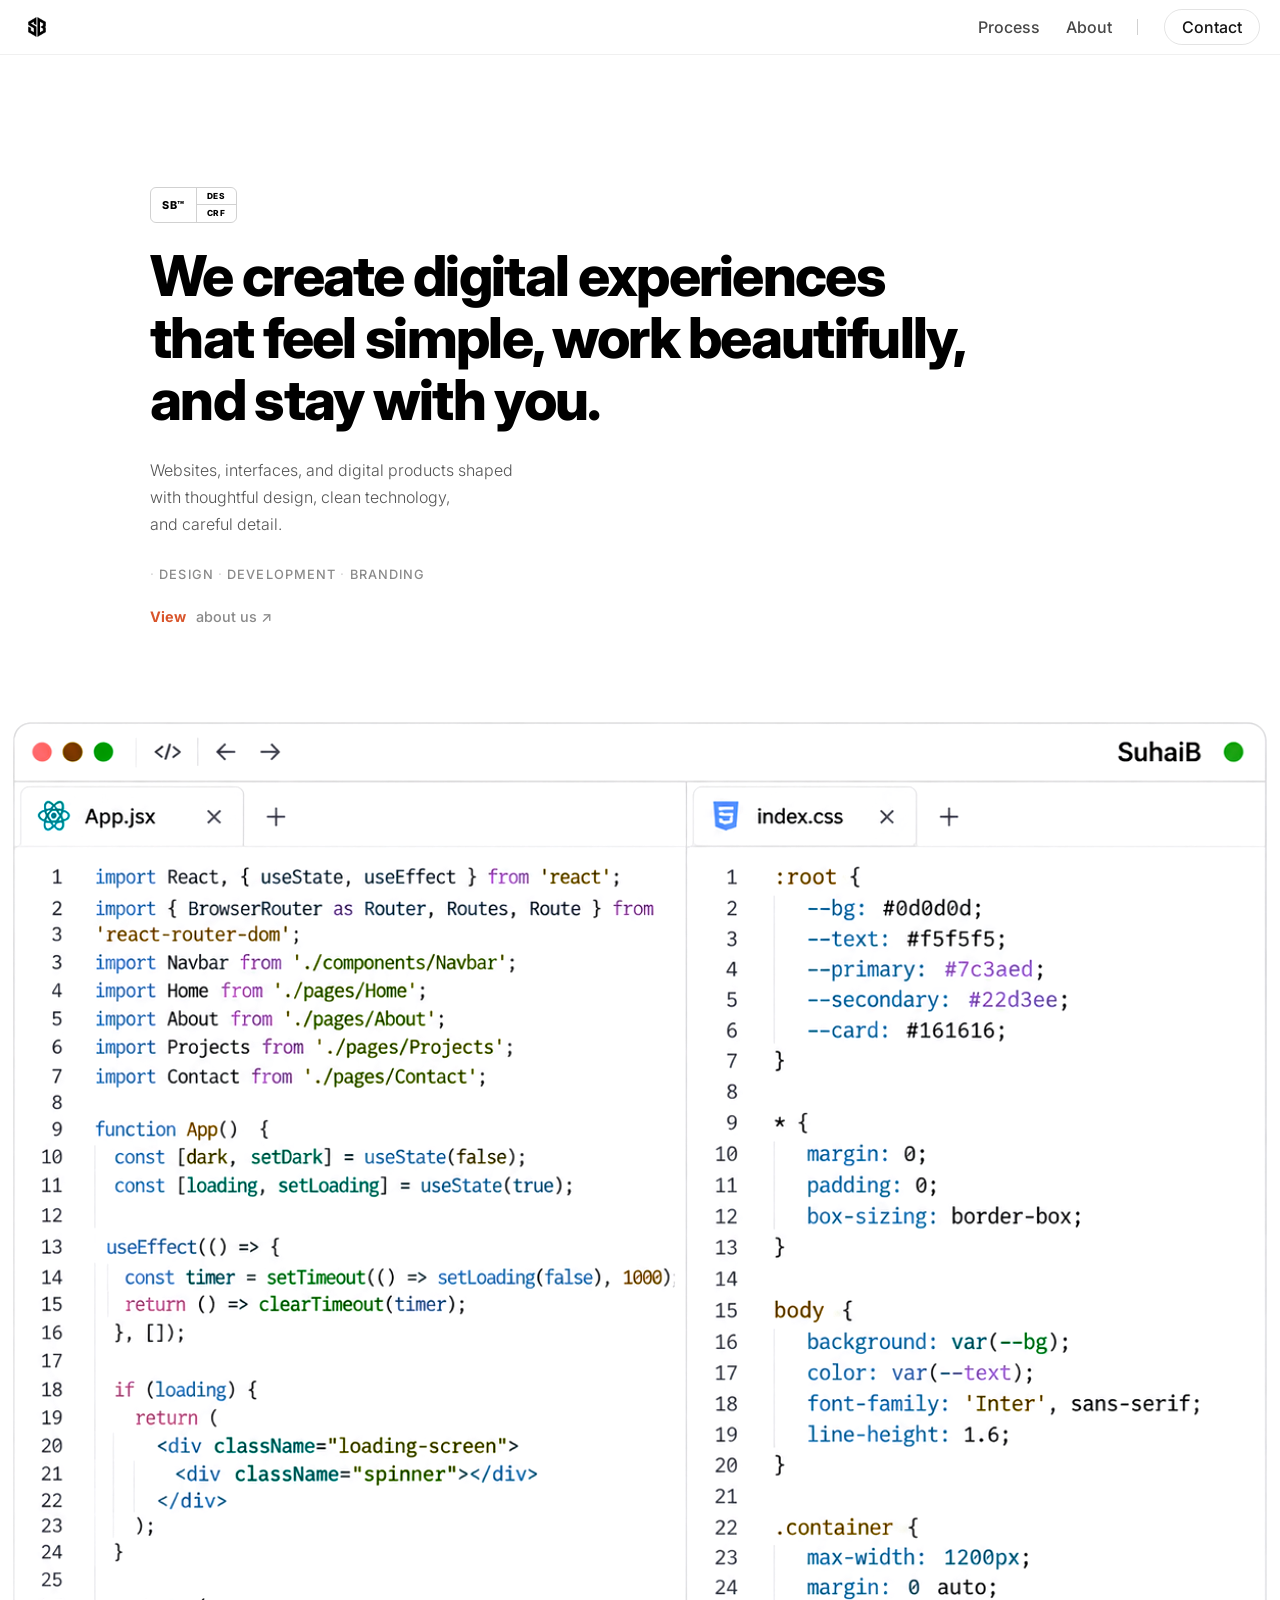
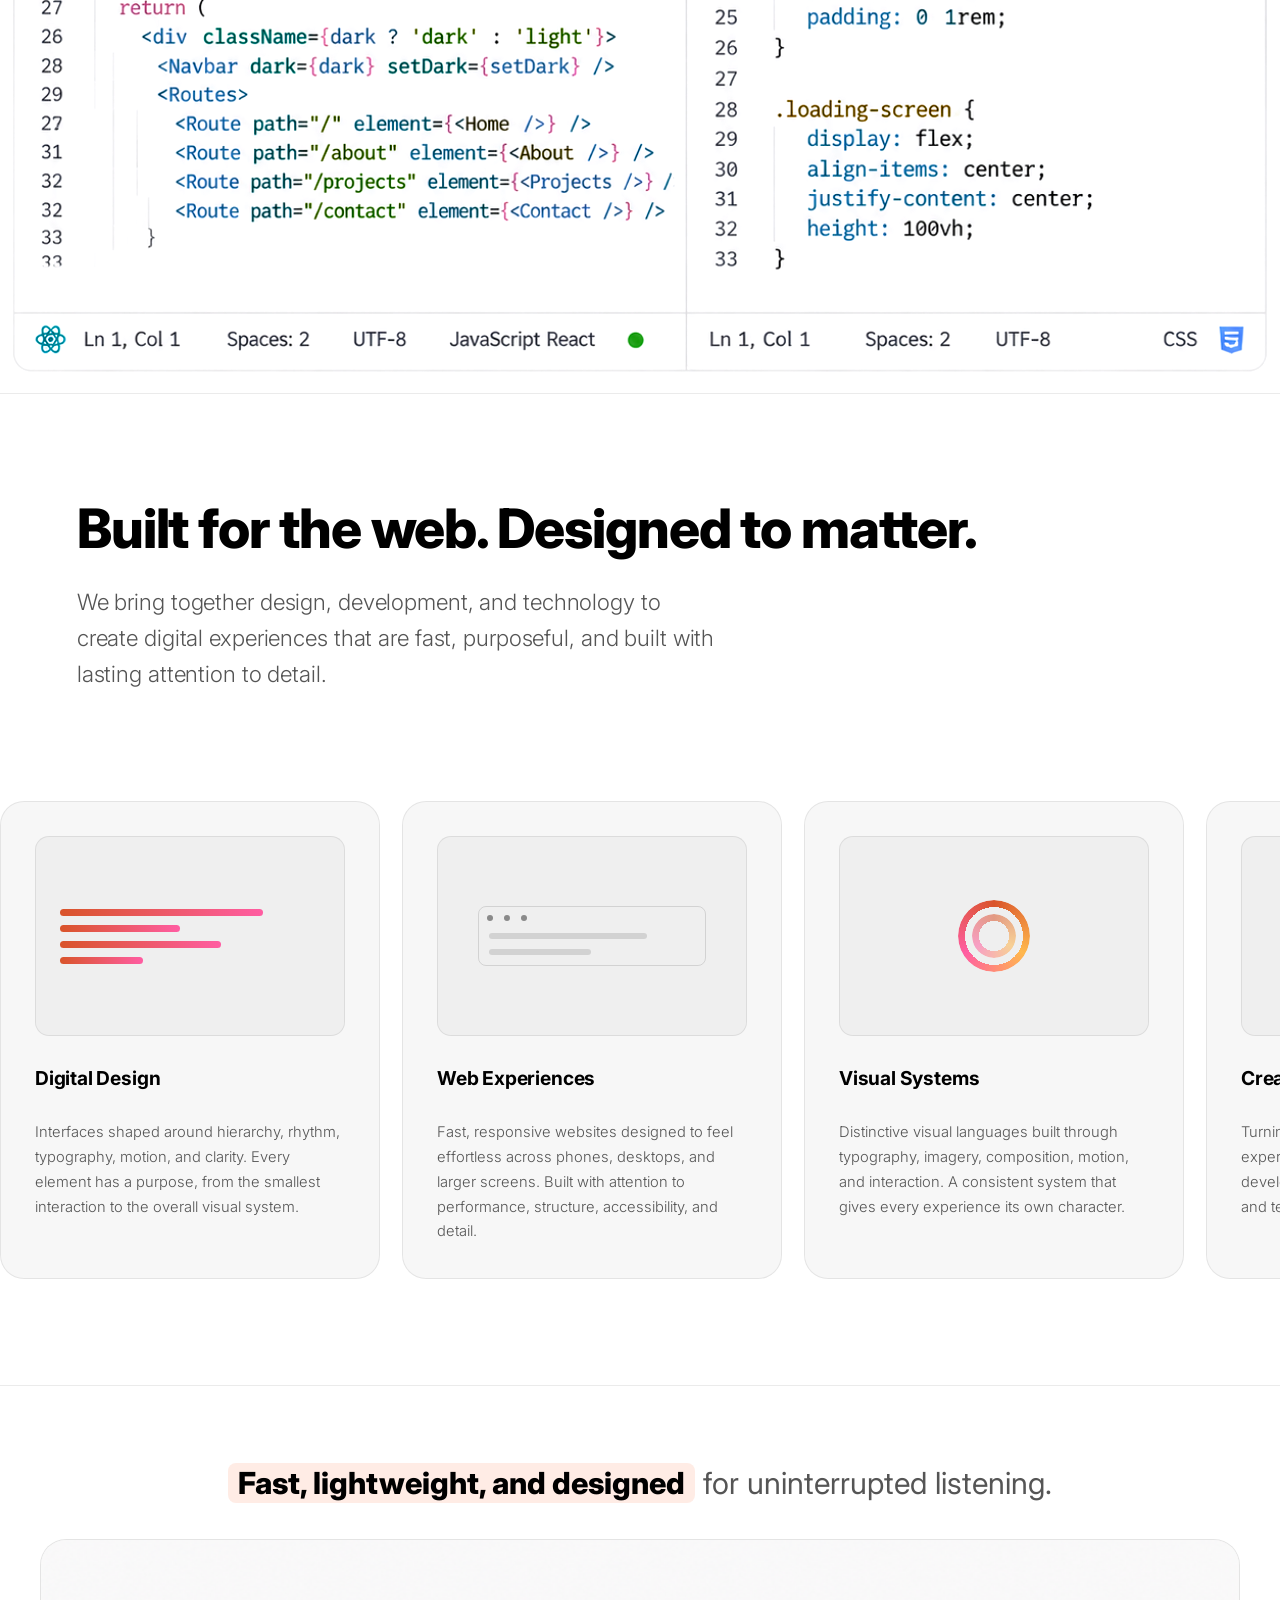
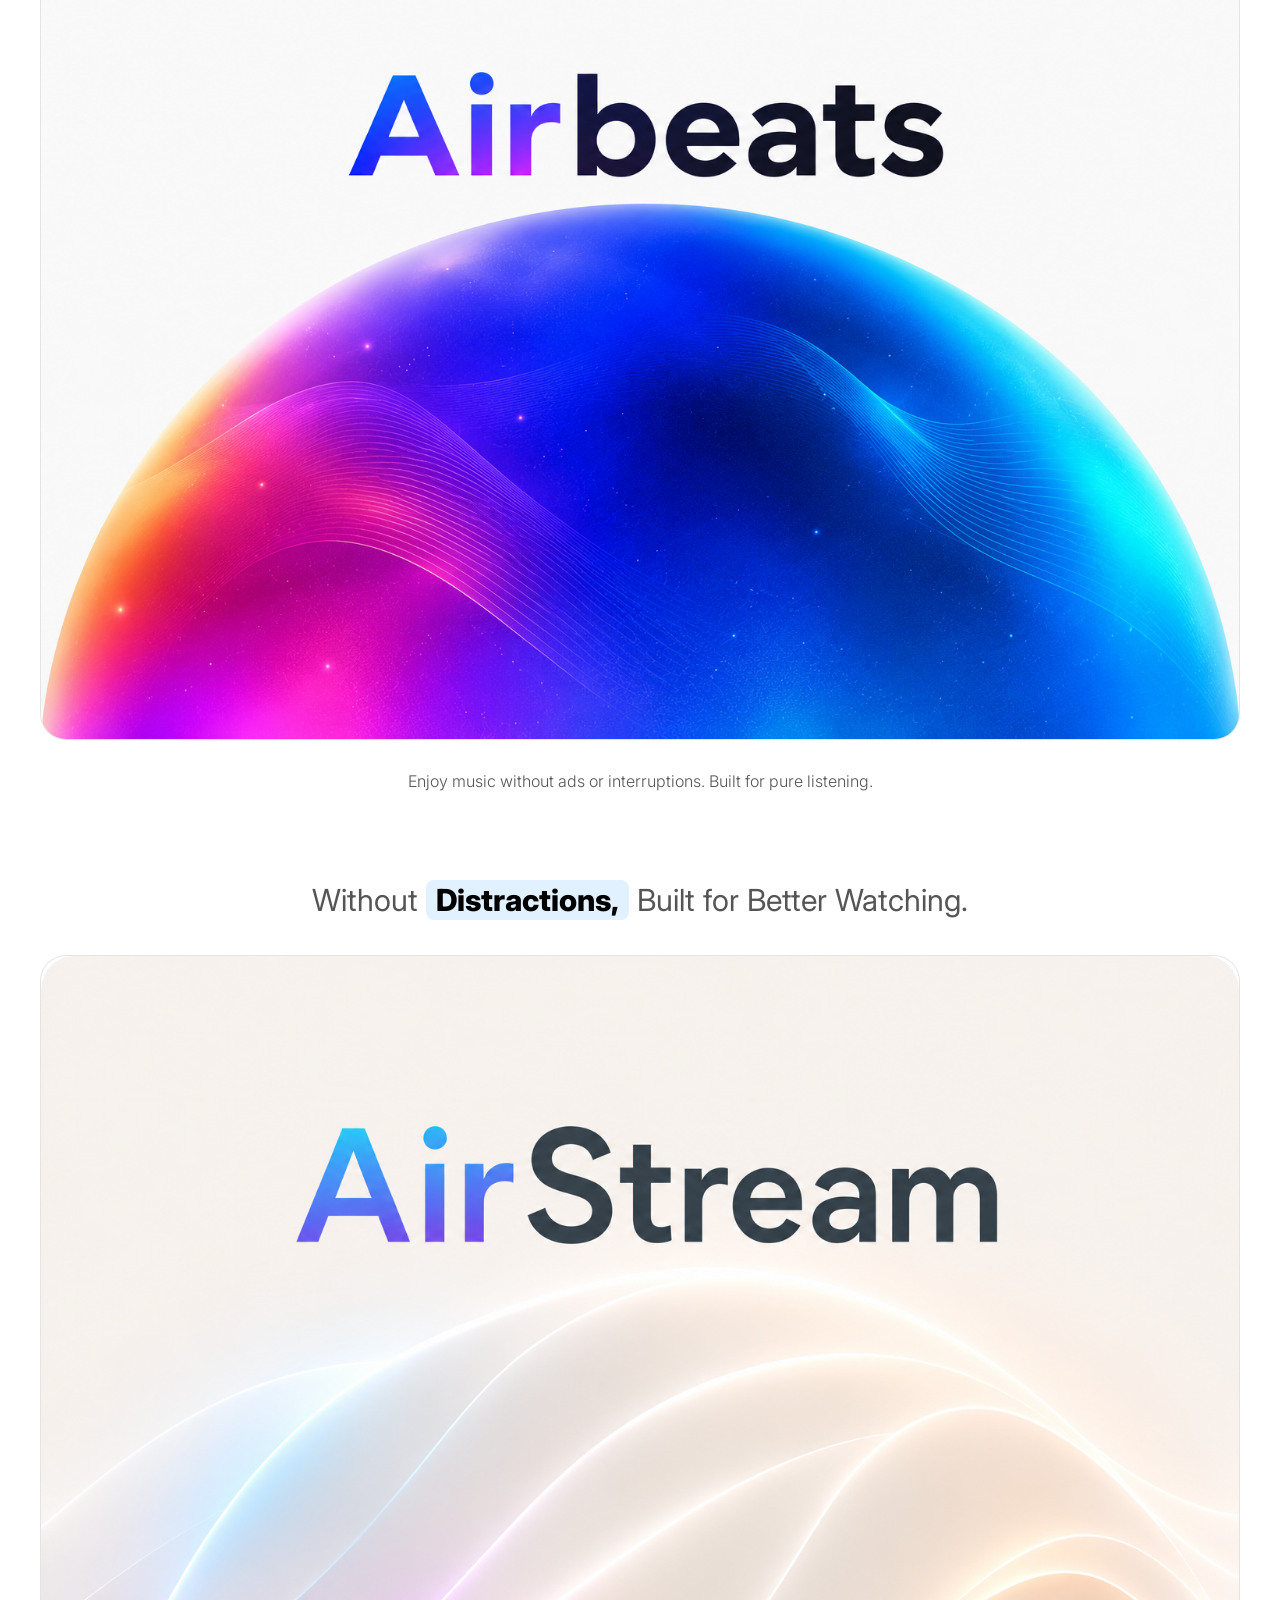
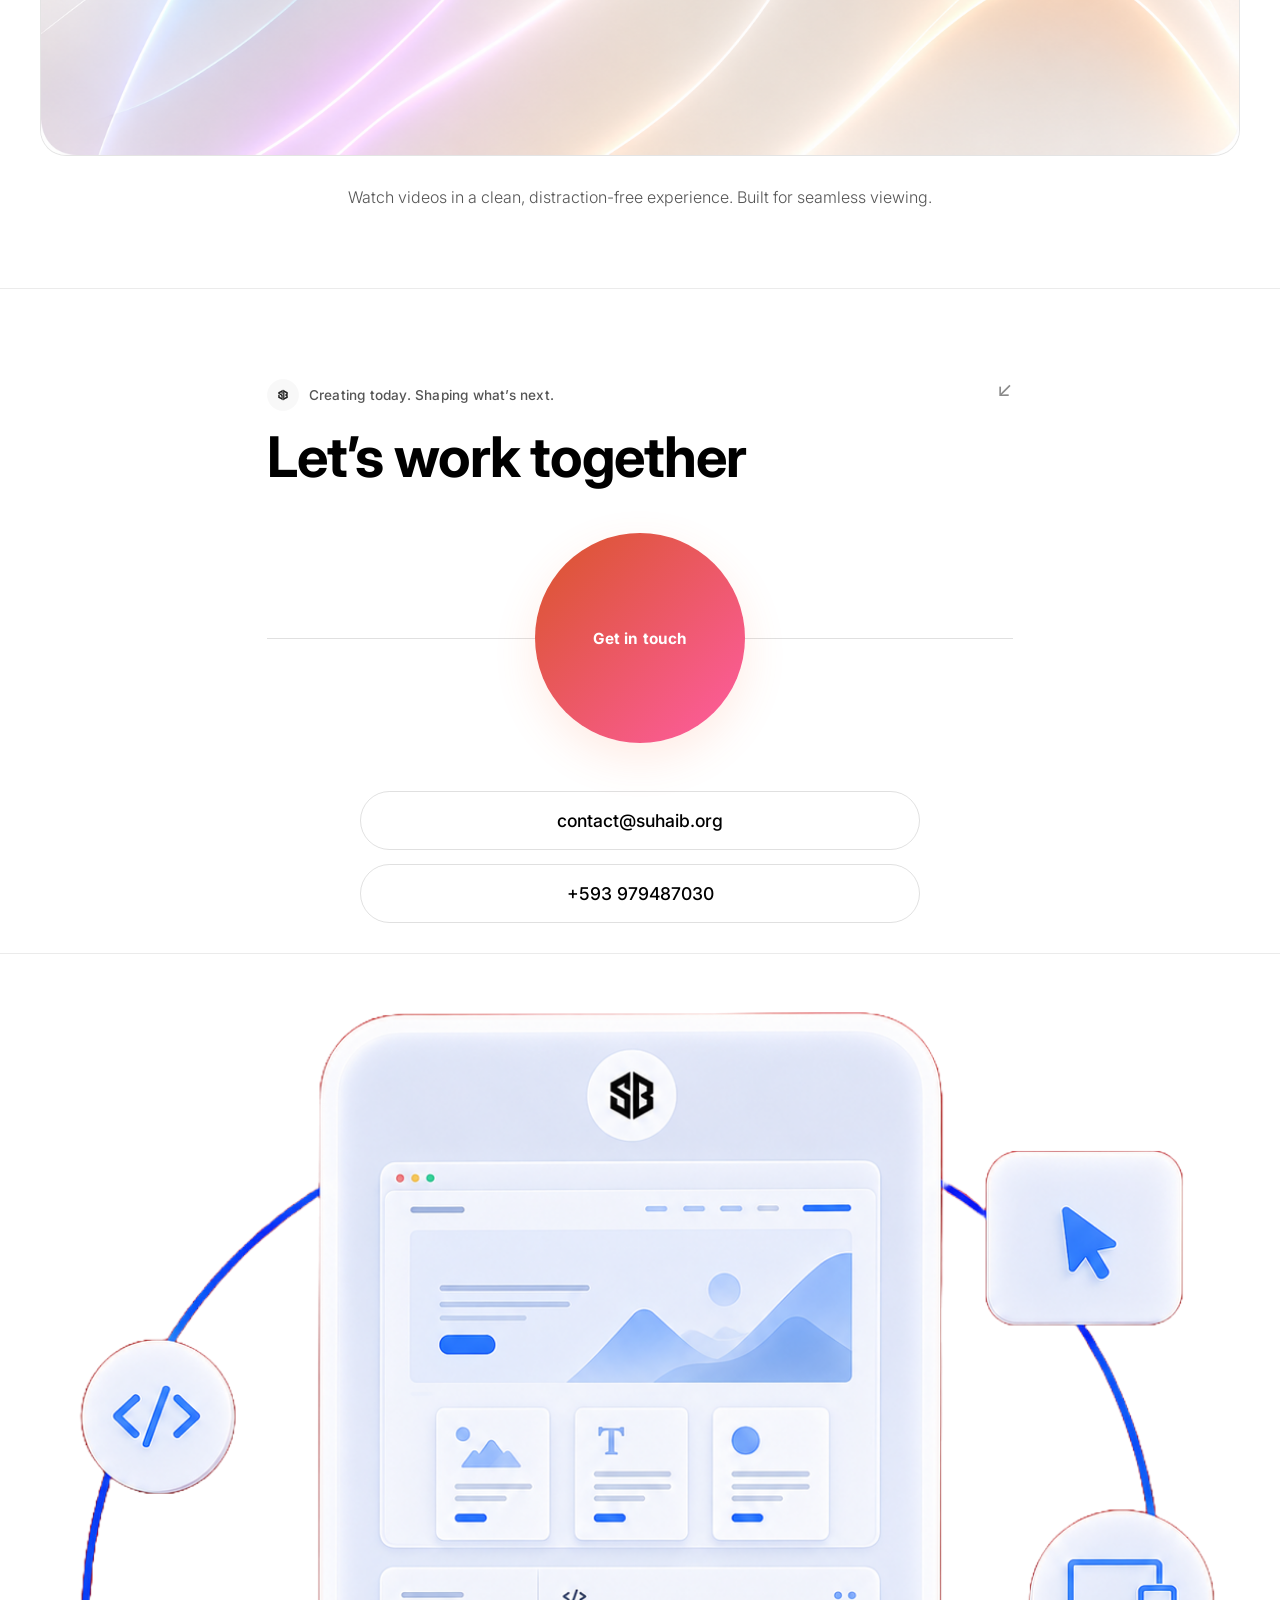
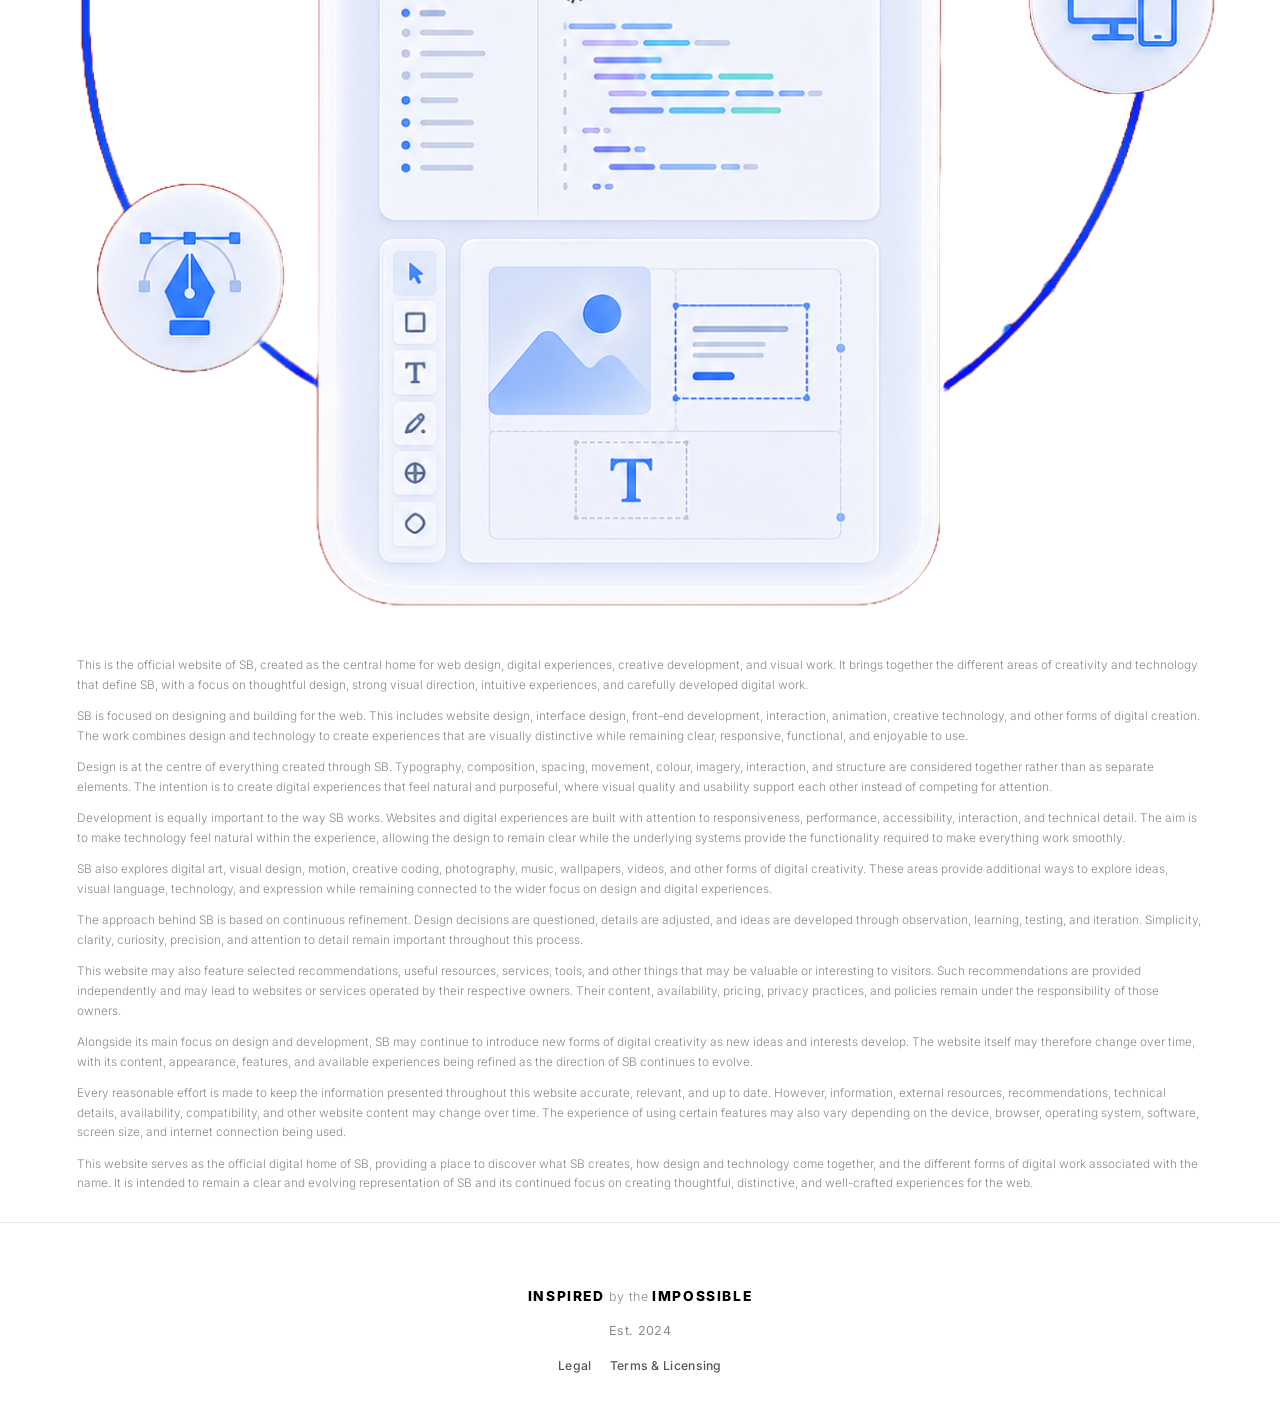
==== index.html @ d149f949 "Fix duplicate hero meta words in index.html Removed duplicate meta words in the hero section." ====
<!DOCTYPE html>
<html lang="en">
<head>
<meta charset="UTF-8">
<meta name="viewport" content="width=device-width, initial-scale=1, maximum-scale=1, user-scalable=no">
<title>SuhaiB</title>
<meta name="color-scheme" content="dark light">

<!-- SB preloads the hero image + name mark at highest priority so they paint instantly, no flash -->
<link rel="preload" as="image" href="assets/images/main.jpg" fetchpriority="high">
<link rel="preload" as="image" href="assets/images/name.png" fetchpriority="high">

<link rel="stylesheet" href="style.css">
<link rel="preconnect" href="https://fonts.googleapis.com">
<link rel="preconnect" href="https://fonts.gstatic.com" crossorigin>
<link href="https://fonts.googleapis.com/css2?family=Inter:opsz,wght@14..32,300..800&family=Oswald:wght@500;700&family=Playfair+Display:ital,wght@1,500;1,600&family=Cormorant+Garamond:ital,wght@0,500;0,600;1,500;1,700&display=swap" rel="stylesheet">
</head>
<body>

<nav id="navbar">
<div class="nav-left">
<img src="assets/images/logo.png" alt="SB" class="nav-logo protected-img" draggable="false">
<div class="protected-shield protected-shield-logo" aria-hidden="true"></div>
</div>

<!-- SB nav-right holds both the desktop link row (≥960px, opposite the logo) and the
     mobile hamburger (<960px) — only one of the two is ever visible at a given width. -->
<div class="nav-right">
<div class="nav-links-desktop" id="nav-links-desktop">
<a href="/" id="nav-home-link" class="nav-desktop-link">Home</a>
<a href="https://suhaib.org/process" class="nav-desktop-link">Process</a>
<a href="https://suhaibpro.com" class="nav-desktop-link">About</a>
<span class="nav-desktop-divider" aria-hidden="true"></span>
<a href="https://suhaib.org/contact" class="nav-desktop-link nav-desktop-link-contact">Contact</a>
</div>
<button id="menu-toggle" class="nav-icon" aria-label="Menu">
<span class="menu-icon-wrap">
<span class="menu-bar menu-bar-1"></span>
<span class="menu-bar menu-bar-2"></span>
</span>
</button>
</div>
</nav>

<!-- SuhaiB's mobile full slide-down menu panel (below 960px only) -->
<div id="menu-overlay">
<ul class="menu-links-full">
<li><a href="/" id="menu-home-link" class="menu-nav-link">Home</a></li>
<li><a href="https://suhaib.org/process" class="menu-nav-link">Process</a></li>
<li><a href="https://suhaibpro.com" class="menu-nav-link">About</a></li>
<li><a href="https://suhaib.org/contact" class="menu-nav-link">Contact</a></li>
</ul>
<div class="menu-legal-row">
<a href="https://suhaib.org/privacy">Privacy</a>
<span class="menu-legal-sep">&amp;</span>
<a href="https://suhaib.org/termsandlicensing">Terms &amp; Licensing</a>
</div>
</div>

<main>

<!-- SB HERO — badge, headline (4 lines mobile / ≤3 desktop), sub-head (3 lines),
     per-word meta line, then a plain "View about us" line. Fades in on load. -->
<section id="hero" class="hero-section">
<div class="hero-inner">

<span class="hero-badge-box reveal-load-item" aria-hidden="true">
<span class="hero-badge-left">SB&trade;</span>
<span class="hero-badge-right"><span class="hero-badge-cell">DES</span><span class="hero-badge-cell">CRF</span></span>
</span>

<h1 class="hero-heading reveal-load-item">
<span class="hero-heading-mobile">We create digital<br>experiences that feel simple,<br>work beautifully,<br>and stay with you.</span><span class="hero-heading-desktop">We create digital experiences<br>that feel simple, work beautifully,<br>and stay with you.</span>
</h1>

<p class="hero-heading-desc reveal-load-item">Websites, interfaces, and digital products shaped<br>with thoughtful design, clean technology,<br>and careful detail.</p>

<p class="hero-meta reveal-load-item">
<span class="hero-meta-sep">·</span> <span class="hero-meta-word">Design</span> <span class="hero-meta-sep">·</span> <span class="hero-meta-word">Development</span> <span class="hero-meta-sep">·</span> <span class="hero-meta-word">Branding</span>
</p>

<p class="hero-view-row reveal-load-item">
<span class="hero-view-label">View</span>
<a href="https://suhaibpro.com" class="hero-view-link" id="hero-about-link">about us <span class="hero-view-arrow">↗</span></a>
</p>

</div>
</section>

<!-- SB MAIN IMAGE — full-bleed, edge to edge, protected, fades in over ~1.8s, inverts for light theme -->
<section class="hero-image-section">
<img src="assets/images/main.jpg" alt="" class="hero-main-img protected-img" loading="eager" fetchpriority="high" decoding="async" draggable="false">
<div class="protected-shield" aria-hidden="true"></div>
</section>

<div class="page-body">

<div class="thin-divider"></div>

<!-- SB IMPACT STATEMENT — full width edge to edge, fewer lines on desktop, more on mobile -->
<section id="impact" class="impact-section reveal">
<h2 class="impact-heading reveal-item">Built for the web. Designed to matter.</h2>
<p class="impact-text reveal-item">We bring together design, development, and technology to create digital experiences that are fast, purposeful, and built with lasting attention to detail.</p>
</section>

<!-- SB CAPABILITIES — four tall cards, swipeable (~1.2 visible mobile, ~2.5–3 desktop) -->
<section id="capabilities" class="capabilities-section reveal">
<div class="capabilities-scroll reveal-item" id="capabilities-scroll">

<article class="capability-card">
<div class="capability-visual capability-visual-design" aria-hidden="true">
<span class="cv-bar cv-bar-1"></span>
<span class="cv-bar cv-bar-2"></span>
<span class="cv-bar cv-bar-3"></span>
<span class="cv-bar cv-bar-4"></span>
</div>
<h3 class="capability-title">Digital Design</h3>
<p class="capability-desc">Interfaces shaped around hierarchy, rhythm, typography, motion, and clarity. Every element has a purpose, from the smallest interaction to the overall visual system.</p>
</article>

<article class="capability-card">
<div class="capability-visual capability-visual-web" aria-hidden="true">
<div class="cv-browser">
<span class="cv-dot"></span><span class="cv-dot"></span><span class="cv-dot"></span>
<span class="cv-browser-line cv-line-1"></span>
<span class="cv-browser-line cv-line-2"></span>
</div>
</div>
<h3 class="capability-title">Web Experiences</h3>
<p class="capability-desc">Fast, responsive websites designed to feel effortless across phones, desktops, and larger screens. Built with attention to performance, structure, accessibility, and detail.</p>
</article>

<article class="capability-card">
<div class="capability-visual capability-visual-systems" aria-hidden="true">
<span class="cv-flow-ring"></span>
<span class="cv-flow-ring cv-flow-ring-2"></span>
</div>
<h3 class="capability-title">Visual Systems</h3>
<p class="capability-desc">Distinctive visual languages built through typography, imagery, composition, motion, and interaction. A consistent system that gives every experience its own character.</p>
</article>

<article class="capability-card">
<div class="capability-visual capability-visual-dev" aria-hidden="true">
<button class="cv-stack-bar" type="button" aria-label="Front-end development"></button>
<button class="cv-stack-bar" type="button" aria-label="Interaction design"></button>
<button class="cv-stack-bar" type="button" aria-label="Animation"></button>
<button class="cv-stack-bar cv-stack-active" type="button" aria-label="Technical experimentation"></button>
<button class="cv-stack-bar" type="button" aria-label="Development"></button>
</div>
<h3 class="capability-title">Creative Development</h3>
<p class="capability-desc">Turning ideas into functioning digital experiences through thoughtful front-end development, interaction design, animation, and technical experimentation.</p>
</article>

</div>
</section>

<div class="thin-divider"></div>

<!-- SB FEATURE PAIR — Airbeats / Airstream, each always big and full width -->
<section id="feature-pair" class="feature-pair-section reveal">

<div class="feature-pair-col reveal-item" id="feature-airbeats">
<h2 class="feature-heading"><span class="feature-highlight">Fast, lightweight, and designed</span> for uninterrupted listening.</h2>
<a href="https://airbeats.app/" target="_blank" rel="noopener" class="feature-banner">
<img src="assets/images/sb1.jpg" alt="" class="feature-banner-img" loading="lazy" decoding="async">
</a>
<p class="feature-description">Enjoy music without ads or interruptions. Built for pure listening.</p>
</div>

<div class="feature-pair-col reveal-item" id="feature-airstream">
<h2 class="feature-heading">Without <span class="feature-highlight">Distractions,</span> Built for Better Watching.</h2>
<a href="https://airstream.stormx.pw/" target="_blank" rel="noopener" class="feature-banner">
<img src="assets/images/sb2.jpg" alt="" class="feature-banner-img" loading="lazy" decoding="async">
</a>
<p class="feature-description">Watch videos in a clean, distraction-free experience. Built for seamless viewing.</p>
</div>

</section>

<div class="thin-divider"></div>

<!-- SB CONNECT — "Let's work together", Get in touch, email + telegram pills -->
<section id="connect" class="connect-section reveal">

<div class="connect-header reveal-item">
<div class="connect-brand-row">
<img src="assets/images/logo.png" alt="" class="connect-avatar protected-img" draggable="false">
<span class="connect-tagline">Creating today. Shaping what&rsquo;s next.</span>
</div>
<span class="connect-corner-arrow" aria-hidden="true">↙</span>
</div>

<h2 class="connect-heading reveal-item">Let&rsquo;s work together</h2>

<div class="connect-line-row reveal-item">
<span class="connect-line"></span>
<a href="https://suhaib.org/contact" class="round-btn round-btn-connect" id="connect-contact-btn"><span>Get in touch</span></a>
<span class="connect-line"></span>
</div>

<div class="connect-pills reveal-item">
<a href="mailto:contact@suhaib.org" class="connect-pill" id="connect-email-pill">contact@suhaib.org</a>
<a href="https://t.me/+593979487030" target="_blank" rel="noopener" class="connect-pill" id="connect-tel-pill">+593 979487030</a>
</div>

</section>

<div class="thin-divider"></div>

<!-- SB HERO 2 — full image, no cropping -->
<section id="hero2" class="hero2-section">
<img src="assets/images/hero2.png" alt="" class="hero2-img protected-img" loading="lazy" decoding="async" draggable="false">
<div class="protected-shield" aria-hidden="true"></div>
</section>

<!-- LEGAL TEXT — full width, sits just above the footer. Links removed, plain text only. -->
<div class="legal-block legal-block-tight">
  <p>This is the official website of SB, created as the central home for web design, digital experiences, creative development, and visual work. It brings together the different areas of creativity and technology that define SB, with a focus on thoughtful design, strong visual direction, intuitive experiences, and carefully developed digital work.</p>

<p>SB is focused on designing and building for the web. This includes website design, interface design, front-end development, interaction, animation, creative technology, and other forms of digital creation. The work combines design and technology to create experiences that are visually distinctive while remaining clear, responsive, functional, and enjoyable to use.</p>

<p>Design is at the centre of everything created through SB. Typography, composition, spacing, movement, colour, imagery, interaction, and structure are considered together rather than as separate elements. The intention is to create digital experiences that feel natural and purposeful, where visual quality and usability support each other instead of competing for attention.</p>

<p>Development is equally important to the way SB works. Websites and digital experiences are built with attention to responsiveness, performance, accessibility, interaction, and technical detail. The aim is to make technology feel natural within the experience, allowing the design to remain clear while the underlying systems provide the functionality required to make everything work smoothly.</p>

<p>SB also explores digital art, visual design, motion, creative coding, photography, music, wallpapers, videos, and other forms of digital creativity. These areas provide additional ways to explore ideas, visual language, technology, and expression while remaining connected to the wider focus on design and digital experiences.</p>

<p>The approach behind SB is based on continuous refinement. Design decisions are questioned, details are adjusted, and ideas are developed through observation, learning, testing, and iteration. Simplicity, clarity, curiosity, precision, and attention to detail remain important throughout this process.</p>

<p>This website may also feature selected recommendations, useful resources, services, tools, and other things that may be valuable or interesting to visitors. Such recommendations are provided independently and may lead to websites or services operated by their respective owners. Their content, availability, pricing, privacy practices, and policies remain under the responsibility of those owners.</p>

<p>Alongside its main focus on design and development, SB may continue to introduce new forms of digital creativity as new ideas and interests develop. The website itself may therefore change over time, with its content, appearance, features, and available experiences being refined as the direction of SB continues to evolve.</p>

<p>Every reasonable effort is made to keep the information presented throughout this website accurate, relevant, and up to date. However, information, external resources, recommendations, technical details, availability, compatibility, and other website content may change over time. The experience of using certain features may also vary depending on the device, browser, operating system, software, screen size, and internet connection being used.</p>

<p>This website serves as the official digital home of SB, providing a place to discover what SB creates, how design and technology come together, and the different forms of digital work associated with the name. It is intended to remain a clear and evolving representation of SB and its continued focus on creating thoughtful, distinctive, and well-crafted experiences for the web.</p>
</div>

<div class="footer-divider-full"></div>

<!-- kinG FOOTER -->
<footer class="site-footer">
<div class="footer-statement">
<p class="footer-tagline"><span class="footer-tagline-cap">INSPIRED</span> <span class="footer-tagline-thin">by the</span> <span class="footer-tagline-cap">IMPOSSIBLE</span></p>
<p class="footer-credit">Est. 2024</p>
<div class="footer-legal-row">
<a href="https://suhaib.org/licensing">Legal</a>
<a href="https://suhaib.org/termsandlicensing">Terms &amp; Licensing</a>
</div>
</div>
</footer>

</div>
</main>

<script src="script.js"></script>

</body>
</html>
---- style.css ----
/* ============================================
SB THEME TOKENS
============================================ */
:root {
--bg: #000000;
--bg-elevated: rgba(255, 255, 255, 0.05);
--bg-subtle: rgba(255, 255, 255, 0.04);
--bg-subtle-hover: rgba(255, 255, 255, 0.1);
--border-subtle: rgba(255, 255, 255, 0.08);
--border-medium: rgba(255, 255, 255, 0.14);
--border-strong: rgba(255, 255, 255, 0.22);
--text-primary: #ffffff;
--text-secondary: #b3b3b3;
--text-tertiary: #888888;
--text-dim: #4b4b4b;
--scroll-track: #000;
--scroll-thumb: #333;
--shadow-color: rgba(0, 0, 0, 0.55);
--icon-filter: invert(1);
--logo-filter: brightness(0) invert(1);
--accent-glow: rgba(255, 100, 50, 0.2);
--accent: #ff6b3d;
--accent-b: #ff5da2;
--accent-c: #ffb84d;
--tap-highlight: rgba(70, 150, 255, 0.16);
--nav-bg: rgba(0, 0, 0, 0.46);
--nav-bg-scrolled: rgba(0, 0, 0, 0.72);
--nav-border: rgba(255, 255, 255, 0.08);
--overlay-bg: rgba(0, 0, 0, 0.6);
--scrim-opacity: 0.22;
--spring: cubic-bezier(0.34, 1.56, 0.64, 1);
--ease: cubic-bezier(0.16, 1, 0.3, 1);
--ease-soft: cubic-bezier(0.22, 1, 0.36, 1);
}

@media (prefers-color-scheme: light) {
:root {
--bg: #ffffff;
--bg-elevated: rgba(0, 0, 0, 0.03);
--bg-subtle: rgba(0, 0, 0, 0.03);
--bg-subtle-hover: rgba(0, 0, 0, 0.06);
--border-subtle: rgba(0, 0, 0, 0.08);
--border-medium: rgba(0, 0, 0, 0.12);
--border-strong: rgba(0, 0, 0, 0.18);
--text-primary: #000000;
--text-secondary: #555555;
--text-tertiary: #8a8a8a;
--text-dim: #d6d6d6;
--scroll-track: #eee;
--scroll-thumb: #ccc;
--shadow-color: rgba(0, 0, 0, 0.1);
--icon-filter: invert(0);
--logo-filter: brightness(0);
--accent-glow: rgba(255, 120, 70, 0.14);
--accent: #d9542a;
--tap-highlight: rgba(70, 150, 255, 0.14);
--nav-bg: rgba(255, 255, 255, 0.5);
--nav-bg-scrolled: rgba(255, 255, 255, 0.78);
--nav-border: rgba(0, 0, 0, 0.06);
--overlay-bg: rgba(255, 255, 255, 0.7);
--scrim-opacity: 0.05;
}
}

* { margin: 0; padding: 0; box-sizing: border-box; -webkit-tap-highlight-color: transparent; }
html { scroll-behavior: smooth; }
body {
font-family: 'Inter', -apple-system, BlinkMacSystemFont, sans-serif;
background-color: var(--bg);
color: var(--text-primary);
padding-top: 55px;
-webkit-font-smoothing: antialiased;
-moz-osx-font-smoothing: grayscale;
text-rendering: optimizeLegibility;
overflow-x: hidden;
min-height: 100vh;
display: flex;
flex-direction: column;
}
main { flex: 1 0 auto; display: block; }
a { text-decoration: none; color: inherit; -webkit-tap-highlight-color: transparent; }
button, a { -webkit-tap-highlight-color: transparent; outline: none; -webkit-user-select: none; user-select: none; }
button { border: none; background: none; cursor: pointer; font-family: inherit; }
:focus { outline: none; }
:focus-visible { outline: 2px solid var(--text-primary); outline-offset: 3px; }
img, video { display: block; max-width: 100%; }

@media (prefers-reduced-motion: reduce) {
*, *::before, *::after {
animation-duration: 0.01ms !important;
animation-iteration-count: 1 !important;
transition-duration: 0.01ms !important;
scroll-behavior: auto !important;
}
}

::-webkit-scrollbar { width: 6px; }
::-webkit-scrollbar-track { background: var(--scroll-track); }
::-webkit-scrollbar-thumb { background: var(--scroll-thumb); border-radius: 10px; }

/* --- SB image protection (logo, main image, hero2) ---
   Lightweight, client-side deterrents only — not foolproof, as none of these
   ever fully are, but enough to stop casual right-click-save / drag-out. */
.protected-img {
-webkit-user-select: none; -moz-user-select: none; -ms-user-select: none; user-select: none;
-webkit-user-drag: none; user-drag: none;
-webkit-touch-callout: none;
pointer-events: none;
}
.protected-shield {
position: absolute; inset: 0; z-index: 1;
background: transparent;
-webkit-user-select: none; -moz-user-select: none; user-select: none;
-webkit-touch-callout: none;
}

.glass {
background: var(--bg-elevated);
backdrop-filter: blur(20px) saturate(180%);
-webkit-backdrop-filter: blur(20px) saturate(180%);
border: 1px solid var(--border-subtle);
border-radius: 24px;
box-shadow: 0 8px 32px var(--shadow-color);
}

/* --- SB navbar: glassy from the very first frame, no scroll dependency --- */
#navbar {
position: fixed; top: 0; left: 0; width: 100%; height: 55px;
z-index: 2100;
display: flex; justify-content: space-between; align-items: center;
padding: 0 20px;
background: var(--nav-bg);
backdrop-filter: blur(30px) saturate(200%);
-webkit-backdrop-filter: blur(30px) saturate(200%);
border-bottom: 1px solid var(--nav-border);
transition: background 0.5s var(--ease), border-color 0.5s var(--ease);
transform: translateZ(0);
backface-visibility: hidden;
}
.nav-left { position: relative; display: flex; align-items: center; }
#navbar.scrolled { background: var(--nav-bg-scrolled); }
.nav-logo { height: 30px; width: auto; object-fit: contain; filter: var(--logo-filter); }
/* nav-right holds the desktop link row and the hamburger — only one shows at a time,
   and both live on the right, opposite the logo. */
.nav-right { display: flex; align-items: center; gap: 10px; }
@media (min-width: 960px) {
#menu-toggle { display: none; }
}
.nav-icon { position: relative; display: flex; align-items: center; justify-content: center; width: 38px; height: 38px; border-radius: 12px; }
.icon-img { width: 21px; height: 21px; opacity: 0.85; filter: var(--icon-filter); }
body.menu-open .nav-logo { opacity: 0; pointer-events: none; }
.nav-logo { transition: opacity 0.4s var(--ease); }
@media (min-width: 960px) {
.nav-logo { height: 34px; }
.nav-icon { width: 43px; height: 43px; }
.icon-img { width: 24px; height: 24px; }
}

/* --- SB's menu icon: minimal, compact two-bar mark (not a raster asset) that
   morphs directly into a small clean X — top bar drops+rotates, bottom bar
   lifts+rotates, meeting at centre. Reverses the same way on close. --- */
.menu-icon-wrap { position: relative; display: block; width: 19px; height: 13px; }
.menu-bar {
position: absolute; left: 0; width: 100%; height: 01.09px; border-radius: 2px;
background: var(--text-primary);
transition: top 0.4s var(--ease), transform 0.46s var(--spring);
}
.menu-bar-1 { top: 0; }
.menu-bar-2 { top: 11.4px; }
body.menu-open .menu-bar-1 { top: 5.7px; transform: rotate(45deg); }
body.menu-open .menu-bar-2 { top: 5.7px; transform: rotate(-45deg); }

/* --- SB's desktop inline nav: Home / Process / About | Contact — sits on the
   right, opposite the logo. Process / About / Contact are always visible;
   Home alone stays hidden until the main hero image has scrolled past
   (toggled via .nav-home-visible in JS). --- */
.nav-links-desktop { display: none; }
@media (min-width: 960px) {
.nav-links-desktop { display: flex; align-items: center; gap: clamp(20px, 2vw, 34px); }
.nav-desktop-link {
font-size: clamp(0.88rem, 0.4vw + 0.72rem, 1rem); font-weight: 500; color: var(--text-primary); opacity: 0.72;
transition: opacity 0.3s var(--ease), font-weight 0.15s var(--ease);
white-space: nowrap;
}
.nav-desktop-link:hover, .nav-desktop-link:active { opacity: 1; }
.nav-desktop-link.nav-link-active { opacity: 1; font-weight: 700; }
#nav-home-link { opacity: 0; pointer-events: none; transition: opacity 0.7s var(--ease-soft); }
#nav-home-link.nav-home-visible { opacity: 0.72; pointer-events: auto; }
#nav-home-link.nav-home-visible:hover, #nav-home-link.nav-home-visible:active { opacity: 1; }
.nav-desktop-divider { width: 1px; height: 16px; background: var(--border-strong); display: inline-block; }
.nav-desktop-link-contact {
padding: 7px 17px; border-radius: 20px; border: 1px solid var(--border-medium);
opacity: 0.92; transition: opacity 0.3s var(--ease), background 0.3s var(--ease);
}
.nav-desktop-link-contact:hover, .nav-desktop-link-contact:active { opacity: 1; background: var(--bg-subtle-hover); }
.nav-desktop-link-contact.nav-link-active { opacity: 1; background: var(--bg-subtle-hover); }
}

/* --- SB mobile full-page slide-down menu: premium scale + opacity + staggered items --- */
#menu-overlay {
position: fixed; top: 0; left: 0; width: 100%; height: 100%;
z-index: 1900;
background: var(--overlay-bg);
backdrop-filter: blur(40px) saturate(180%);
-webkit-backdrop-filter: blur(40px) saturate(180%);
transform: translateY(-6%) scale(0.97);
opacity: 0;
transition: transform 0.6s var(--ease-soft), opacity 0.45s var(--ease-soft), visibility 0.6s;
visibility: hidden;
display: flex; flex-direction: column;
padding-top: 100px;
overflow-y: auto;
will-change: transform, opacity;
}
#menu-overlay.active { transform: translateY(0) scale(1); opacity: 1; visibility: visible; }
.menu-links-full { list-style: none; display: flex; flex-direction: column; padding: 0 8vw 40px; flex: 1; max-width: 640px; margin: 0 auto; width: 100%; position: relative; z-index: 1; }
.menu-links-full > li { opacity: 0; transform: translateY(16px); transition: opacity 0.5s var(--ease), transform 0.5s var(--ease); }
#menu-overlay.active .menu-links-full > li { opacity: 1; transform: translateY(0); }
#menu-overlay.active .menu-links-full > li:nth-child(1) { transition-delay: 0.08s; }
#menu-overlay.active .menu-links-full > li:nth-child(2) { transition-delay: 0.14s; }
#menu-overlay.active .menu-links-full > li:nth-child(3) { transition-delay: 0.2s; }
#menu-overlay.active .menu-links-full > li:nth-child(4) { transition-delay: 0.26s; }
.menu-links-full > li > a {
display: block; padding: 20px 4px; font-size: clamp(1.55rem, 8vw, 2.4rem); font-weight: 800;
letter-spacing: -0.015em; color: var(--text-primary); opacity: 0.94;
transition: opacity 0.25s var(--ease), color 0.25s var(--ease);
}
.menu-links-full > li > a:active, .menu-links-full > li > a.nav-link-active { opacity: 1; color: var(--accent); }

@media (min-width: 640px) {
.menu-links-full {
max-width: none;
width: 100%;
margin: 0;
padding: 0 6vw 40px 6vw;
align-items: flex-start;
gap: 6px;
}
.menu-links-full > li { width: 100%; }
.menu-links-full > li > a { font-size: clamp(2.4rem, 6.5vw, 4rem); text-align: left; padding: 20px 4px; }
}

.menu-legal-row {
display: flex; align-items: center; justify-content: center; gap: 10px; flex-wrap: wrap;
padding: 18px 8vw 34px;
opacity: 0; transition: opacity 0.5s var(--ease) 0.4s;
}
#menu-overlay.active .menu-legal-row { opacity: 1; }
.menu-legal-row a { font-size: 0.78rem; font-weight: 500; color: var(--text-tertiary); letter-spacing: 0.3px; transition: color 0.25s var(--ease); }
.menu-legal-row a:hover, .menu-legal-row a:active { color: var(--text-primary); }
.menu-legal-sep { color: var(--text-dim); font-size: 0.78rem; }
@media (min-width: 640px) {
.menu-legal-row { justify-content: flex-start; padding: 18px 6vw 40px; }
}

/* ============================================
   SB HERO — badge, headline, sub-head, meta line, "view about us" line.
   Fades in smoothly on load over ~1.8s (see .hero-loaded in JS).
   ============================================ */
.hero-section {
position: relative; width: 100%;
padding: clamp(70px, 12vw, 132px) 6vw clamp(50px, 7vw, 88px);
display: flex; justify-content: center;
}
.hero-inner { width: 100%; max-width: 980px; display: flex; flex-direction: column; align-items: flex-start; }

.reveal-load-item { opacity: 0; transform: translateY(18px); transition: opacity 1.8s var(--ease-soft), transform 1.8s var(--ease-soft); will-change: opacity, transform; }
.hero-section.hero-loaded .reveal-load-item { opacity: 1; transform: translateY(0); }
.hero-inner .reveal-load-item:nth-child(1) { transition-delay: 0.02s; }
.hero-inner .reveal-load-item:nth-child(2) { transition-delay: 0.16s; }
.hero-inner .reveal-load-item:nth-child(3) { transition-delay: 0.34s; }
.hero-inner .reveal-load-item:nth-child(4) { transition-delay: 0.5s; }
.hero-inner .reveal-load-item:nth-child(5) { transition-delay: 0.64s; }

/* SB's SB™ | DES / CRF mark — a bordered box with a vertical divider after the
   left cell and a horizontal divider between DES and CRF, forming the same
   T-junction as the reference mark. Sized small, to sit with the headline. */
.hero-badge-box {
display: inline-flex; align-items: stretch;
border: 1.3px solid var(--border-strong); border-radius: 6px;
overflow: hidden;
font-family: 'Inter', sans-serif;
margin-bottom: clamp(14px, 2vw, 22px);
}
.hero-badge-left {
display: flex; align-items: center; justify-content: center;
padding: 5px 11px; font-size: 0.68rem; font-weight: 800; letter-spacing: 0.6px;
color: var(--text-primary); border-right: 1.3px solid var(--border-strong);
white-space: nowrap;
}
.hero-badge-right { display: flex; flex-direction: column; }
.hero-badge-cell {
padding: 2px 10px; font-size: 0.52rem; font-weight: 800; letter-spacing: 0.6px;
color: var(--text-primary); line-height: 1.5; white-space: nowrap;
}
.hero-badge-right .hero-badge-cell:first-child { border-bottom: 1.3px solid var(--border-strong); }

.hero-heading {
font-family: 'Inter', sans-serif; font-style: normal;
font-weight: 800; letter-spacing: -0.03em; line-height: 1.1;
font-size: clamp(1.85rem, 6.6vw, 4rem);
color: var(--text-primary);
}
/* Manual line breaks guarantee the requested line counts regardless of viewport:
   4 lines below 960px, 3 lines (or fewer) at 960px and up. */
.hero-heading-desktop { display: none; }
@media (min-width: 960px) {
.hero-heading-mobile { display: none; }
.hero-heading-desktop { display: inline; }
.hero-heading { font-size: clamp(2.6rem, 4.4vw, 4.3rem); }
}

.hero-heading-desc {
margin-top: clamp(16px, 2.4vw, 26px);
font-family: 'Inter', sans-serif; font-weight: 300;
font-size: clamp(0.86rem, 2vw, 1.1rem); line-height: 1.68;
color: var(--text-secondary);
}
@media (min-width: 960px) {
.hero-heading-desc { font-size: clamp(1rem, 1.15vw, 1.15rem); }
}

.hero-meta {
margin-top: clamp(20px, 3vw, 30px);
font-family: 'Inter', sans-serif; font-weight: 500; font-size: 0.8rem; letter-spacing: 1.1px;
text-transform: uppercase;
}
.hero-meta-sep { color: var(--text-dim); }
.hero-meta-word { color: var(--text-tertiary); cursor: default; transition: color 0.3s var(--ease); }
.hero-meta-word:active, .hero-meta-word.is-active { color: var(--text-primary); }

.hero-view-row { margin-top: clamp(18px, 2.6vw, 26px); font-family: 'Inter', sans-serif; font-size: 0.9rem; font-weight: 500; }
.hero-view-label { color: var(--accent); font-weight: 700; margin-right: 6px; }
.hero-view-link { color: var(--text-tertiary); transition: color 0.3s var(--ease); }
.hero-view-link:hover, .hero-view-link:active, .hero-view-link.is-active { color: var(--text-primary); }
.hero-view-arrow { display: inline-block; }

/* --- SB main image — full bleed, edge to edge on every screen size, protected.
   Fades in over ~1.8s once loaded. In light mode the black source flips to
   white (and its white text/marks flip to black) via invert + hue-rotate,
   which preserves the colourful accents' hue while swapping luminance. */
.hero-image-section { position: relative; width: 100%; margin: 0; padding: 0; line-height: 0; background: var(--bg); overflow: hidden; }
.hero-main-img {
width: 100%; height: auto; display: block;
opacity: 0; filter: none; will-change: opacity;
transition: opacity 1.8s var(--ease-soft), filter 0.5s var(--ease);
}
.hero-main-img.media-ready { opacity: 1; }
@media (prefers-color-scheme: light) {
.hero-main-img { filter: invert(1) hue-rotate(180deg) contrast(1.08); }
}

.page-body { position: relative; z-index: 2; background: var(--bg); }

.thin-divider { width: 100%; height: 1px; background: var(--border-subtle); }

/* --- SB round CTA button ("Get in touch") — perfect circle, colourful,
   shifts to a second gradient on click or hold. --- */
.round-btn {
display: inline-flex; align-items: center; justify-content: center;
border-radius: 50%; flex-shrink: 0;
background: linear-gradient(135deg, var(--accent), var(--accent-b));
color: #ffffff; font-family: 'Inter', sans-serif; font-weight: 700;
text-align: center; letter-spacing: 0.1px;
box-shadow: 0 12px 34px var(--accent-glow);
transition: background 0.4s var(--ease), transform 0.35s var(--spring), box-shadow 0.35s var(--ease);
}
.round-btn:hover { transform: scale(1.05); }
.round-btn:active, .round-btn.is-pressed {
background: linear-gradient(135deg, var(--accent-c), var(--accent-b));
transform: scale(0.97);
}

/* ============================================
   SB IMPACT STATEMENT — full width, edge to edge
   ============================================ */
.impact-section { padding: clamp(60px, 8vw, 116px) 6vw clamp(24px, 4vw, 44px); width: 100%; }
.impact-heading {
font-family: 'Inter', sans-serif; font-weight: 800; color: var(--text-primary);
font-size: clamp(1.7rem, 6vw, 3.4rem); line-height: 1.16; letter-spacing: -0.02em;
max-width: 20ch; margin-bottom: clamp(16px, 2.2vw, 24px);
}
.impact-text {
font-family: 'Inter', sans-serif; font-weight: 300; color: var(--text-secondary);
font-size: clamp(1rem, 2.6vw, 1.4rem); line-height: 1.6; letter-spacing: -0.005em;
max-width: 62ch;
}
@media (min-width: 960px) {
.impact-heading, .impact-text { max-width: 46ch; }
}

/* ============================================
   SB CAPABILITIES — four swipeable cards
   ============================================ */
.capabilities-section { padding: clamp(36px, 5vw, 60px) 0 clamp(50px, 7vw, 100px); }
.capabilities-scroll {
display: flex; gap: clamp(14px, 2vw, 22px);
overflow-x: auto; scroll-snap-type: x mandatory; scroll-behavior: smooth;
padding: 6px 6vw 14px 6vw;
scrollbar-width: none; -ms-overflow-style: none;
}
.capabilities-scroll::-webkit-scrollbar { display: none; }

.capability-card {
scroll-snap-align: start; flex: 0 0 auto;
width: 80vw; min-height: clamp(400px, 108vw, 480px);
background: var(--bg-subtle);
border: 1px solid var(--border-subtle);
border-radius: 24px;
padding: clamp(24px, 3.4vw, 34px);
display: flex; flex-direction: column; gap: clamp(20px, 3vw, 30px);
}
@media (min-width: 640px) {
.capability-card { width: 52vw; min-height: 420px; }
}
@media (min-width: 960px) {
.capabilities-scroll { padding: 6px 5vw 16px 5vw; }
.capability-card { width: clamp(280px, 33vw, 380px); min-height: clamp(420px, 34vw, 500px); }
}

.capability-visual {
position: relative; width: 100%; height: clamp(140px, 22vw, 200px);
border-radius: 14px;
background: var(--bg-elevated);
border: 1px solid var(--border-subtle);
overflow: hidden;
display: flex; align-items: center; justify-content: center;
}

.capability-title { font-size: clamp(1.05rem, 1.6vw, 1.2rem); font-weight: 700; letter-spacing: -0.01em; color: var(--text-primary); }
.capability-desc { font-size: 0.92rem; font-weight: 300; line-height: 1.68; color: var(--text-secondary); }

/* 01 — Digital Design: a small rhythm of bars pulsing width, standing in for
   hierarchy and typographic rhythm — boosts briefly on tap. */
.capability-visual-design { flex-direction: column; gap: 9px; padding: 0 24px; align-items: flex-start; }
.cv-bar { height: 7px; border-radius: 4px; background: linear-gradient(90deg, var(--accent), var(--accent-b)); }
.cv-bar-1 { width: 78%; animation: cvBarPulse 4.2s var(--ease) infinite; }
.cv-bar-2 { width: 46%; animation: cvBarPulse 4.2s var(--ease) infinite 0.3s; }
.cv-bar-3 { width: 62%; animation: cvBarPulse 4.2s var(--ease) infinite 0.6s; }
.cv-bar-4 { width: 32%; animation: cvBarPulse 4.2s var(--ease) infinite 0.9s; }
@keyframes cvBarPulse { 0%, 100% { opacity: 0.55; transform: scaleX(0.94); } 50% { opacity: 1; transform: scaleX(1); } }
.capability-visual-design.cv-boost .cv-bar { animation-duration: 1.1s; }

/* 02 — Web Experiences: a simple static browser mock, no motion at all. */
.cv-browser { width: 74%; border-radius: 8px; border: 1px solid var(--border-medium); overflow: hidden; }
.cv-dot { display: inline-block; width: 6px; height: 6px; border-radius: 50%; background: var(--text-tertiary); margin: 8px 3px 8px 8px; }
.cv-browser-line { display: block; height: 6px; margin: 0 10px 10px; border-radius: 3px; background: var(--border-medium); }
.cv-line-1 { width: 70%; }
.cv-line-2 { width: 45%; }

/* 03 — Visual Systems: a slow, continuous conic sweep — boosts briefly on tap. */
.cv-flow-ring {
position: absolute; width: 72px; height: 72px; border-radius: 50%;
background: conic-gradient(from 0deg, var(--accent), var(--accent-c), var(--accent-b), var(--accent));
-webkit-mask: radial-gradient(farthest-side, transparent calc(100% - 7px), #000 calc(100% - 7px));
mask: radial-gradient(farthest-side, transparent calc(100% - 7px), #000 calc(100% - 7px));
animation: cvRingSpin 5s linear infinite;
}
.cv-flow-ring-2 { width: 44px; height: 44px; opacity: 0.55; animation-duration: 3.4s; animation-direction: reverse; }
@keyframes cvRingSpin { to { transform: rotate(360deg); } }
.capability-visual-systems.cv-boost .cv-flow-ring { animation-duration: 1.6s; }
.capability-visual-systems.cv-boost .cv-flow-ring-2 { animation-duration: 1s; }

/* 04 — Creative Development: a fanned stack of bars, echoing a stack of build
   layers. Click one and it rises above the rest; idles with a gentle
   ambient breathe when untouched. */
.capability-visual-dev { position: relative; }
.cv-stack-bar {
position: absolute; bottom: 20%; left: 22%;
width: 34px; height: 6px; border-radius: 3px;
background: linear-gradient(90deg, var(--accent-b), var(--accent));
transform-origin: left center;
cursor: pointer;
transition: transform 0.5s var(--spring), opacity 0.4s var(--ease);
animation: cvStackBreathe 3.6s var(--ease) infinite;
}
.cv-stack-bar:nth-child(1) { transform: rotate(-36deg) translateX(0) scale(0.68); opacity: 0.5; animation-delay: 0s; }
.cv-stack-bar:nth-child(2) { transform: rotate(-36deg) translateX(16px) scale(0.8); opacity: 0.62; animation-delay: 0.2s; }
.cv-stack-bar:nth-child(3) { transform: rotate(-36deg) translateX(32px) scale(0.92); opacity: 0.76; animation-delay: 0.4s; }
.cv-stack-bar:nth-child(4) { transform: rotate(-36deg) translateX(48px) scale(1.04); opacity: 0.9; animation-delay: 0.6s; }
.cv-stack-bar:nth-child(5) { transform: rotate(-36deg) translateX(64px) scale(1.16); opacity: 1; animation-delay: 0.8s; }
.cv-stack-bar.cv-stack-active { opacity: 1 !important; animation: none; }
.cv-stack-bar:nth-child(1).cv-stack-active { transform: rotate(-36deg) translateX(0) scale(0.68) translateY(-16px); }
.cv-stack-bar:nth-child(2).cv-stack-active { transform: rotate(-36deg) translateX(16px) scale(0.8) translateY(-16px); }
.cv-stack-bar:nth-child(3).cv-stack-active { transform: rotate(-36deg) translateX(32px) scale(0.92) translateY(-16px); }
.cv-stack-bar:nth-child(4).cv-stack-active { transform: rotate(-36deg) translateX(48px) scale(1.04) translateY(-16px); }
.cv-stack-bar:nth-child(5).cv-stack-active { transform: rotate(-36deg) translateX(64px) scale(1.16) translateY(-16px); }
@keyframes cvStackBreathe { 0%, 100% { filter: brightness(1); } 50% { filter: brightness(1.25); } }

/* ============================================
   SB FEATURE PAIR — Airbeats / Airstream, always big and full width
   ============================================ */
.feature-pair-section { display: flex; flex-direction: column; gap: clamp(50px, 7vw, 84px); padding: clamp(46px, 6vw, 84px) clamp(16px, 4vw, 40px); max-width: 1800px; margin: 0 auto; }
.feature-pair-col { display: flex; flex-direction: column; }

.feature-heading {
text-align: center; font-size: clamp(1.3rem, 2.6vw, 1.9rem); font-weight: 400; color: var(--text-secondary);
line-height: 1.4; max-width: 900px; margin: 0 auto clamp(22px, 3vw, 34px);
}
.feature-highlight {
font-weight: 800; color: var(--text-primary);
background: var(--accent-glow);
padding: 2px 10px; border-radius: 8px;
box-decoration-break: clone; -webkit-box-decoration-break: clone;
}
#feature-airstream .feature-highlight { background: rgba(120, 190, 255, 0.22); }
.feature-banner {
display: block; position: relative; width: 100%;
border-radius: 26px; overflow: hidden;
border: 1px solid var(--border-subtle);
background: var(--bg-subtle);
transition: transform 0.4s var(--ease), border-color 0.3s var(--ease);
}
.feature-banner:hover { transform: scale(1.005); border-color: var(--border-medium); }
.feature-banner:active { transform: scale(0.99); transition: transform 0.15s var(--ease); }
.feature-banner-img {
width: 100%; height: auto; display: block;
opacity: 0; transition: opacity 0.5s var(--ease);
pointer-events: none; -webkit-user-drag: none;
}
.feature-banner-img.media-ready { opacity: 1; }
.feature-description {
text-align: center; max-width: 640px; margin: clamp(18px, 2.6vw, 28px) auto 0;
color: var(--text-secondary); font-weight: 300; line-height: 1.7; font-size: 1rem;
}

/* ============================================
   SB CONNECT — "Let's work together", Get in touch, email & kinG's telegram
   ============================================ */
.connect-section { padding: clamp(50px, 7vw, 90px) 6vw clamp(20px, 3vw, 30px); max-width: 900px; margin: 0 auto; }
.connect-header { display: flex; align-items: flex-start; justify-content: space-between; gap: 16px; margin-bottom: clamp(10px, 1.4vw, 16px); }
.connect-brand-row { display: flex; align-items: center; gap: 10px; }
.connect-avatar { width: 32px; height: 32px; border-radius: 50%; object-fit: contain; filter: var(--logo-filter); opacity: 0.9; background: var(--bg-subtle); padding: 7px; }
.connect-tagline { font-size: 0.85rem; font-weight: 500; color: var(--text-secondary); letter-spacing: 0.2px; }
.connect-corner-arrow { font-size: 1.3rem; color: var(--text-tertiary); line-height: 1; }
.connect-heading { font-size: clamp(2.1rem, 6.4vw, 3.5rem); font-weight: 700; letter-spacing: -0.02em; line-height: 1.08; margin-bottom: clamp(30px, 4.4vw, 46px); }
.connect-line-row { display: flex; align-items: center; margin-bottom: clamp(30px, 4.4vw, 48px); }
.connect-line { flex: 1; height: 1px; background: var(--border-medium); }
.round-btn-connect { width: clamp(150px, 17vw, 210px); height: clamp(150px, 17vw, 210px); font-size: clamp(0.92rem, 1.2vw, 1.05rem); margin: 0 -18px; z-index: 1; box-shadow: 0 16px 44px var(--accent-glow); }
.connect-pills { display: flex; flex-direction: column; gap: 14px; max-width: 560px; margin: 0 auto; }
.connect-pill {
display: block; width: 100%; padding: 18px 26px; border-radius: 999px;
border: 1px solid var(--border-medium); background: transparent;
text-align: center; font-size: clamp(0.92rem, 1.7vw, 1.1rem); font-weight: 500; color: var(--text-primary);
transition: background 0.45s var(--ease), border-color 0.45s var(--ease), color 0.3s var(--ease), transform 0.3s var(--spring);
}
.connect-pill:active, .connect-pill.is-pressed {
background: linear-gradient(135deg, var(--accent), var(--accent-b));
border-color: transparent; color: #fff; transform: scale(0.985);
}

/* ============================================
   SB legacy sections kept as-is
   ============================================ */
.reveal-item { opacity: 0; transform: translateY(24px); transition: opacity 0.8s var(--ease), transform 0.8s var(--ease); }
.reveal.in-view .reveal-item { opacity: 1; transform: translateY(0); }

/* --- Hero 2 --- */
.hero2-section { position: relative; width: 100%; min-height: 200px; margin: 0; padding: 0; line-height: 0; background: var(--bg); overflow: hidden; }
.hero2-img { width: 100%; height: auto; display: block; }

/* --- SuhaiB's legal text + footer --- */
.legal-block { width: 100%; padding: 40px 6vw 0; display: flex; flex-direction: column; gap: 12px; }
.legal-block-tight { padding-top: 22px; }
.legal-block p { font-size: 0.74rem; line-height: 1.65; color: var(--text-tertiary); font-weight: 300; }
.footer-divider-full { width: 100%; height: 1px; background: var(--border-subtle); margin: 28px 0; }

.site-footer { padding: 0 6vw; }
.footer-statement { text-align: center; padding: 34px 0 44px; }
.footer-tagline { font-family: 'Inter', sans-serif; }
.footer-tagline-cap { font-size: 0.86rem; font-weight: 800; letter-spacing: 1.6px; color: var(--text-primary); }
.footer-tagline-thin { font-size: 0.78rem; font-weight: 300; letter-spacing: 0.4px; color: var(--text-tertiary); text-transform: lowercase; }
.footer-credit { margin-top: 18px; font-size: 0.78rem; font-weight: 400; color: var(--text-tertiary); letter-spacing: 0.3px; }
.footer-legal-row { margin-top: 20px; display: flex; align-items: center; justify-content: center; gap: 18px; flex-wrap: wrap; }
.footer-legal-row a { font-size: 0.76rem; font-weight: 500; color: var(--text-secondary); letter-spacing: 0.3px; transition: color 0.25s var(--ease); }
.footer-legal-row a:hover { color: var(--text-primary); }

/* --- kinG's shared page bits (About / Contact / Track pages) --- */
.page-hero { padding: 88px 20px 24px; max-width: 760px; margin: 0 auto; text-align: center; }
.page-hero h1 { font-size: clamp(2rem, 6vw, 3rem); font-weight: 700; letter-spacing: -0.02em; margin-bottom: 14px; }
.page-hero p { color: var(--text-secondary); font-weight: 300; line-height: 1.7; font-size: 1.05rem; max-width: 560px; margin: 0 auto; }
.page-content { max-width: 700px; margin: 0 auto; padding: 0 20px 60px; width: 100%; }
.page-content p { color: var(--text-secondary); font-weight: 300; line-height: 1.8; margin-bottom: 18px; font-size: 1rem; }
.back-link { display: inline-block; margin: 20px 20px 0; color: var(--text-tertiary); font-size: 0.9rem; letter-spacing: 0.5px; }
.back-link:hover { color: var(--text-primary); }
.contact-grid { display: flex; flex-direction: column; gap: 15px; max-width: 500px; margin: 0 auto; }
.contact-btn { display: flex; align-items: center; justify-content: center; gap: 15px; padding: 20px; font-size: 1.1rem; color: var(--text-primary); transition: transform 0.35s var(--ease), background 0.35s var(--ease); border: 1px solid var(--border-subtle); }
.contact-btn:hover { background: var(--bg-subtle-hover); transform: translateY(-3px); }
.platform-links { display: flex; justify-content: center; gap: 15px; flex-wrap: wrap; }
.platform-btn { border-radius: 30px; padding: 10px 20px; width: auto; font-size: 0.9rem; color: var(--text-primary); background: var(--bg-subtle); border: 1px solid var(--border-medium); transition: all 0.35s var(--ease); }
.platform-btn:hover { background: var(--bg-subtle-hover); transform: translateY(-3px); }
.glass-btn { color: var(--text-primary); }
.section-eyebrow { font-size: 0.72rem; letter-spacing: 3px; text-transform: uppercase; color: var(--text-tertiary); font-weight: 500; margin-bottom: 6px; }
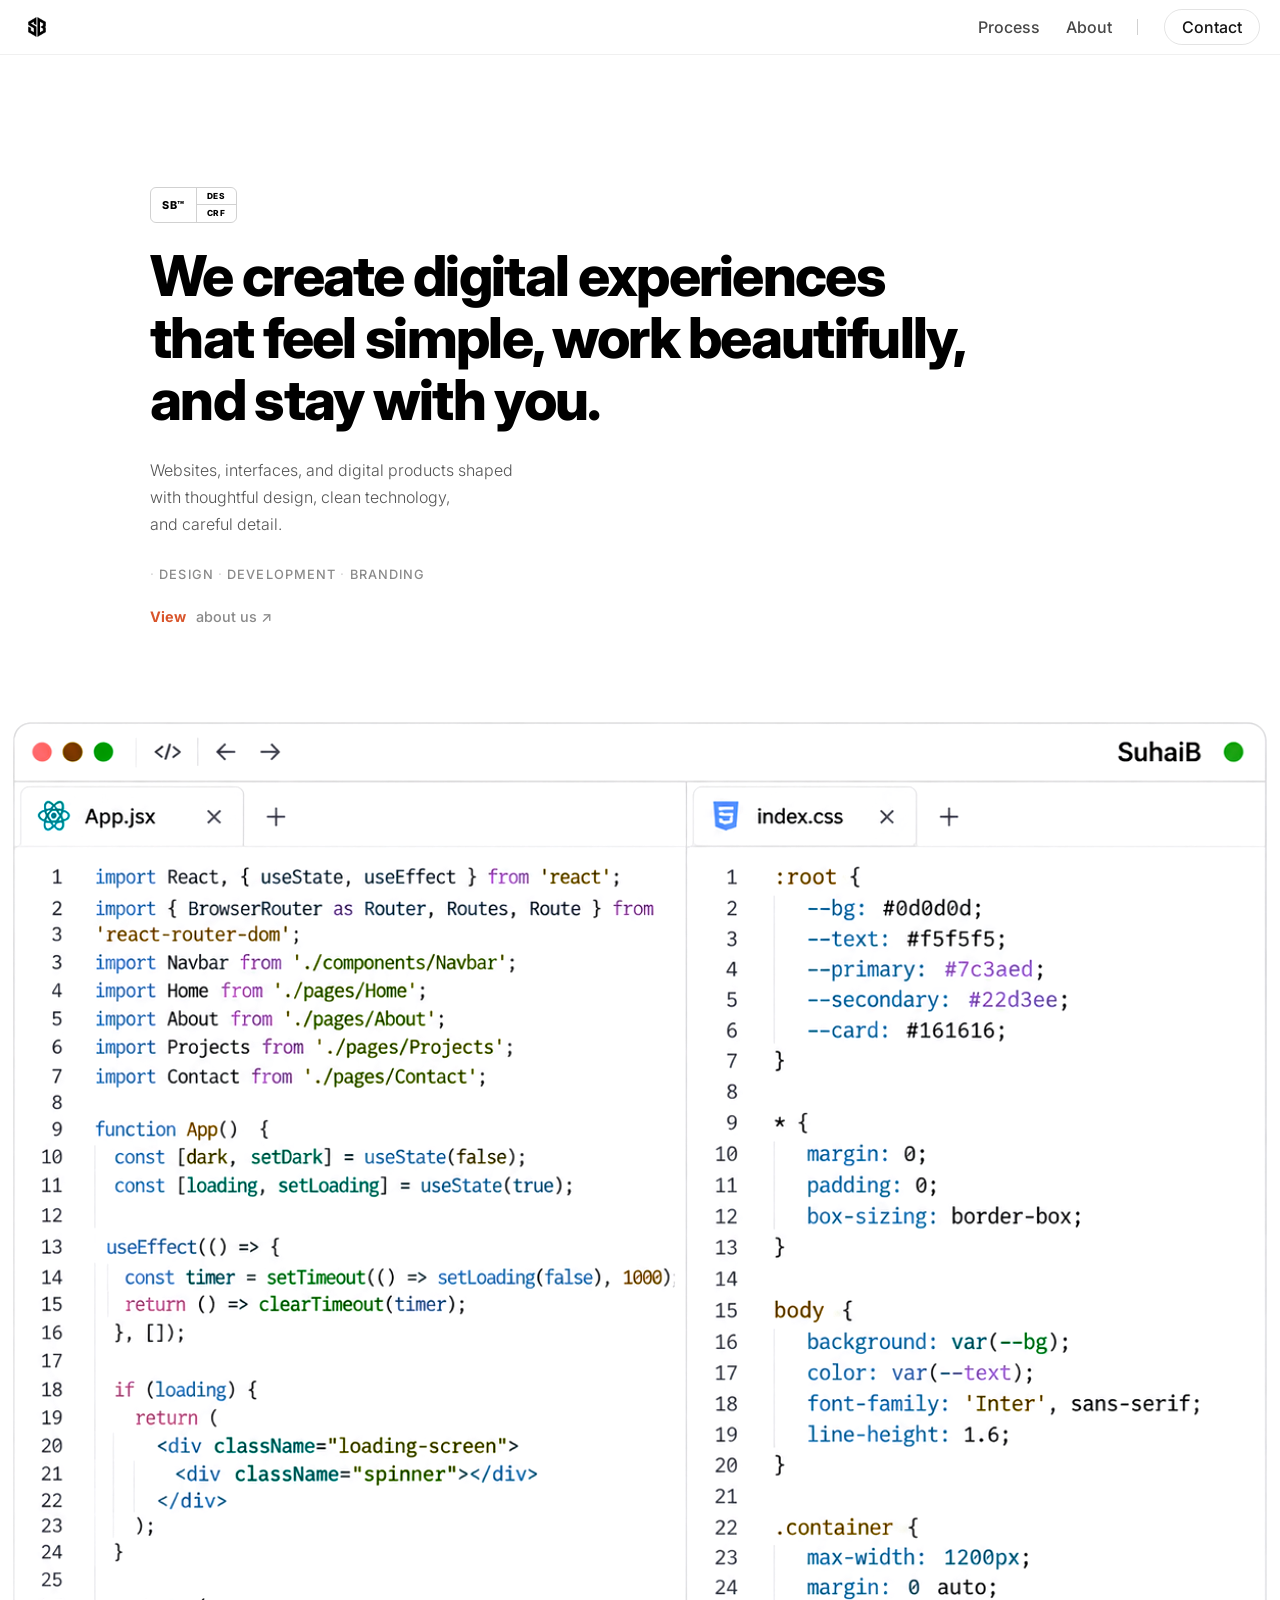
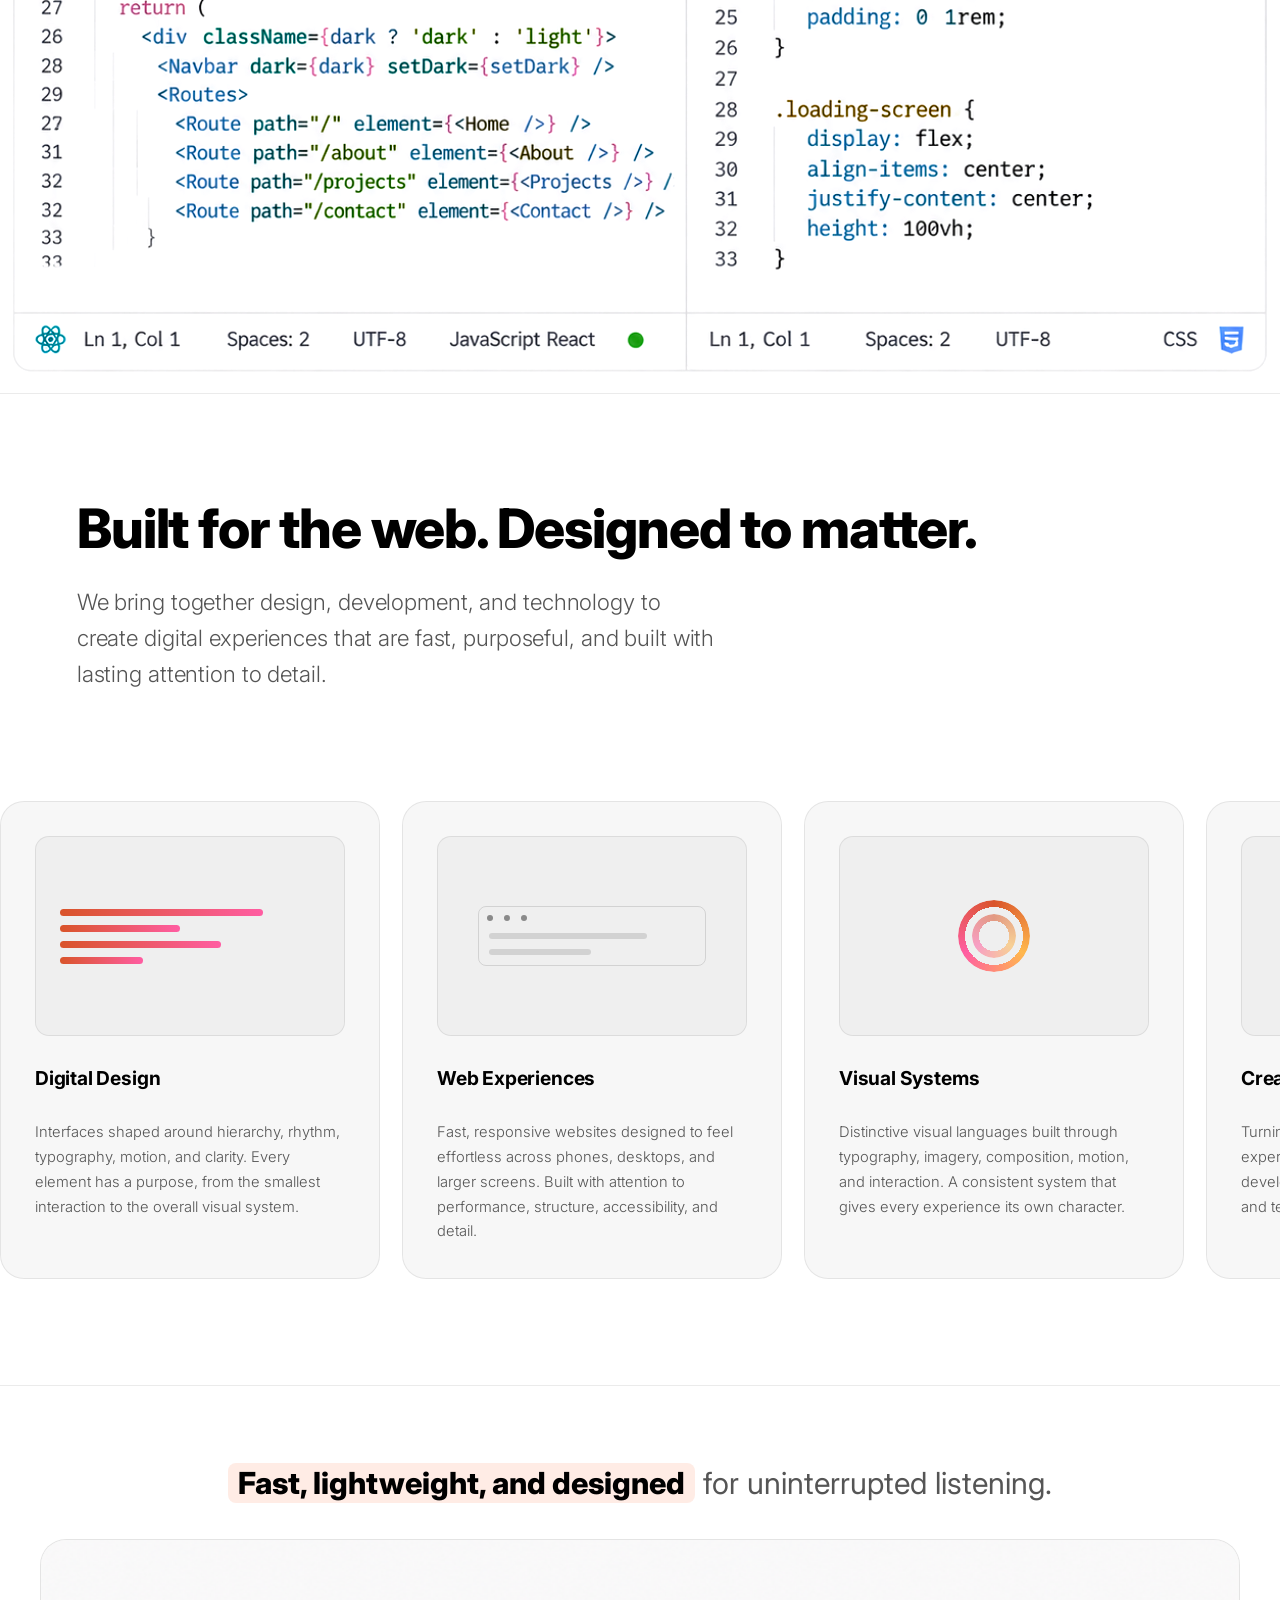
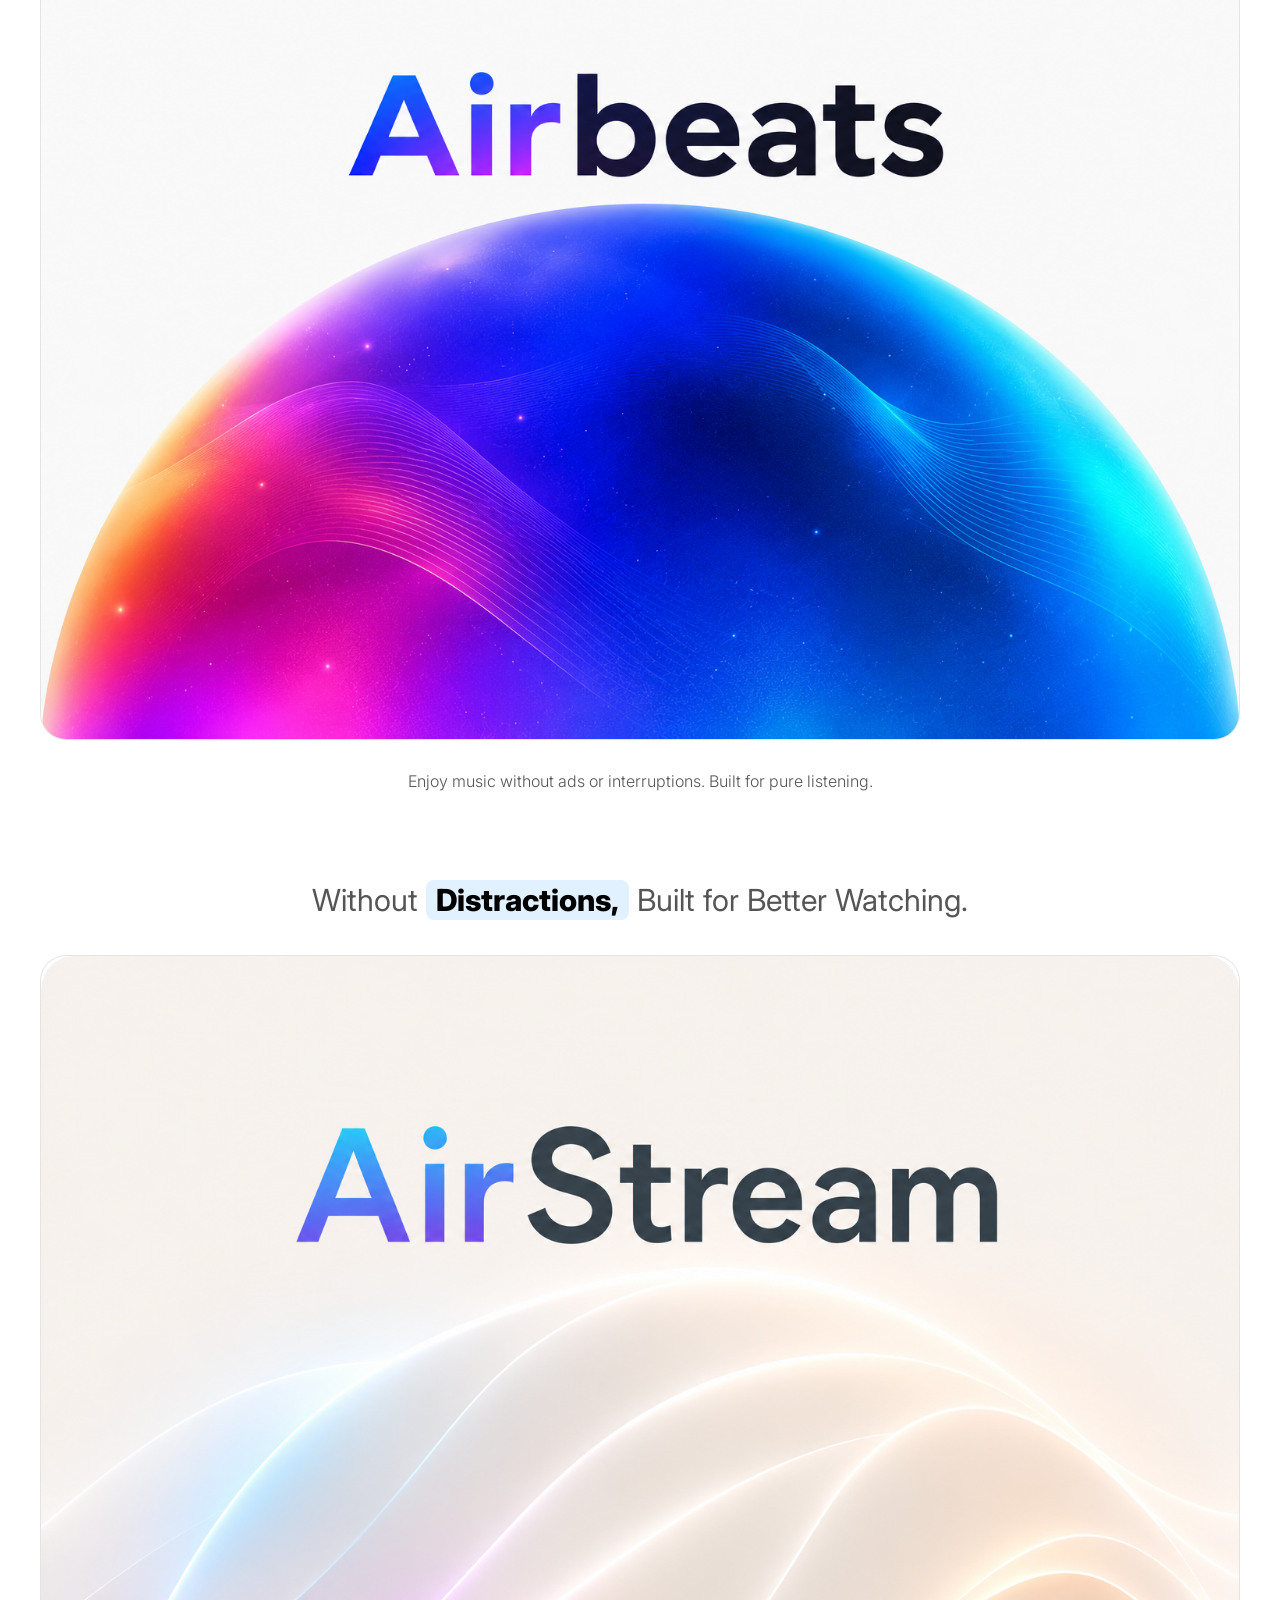
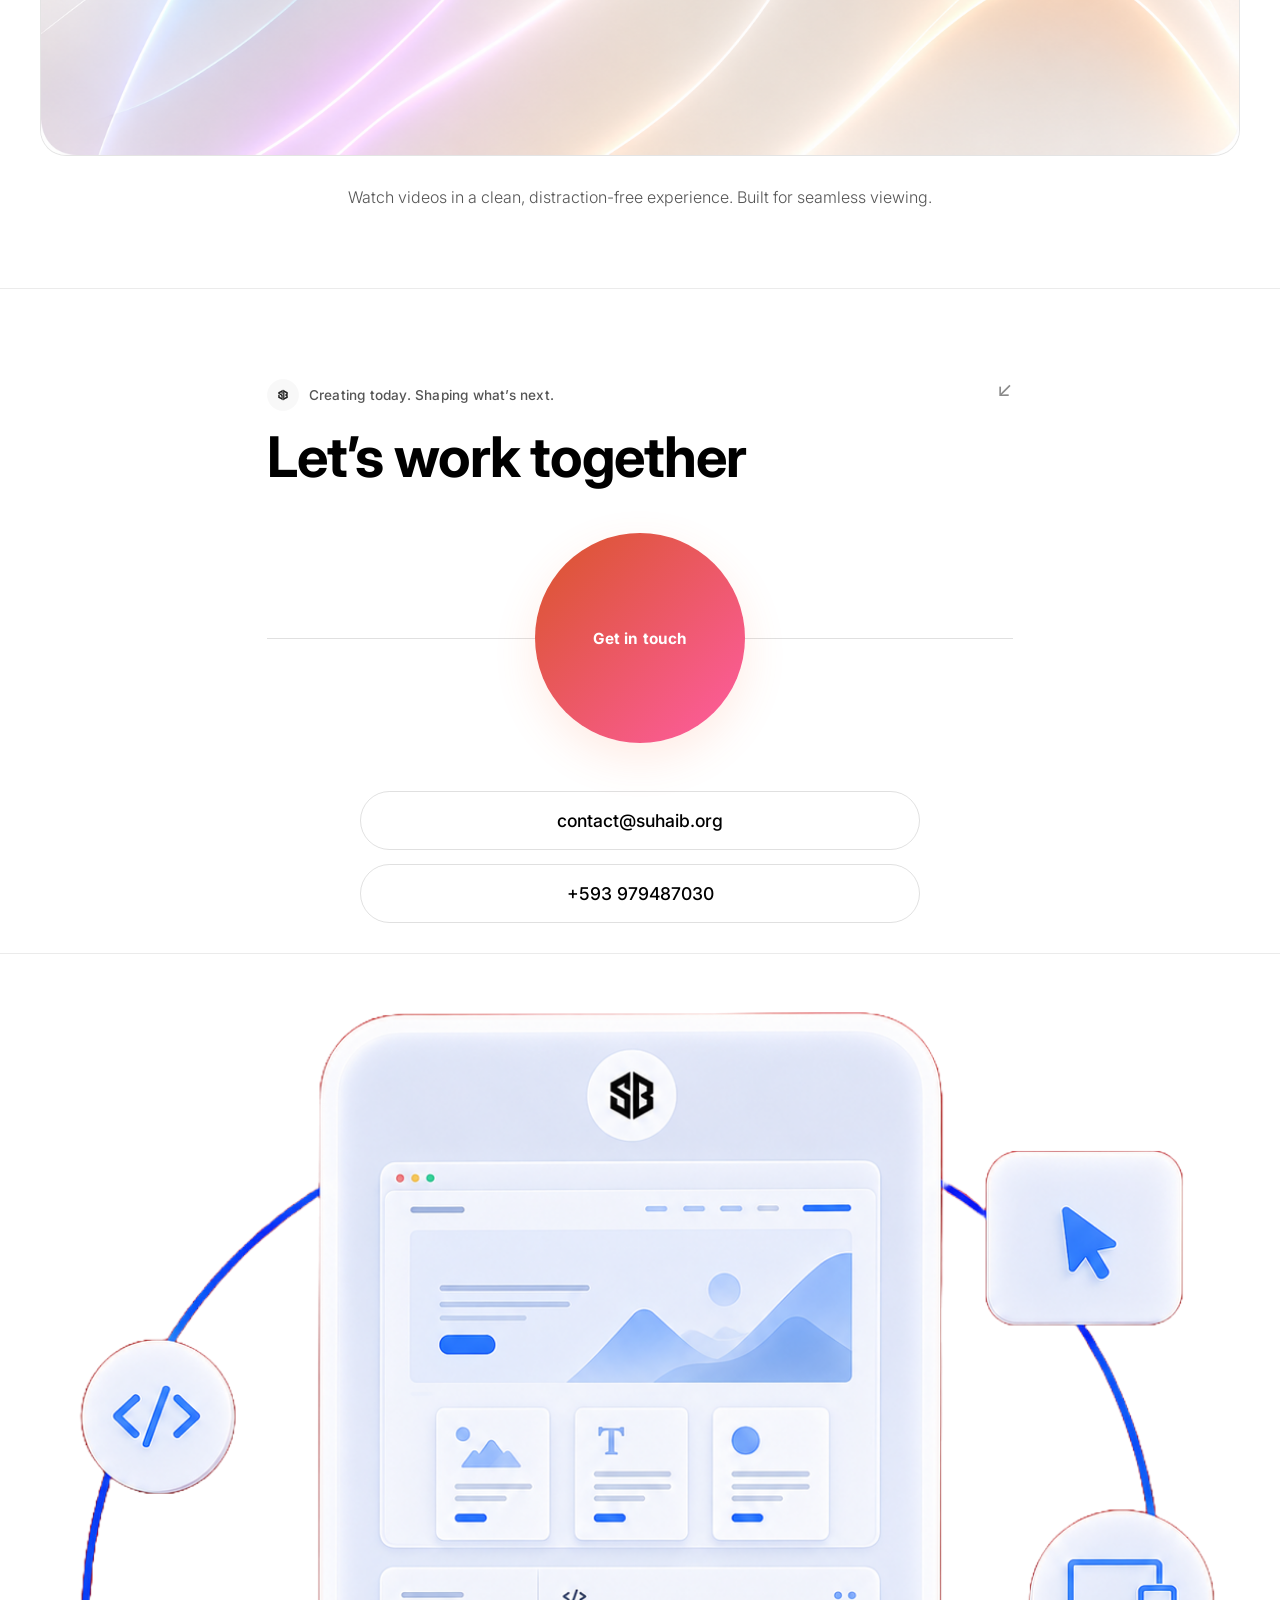
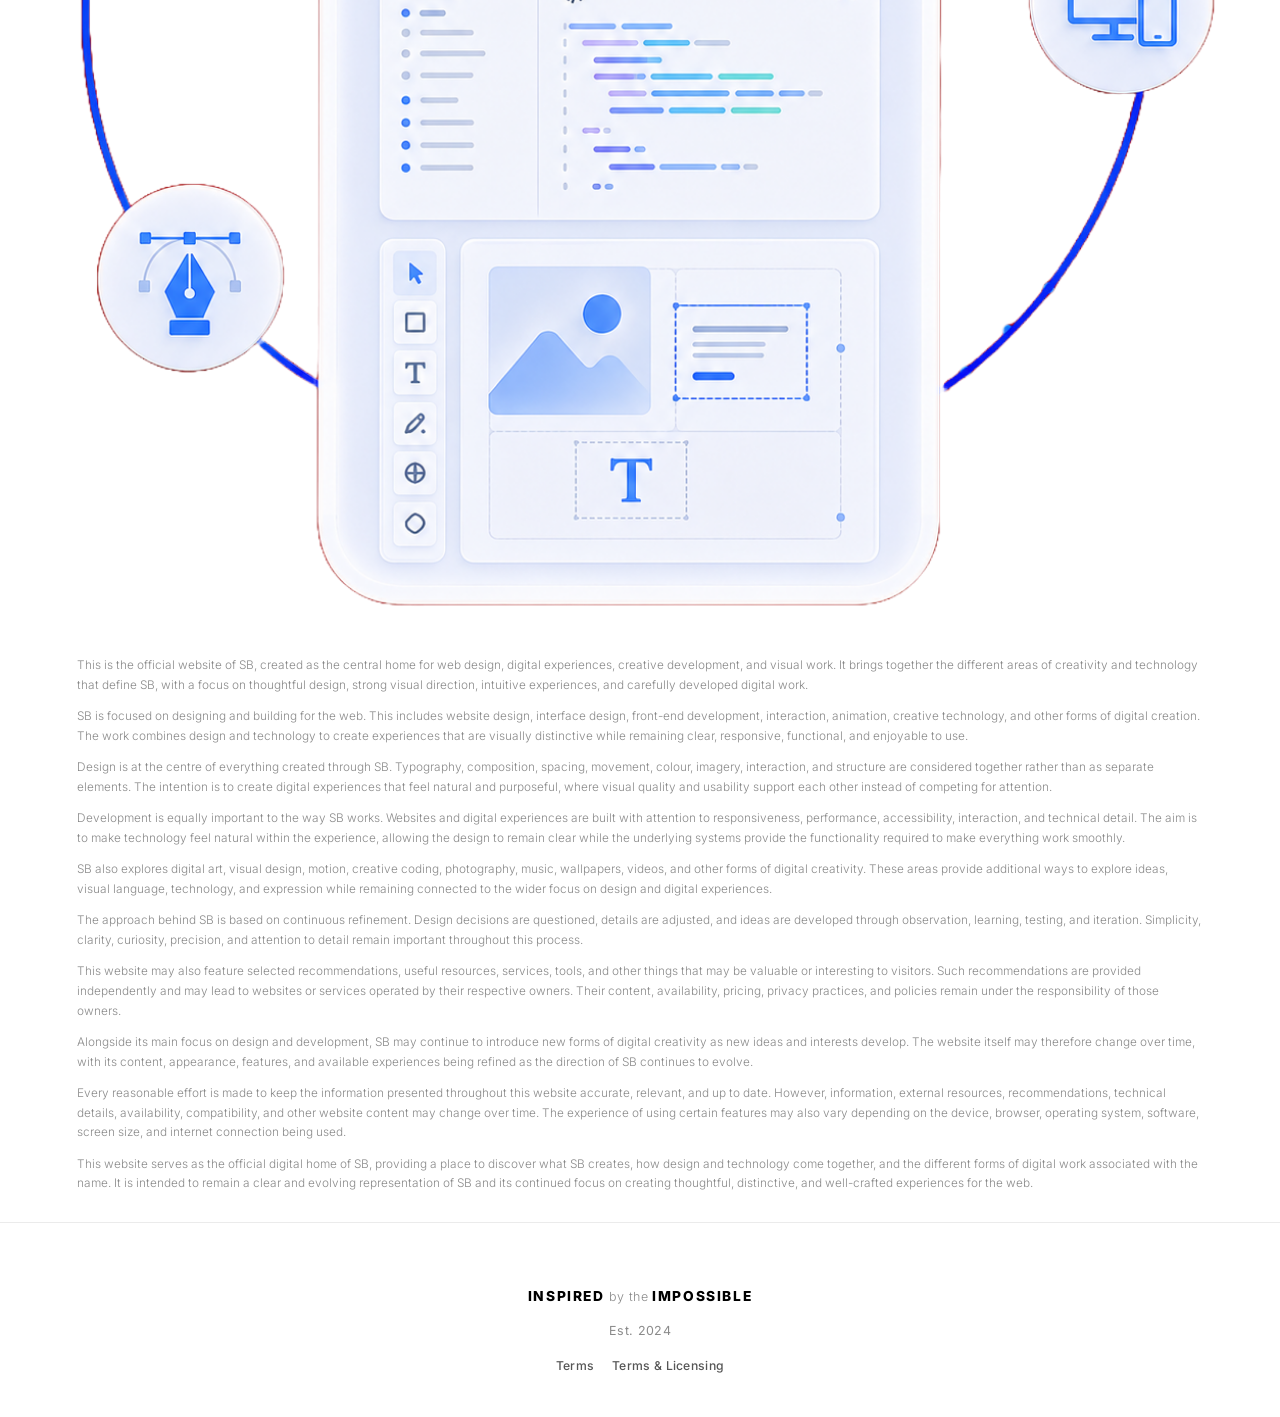
==== commit a950a9c3: "Update footer links in index.html" ====
--- a/index.html
+++ b/index.html
@@ -244,7 +244,7 @@
 <p class="footer-tagline"><span class="footer-tagline-cap">INSPIRED</span> <span class="footer-tagline-thin">by the</span> <span class="footer-tagline-cap">IMPOSSIBLE</span></p>
 <p class="footer-credit">Est. 2024</p>
 <div class="footer-legal-row">
-<a href="https://suhaib.org/licensing">Legal</a>
+<a href="https://suhaib.org/terms">Terms</a>
 <a href="https://suhaib.org/termsandlicensing">Terms &amp; Licensing</a>
 </div>
 </div>
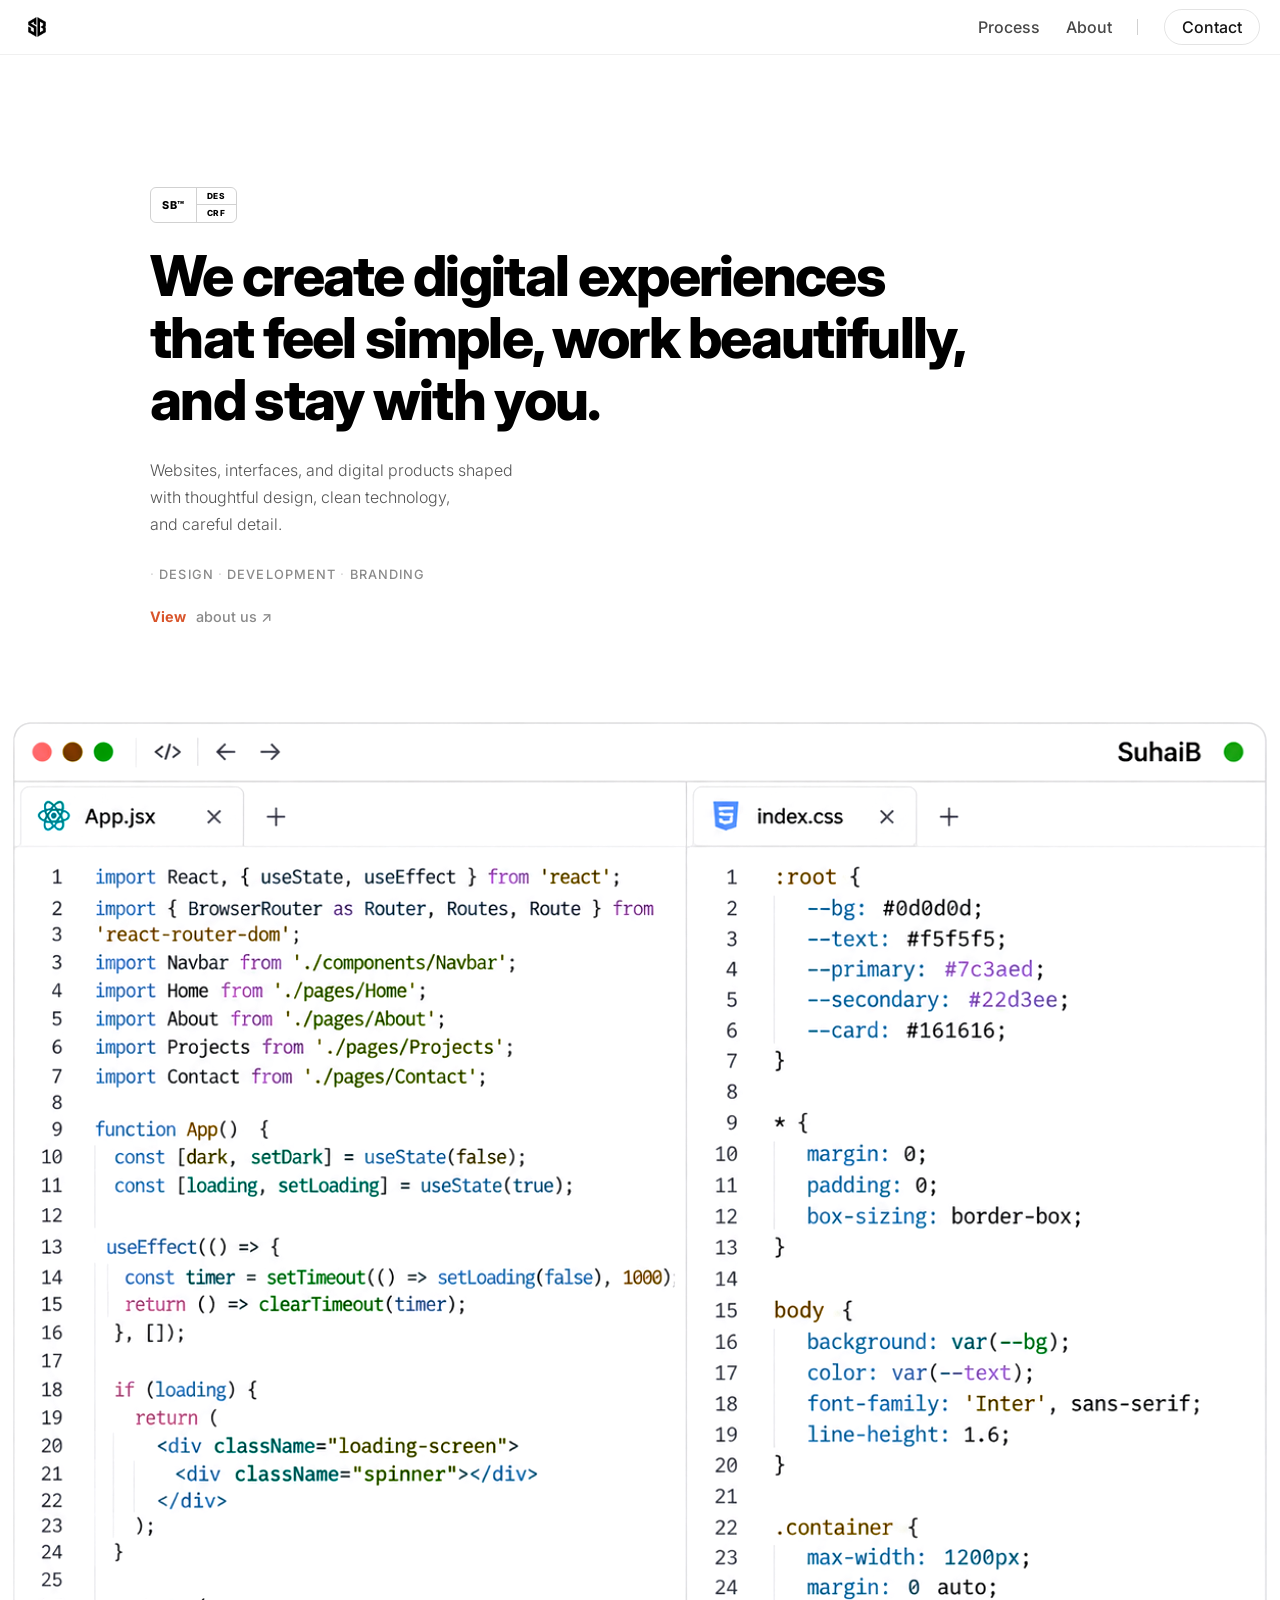
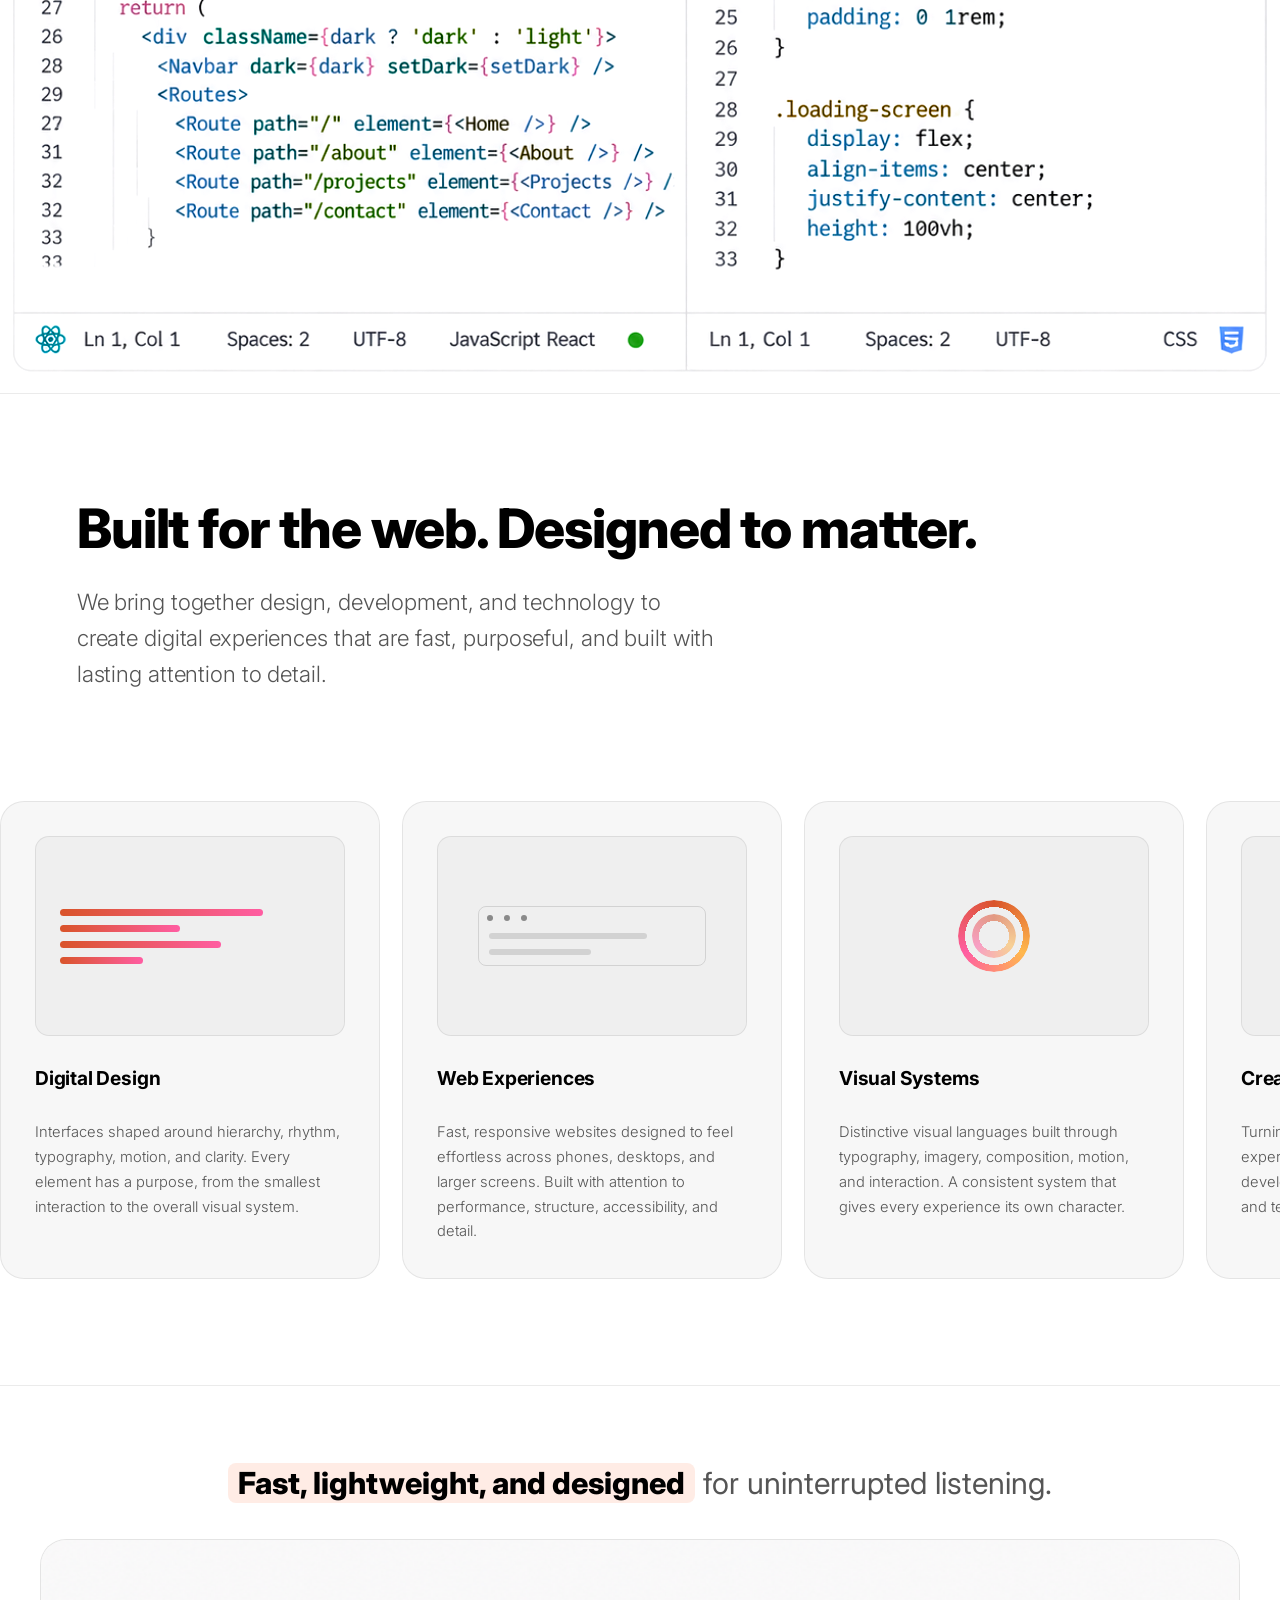
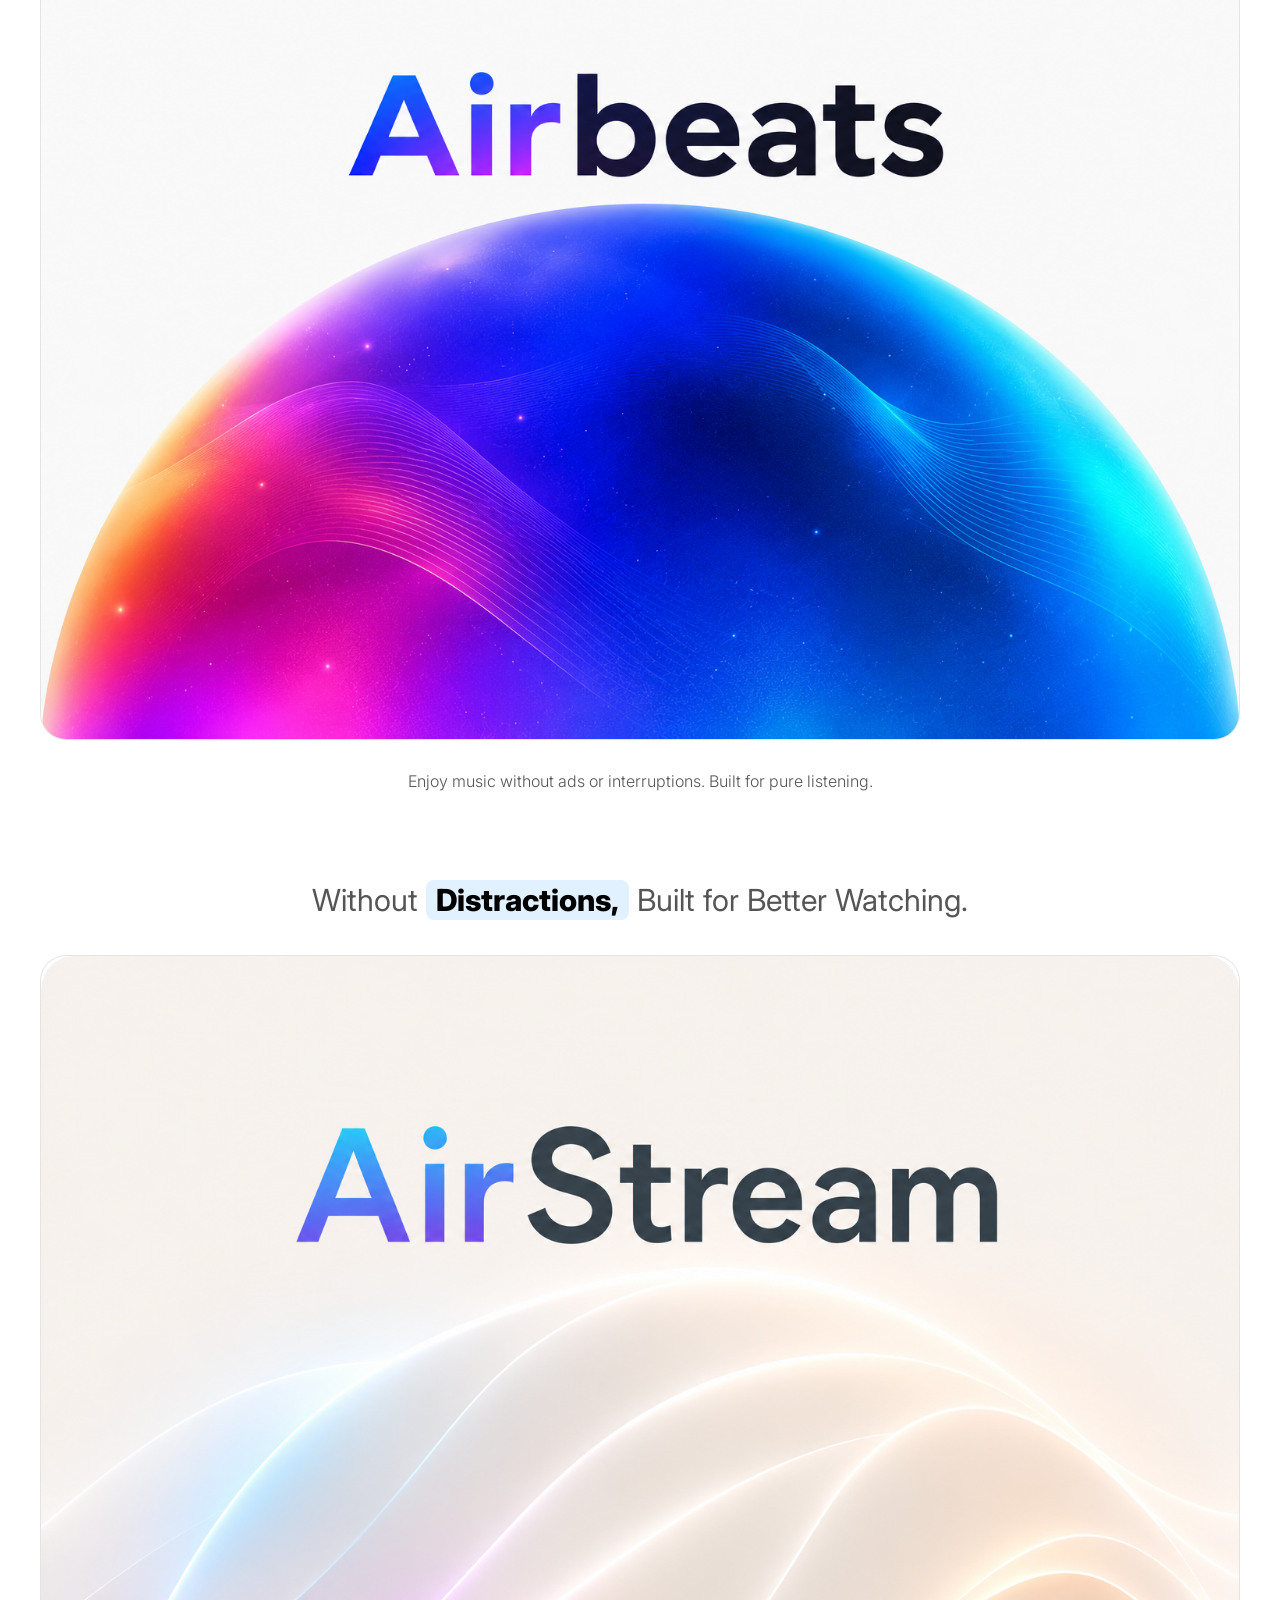
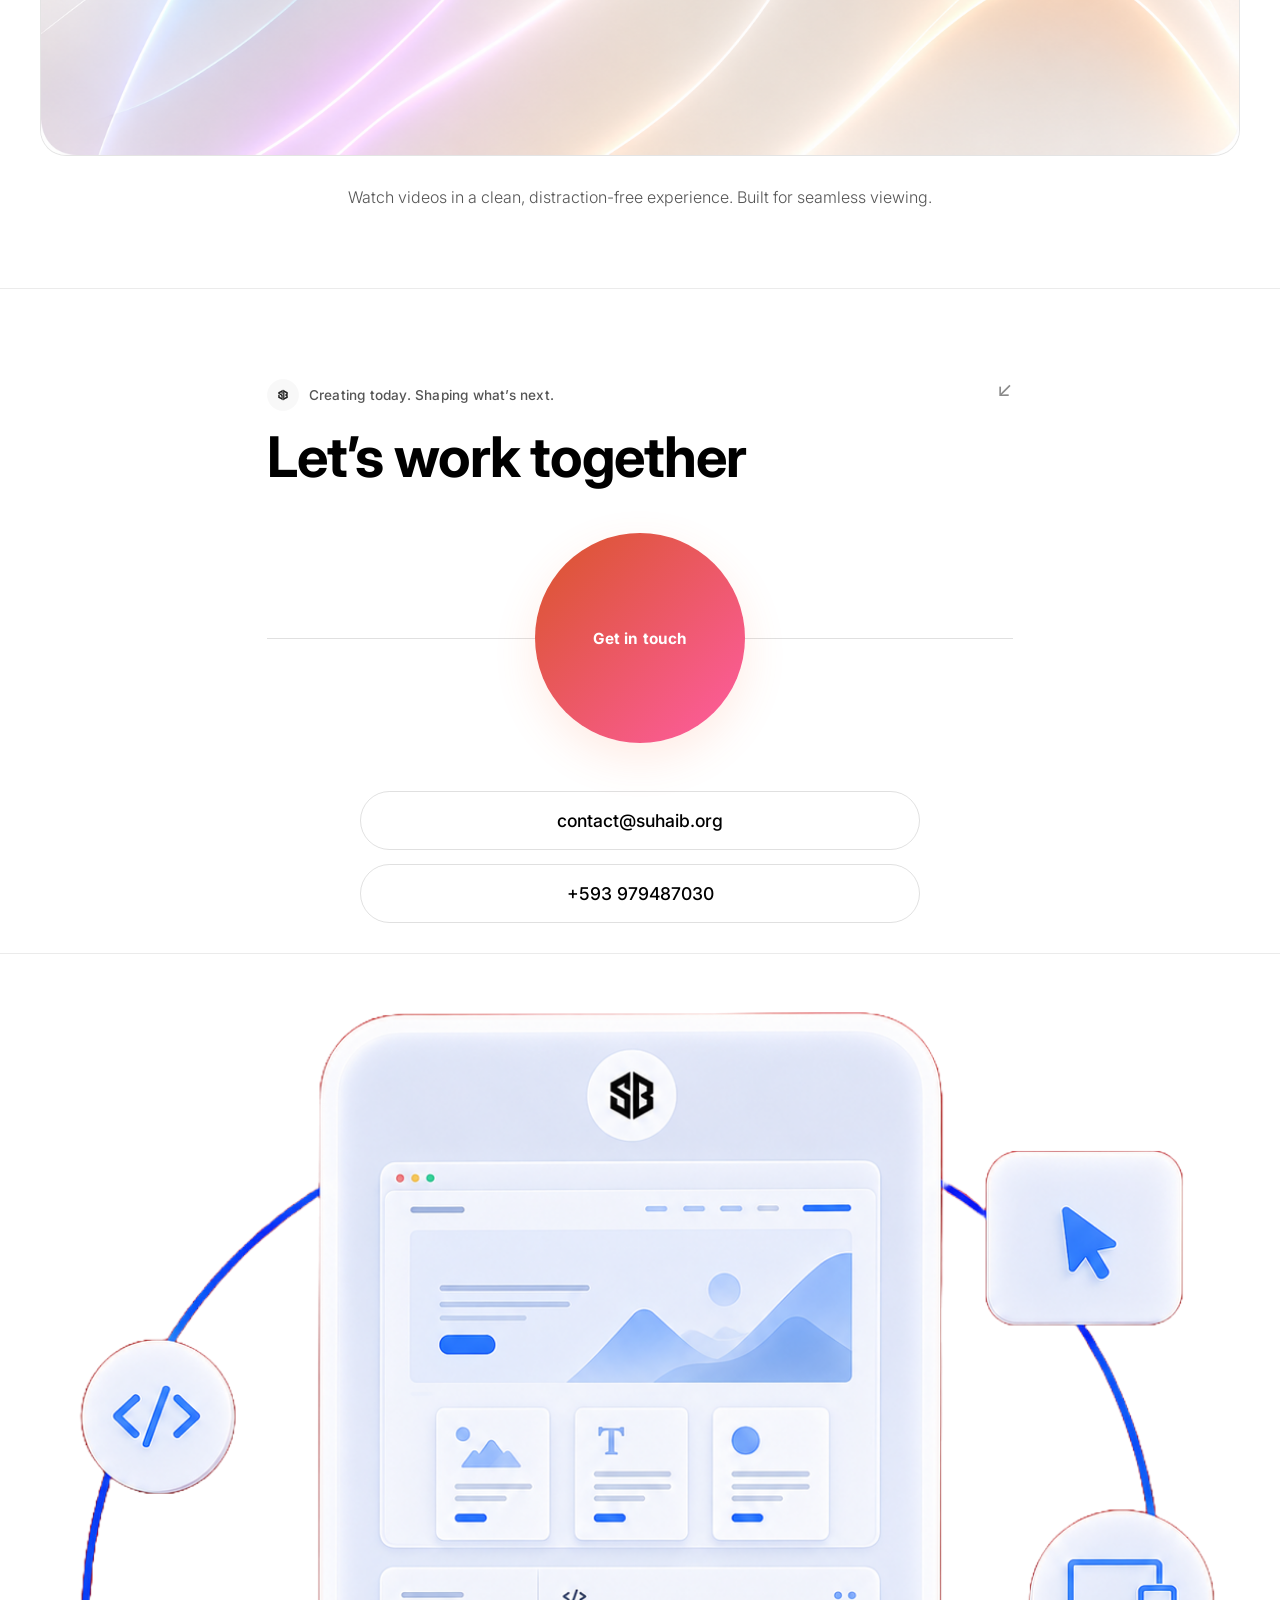
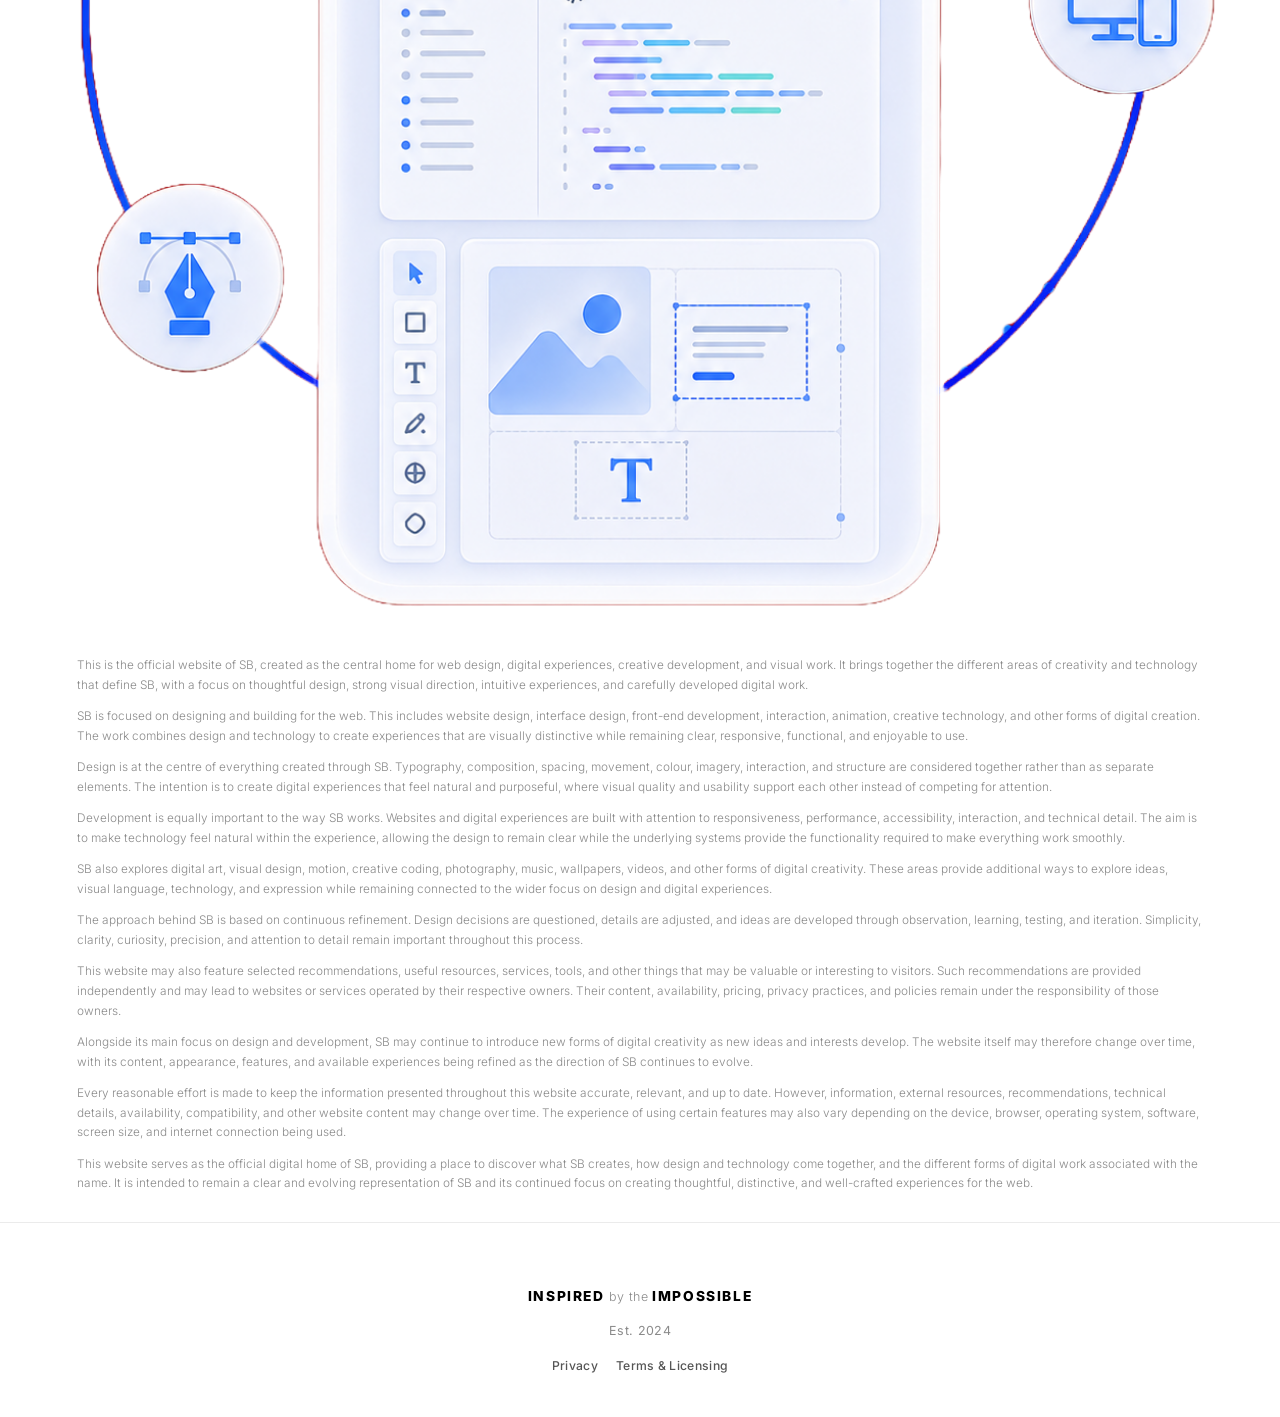
==== commit 2a33e4ac: "Add Privacy link to footer" ====
--- a/index.html
+++ b/index.html
@@ -244,7 +244,7 @@
 <p class="footer-tagline"><span class="footer-tagline-cap">INSPIRED</span> <span class="footer-tagline-thin">by the</span> <span class="footer-tagline-cap">IMPOSSIBLE</span></p>
 <p class="footer-credit">Est. 2024</p>
 <div class="footer-legal-row">
-<a href="https://suhaib.org/terms">Terms</a>
+<a href="https://suhaib.org/privacy">Privacy</a>
 <a href="https://suhaib.org/termsandlicensing">Terms &amp; Licensing</a>
 </div>
 </div>
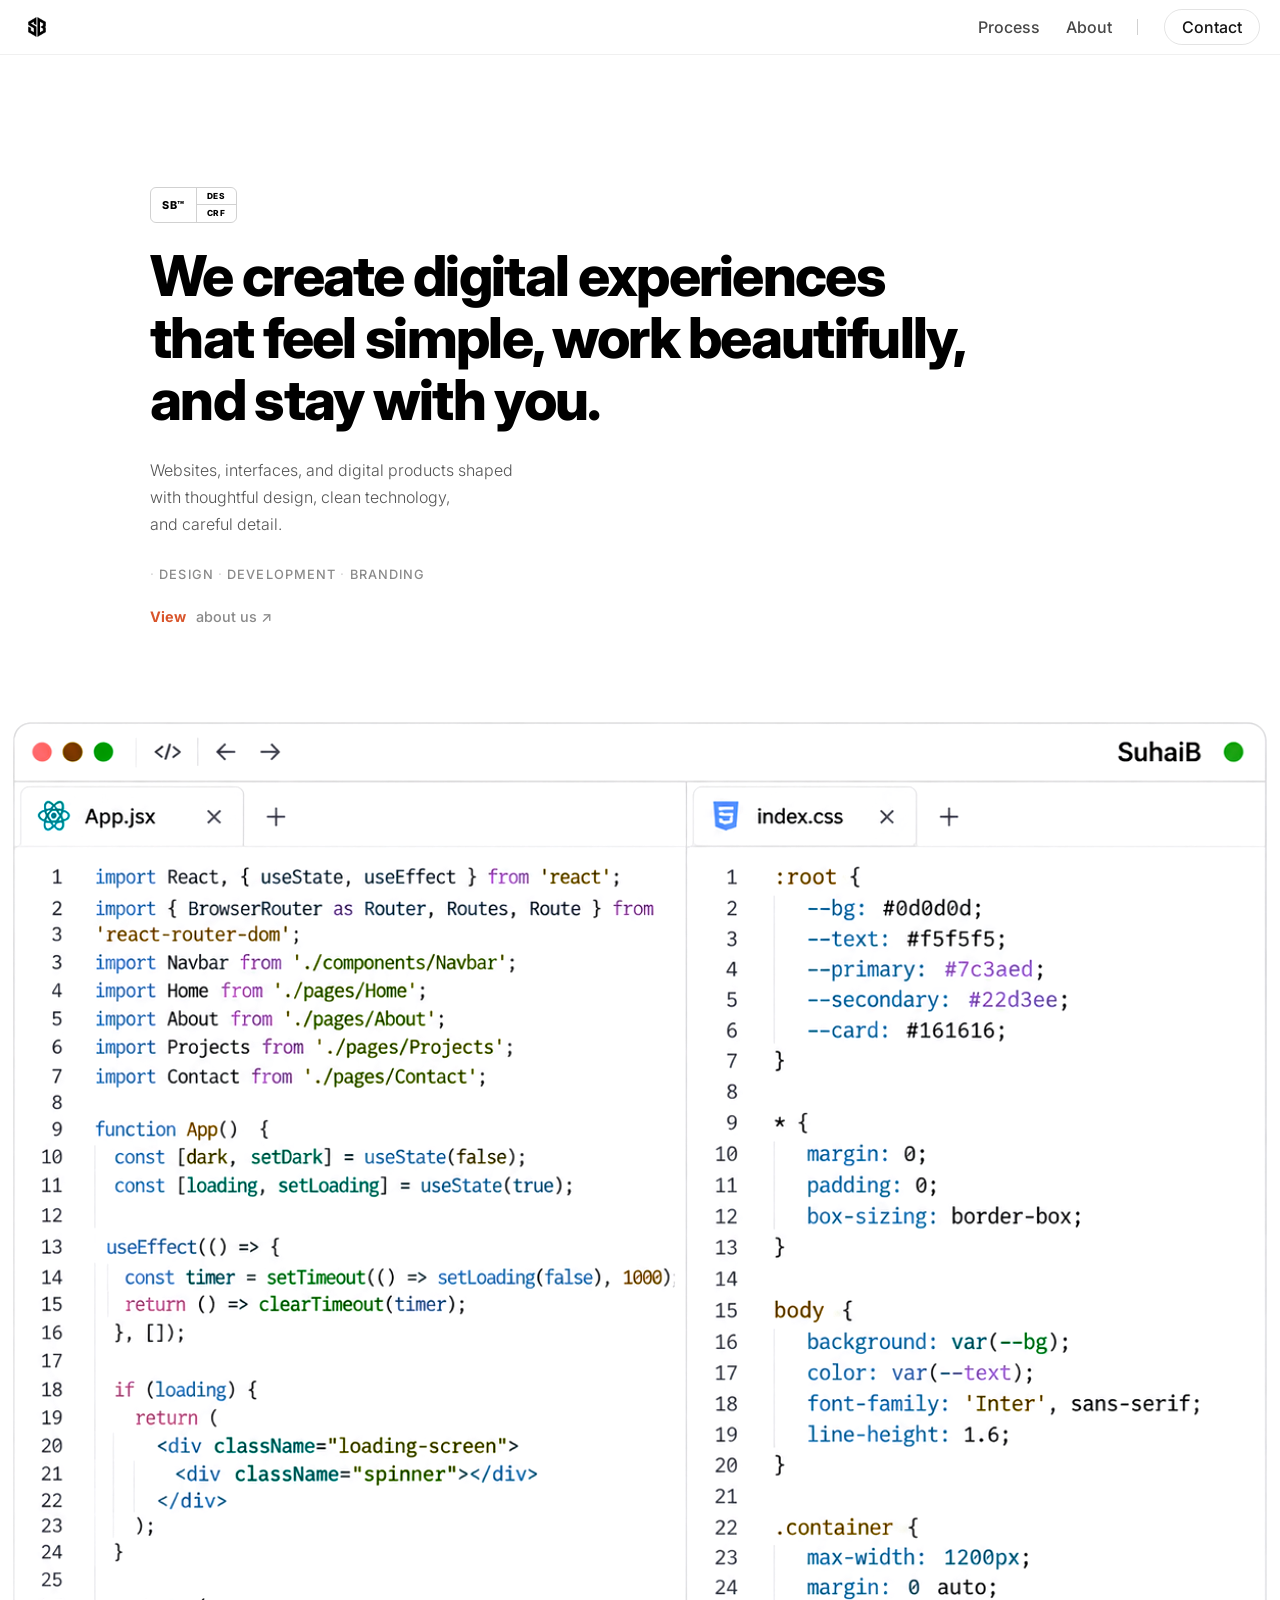
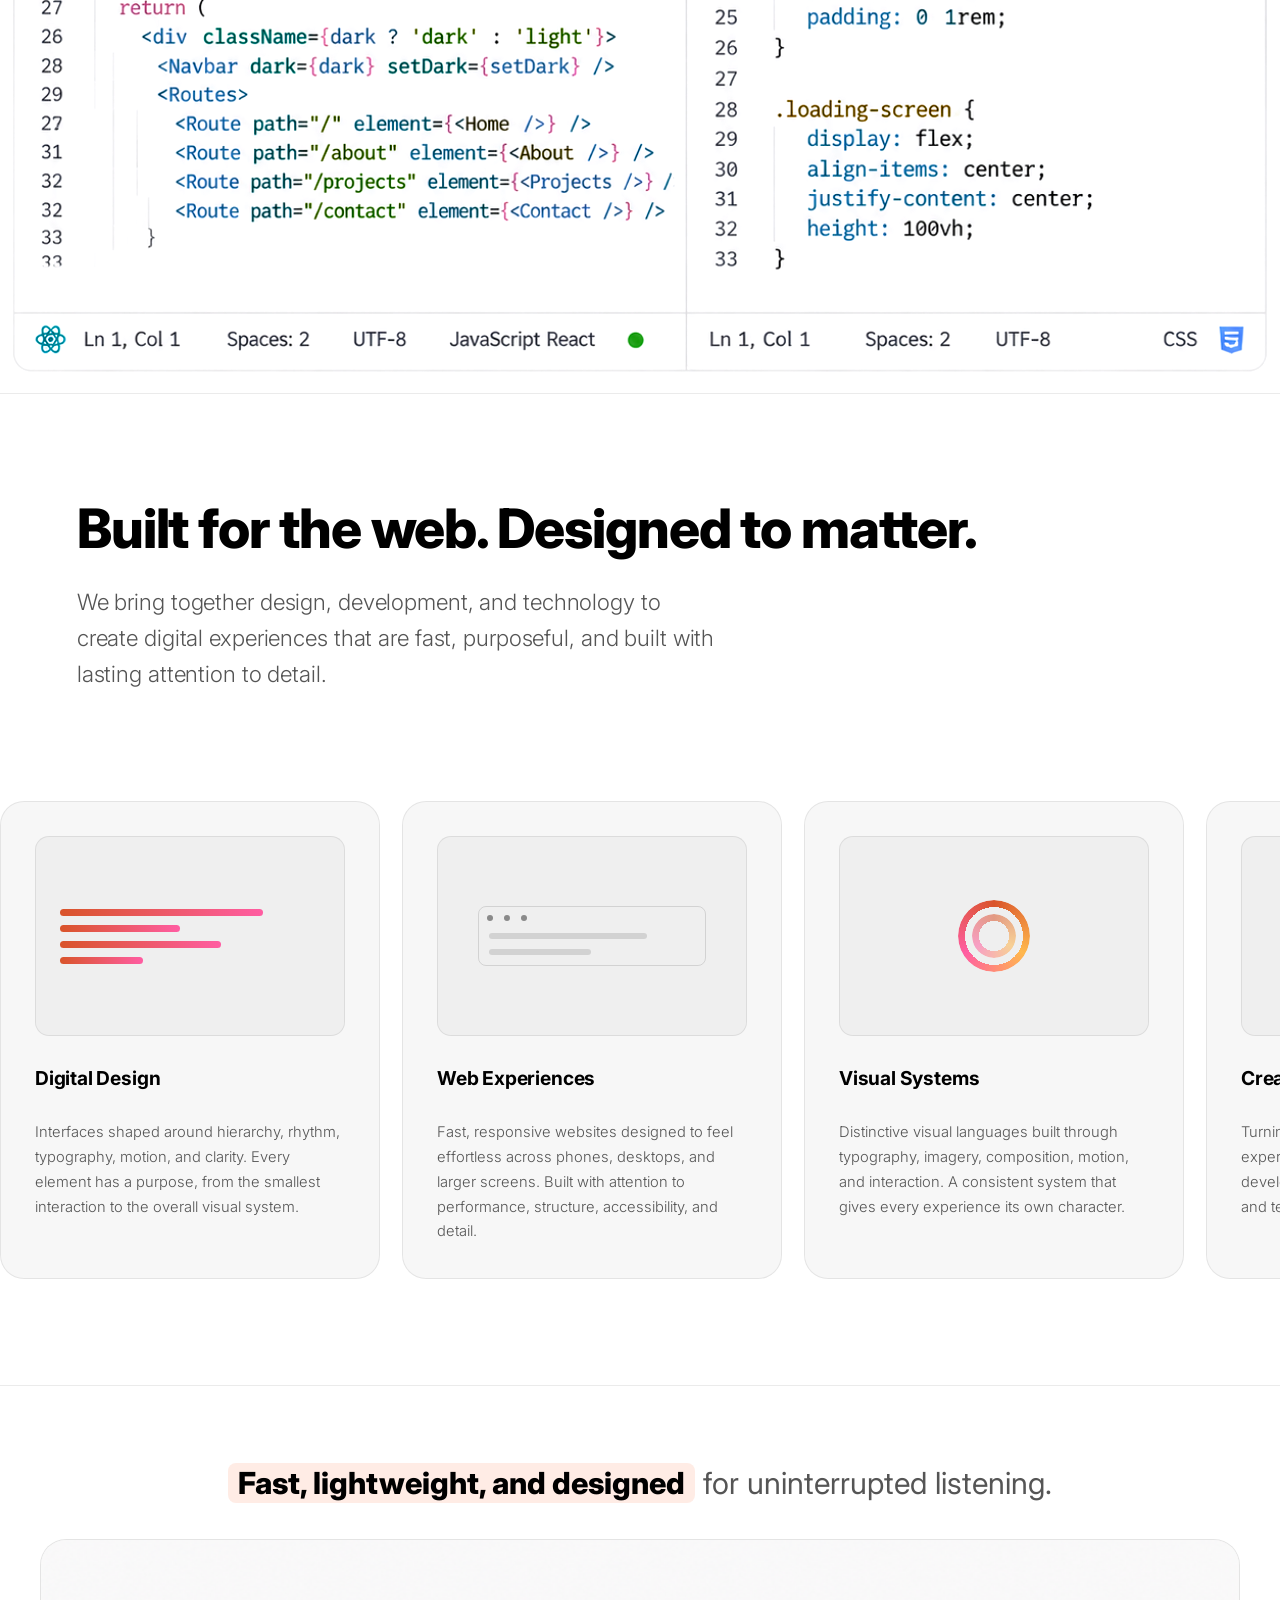
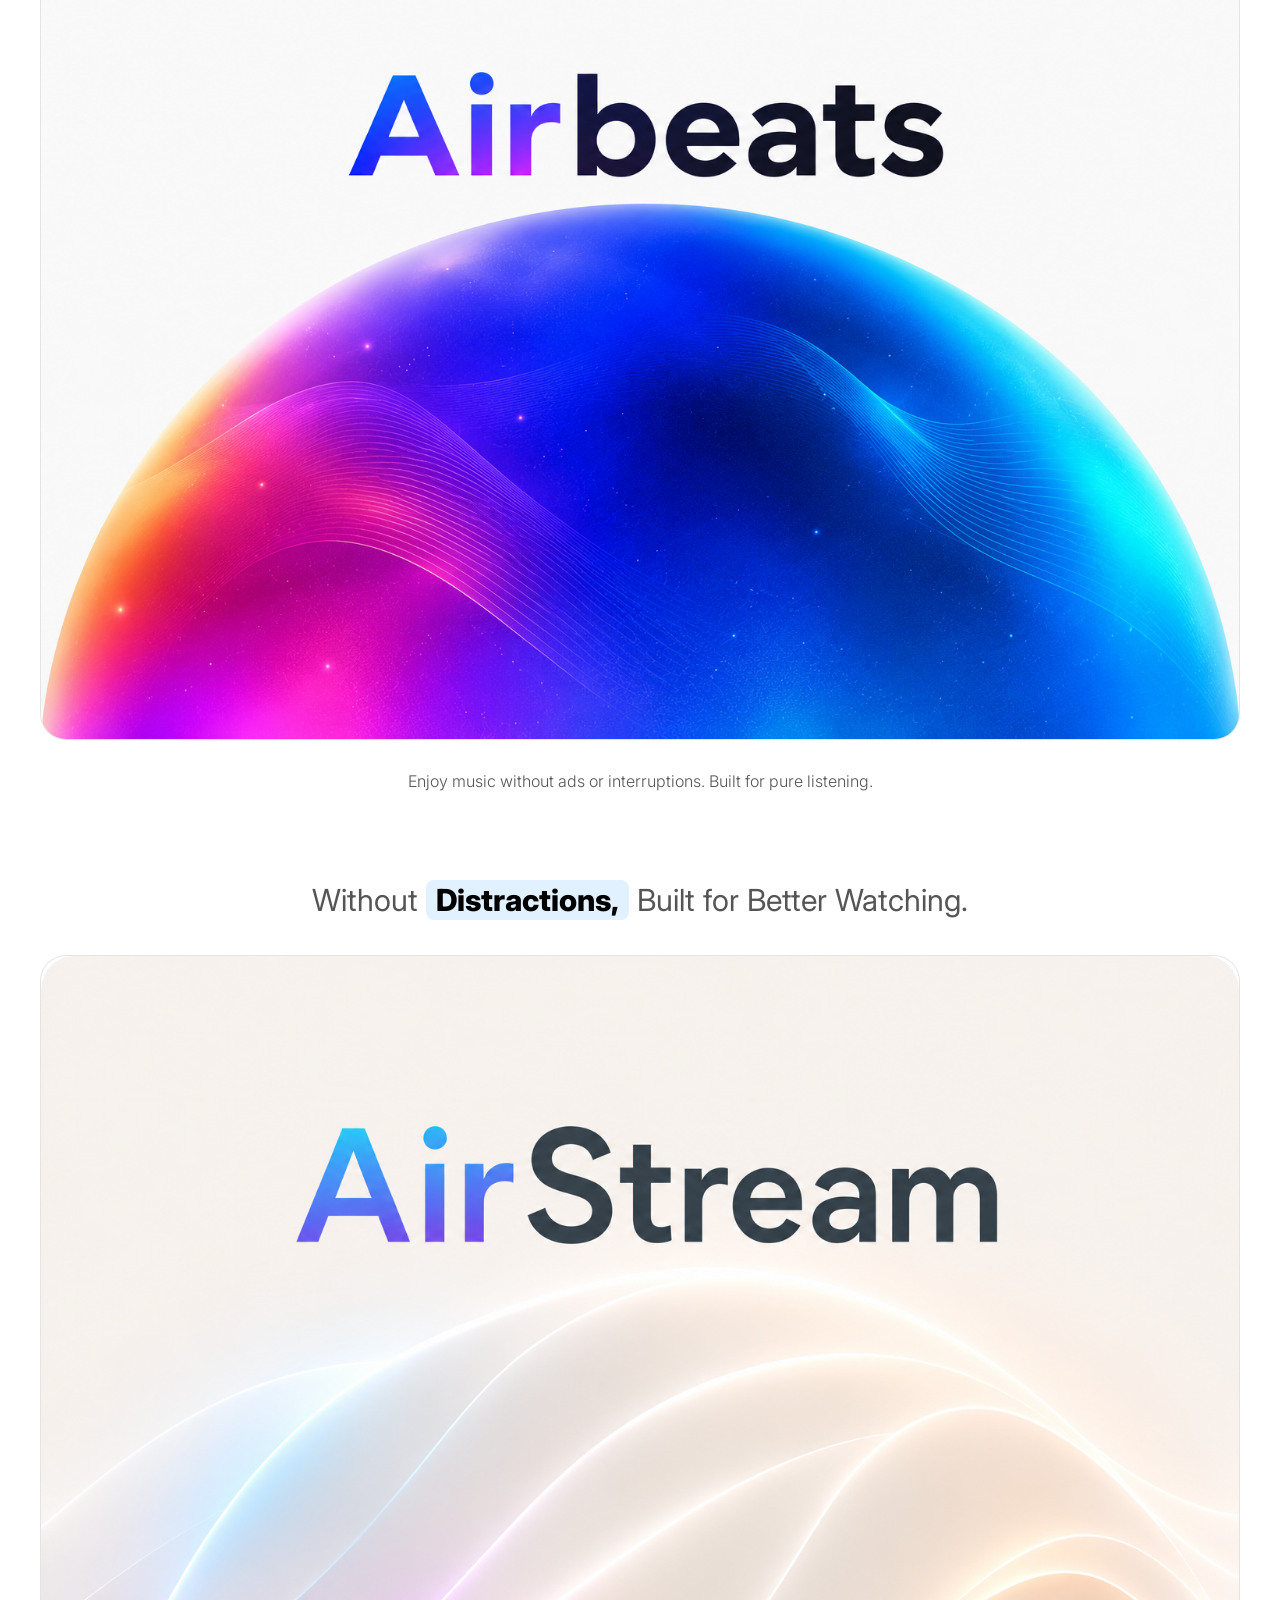
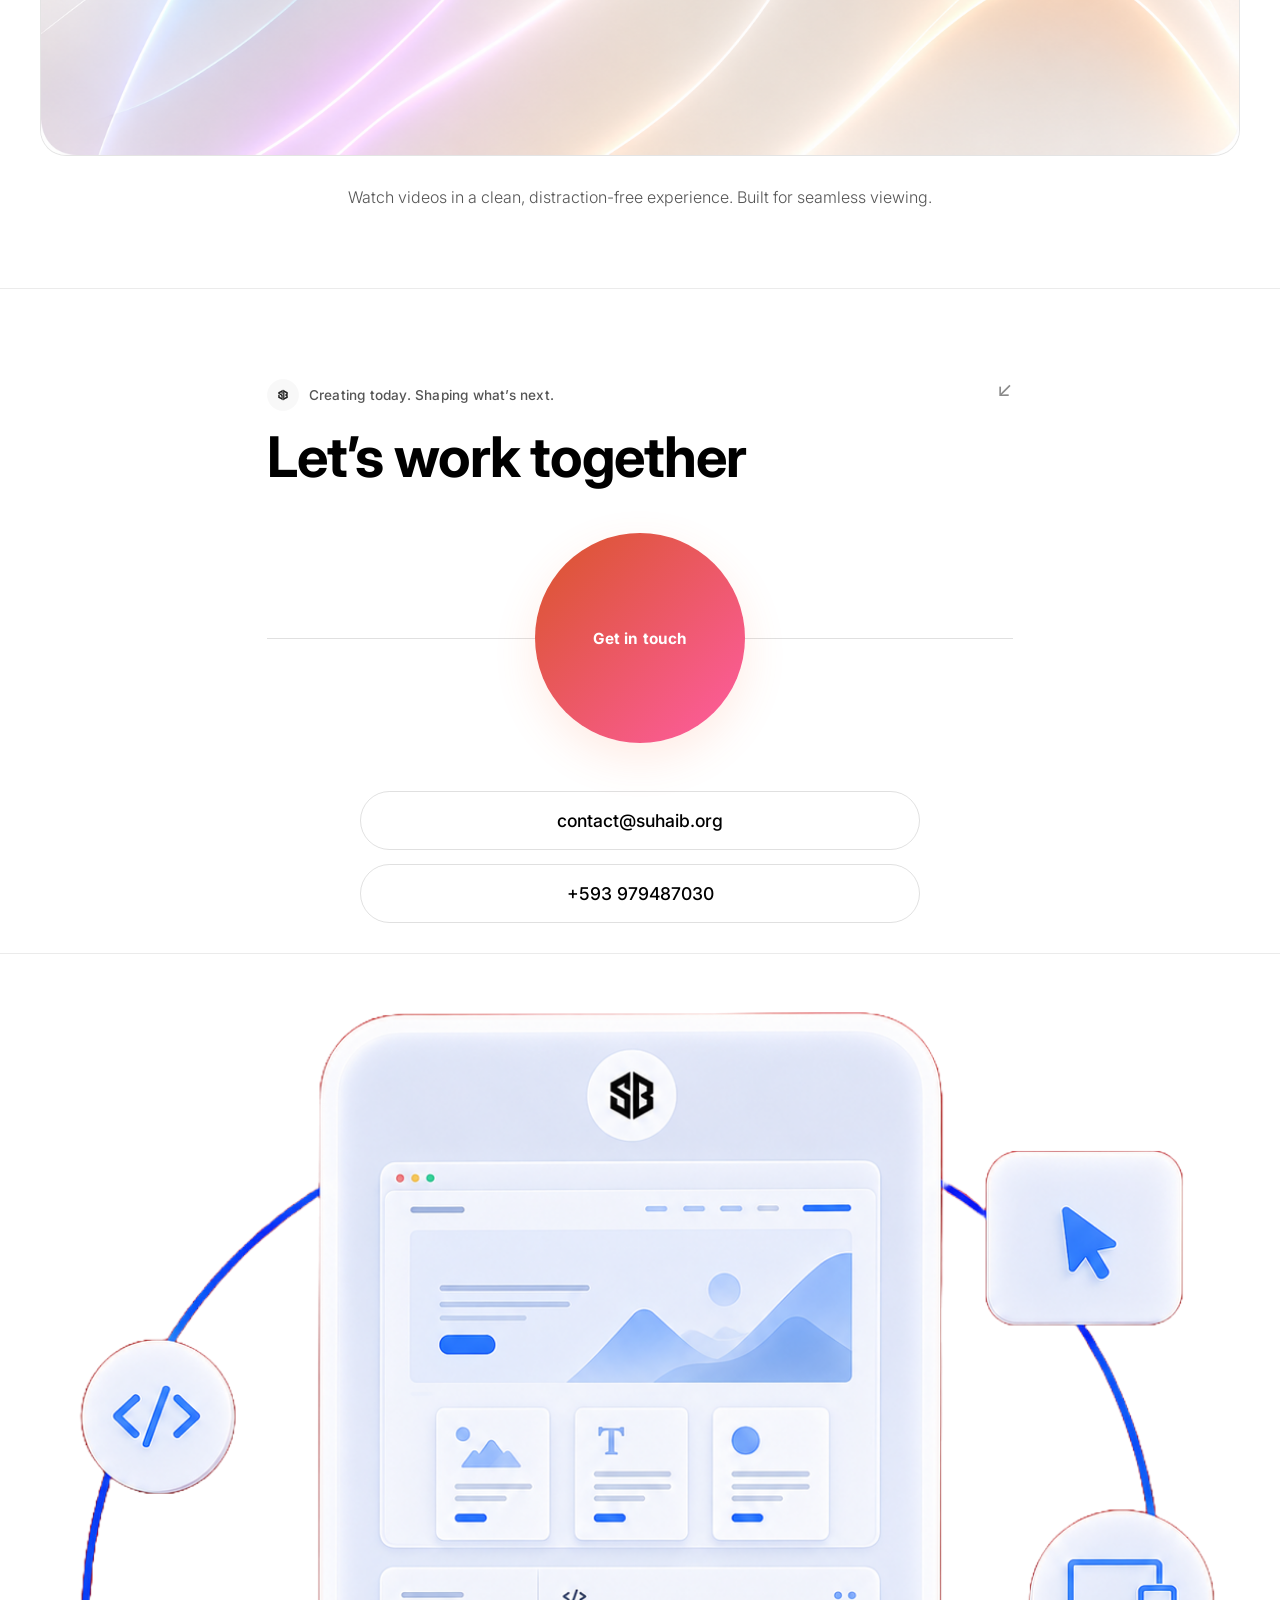
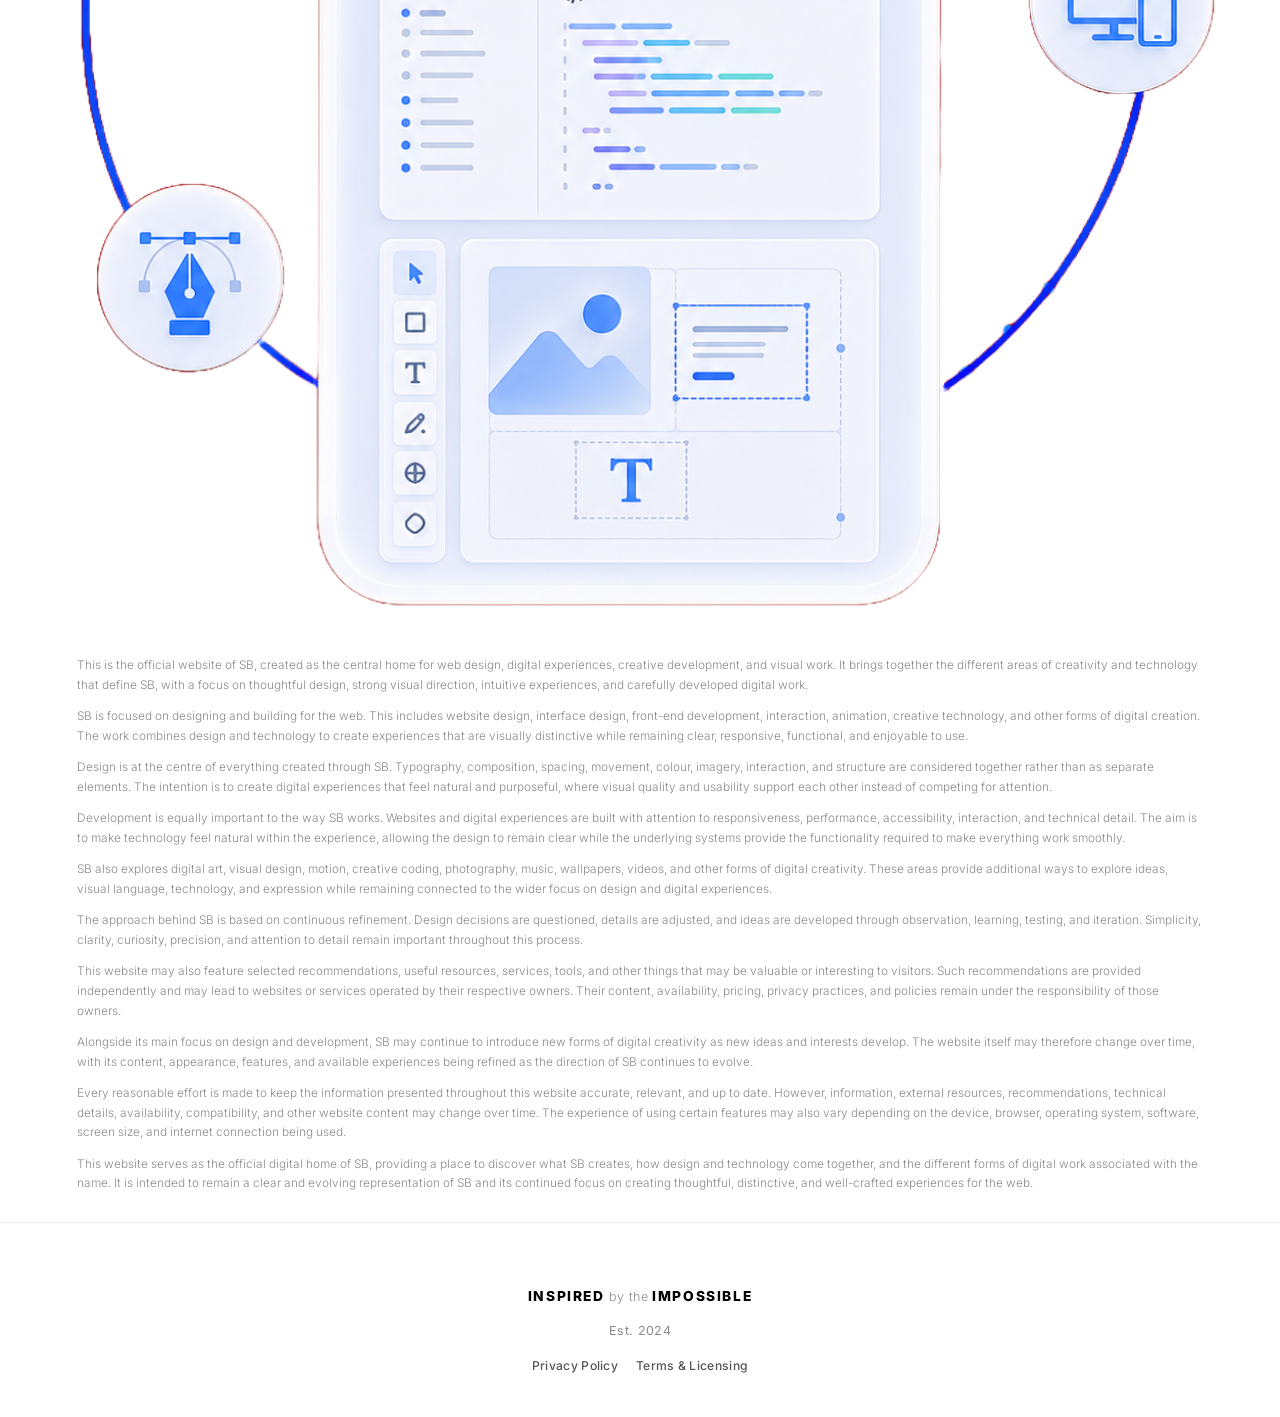
==== commit ae9849ff: "Update index.html" ====
--- a/index.html
+++ b/index.html
@@ -244,7 +244,7 @@
 <p class="footer-tagline"><span class="footer-tagline-cap">INSPIRED</span> <span class="footer-tagline-thin">by the</span> <span class="footer-tagline-cap">IMPOSSIBLE</span></p>
 <p class="footer-credit">Est. 2024</p>
 <div class="footer-legal-row">
-<a href="https://suhaib.org/privacy">Privacy</a>
+<a href="https://suhaib.org/privacypolicy">Privacy Policy</a>
 <a href="https://suhaib.org/termsandlicensing">Terms &amp; Licensing</a>
 </div>
 </div>
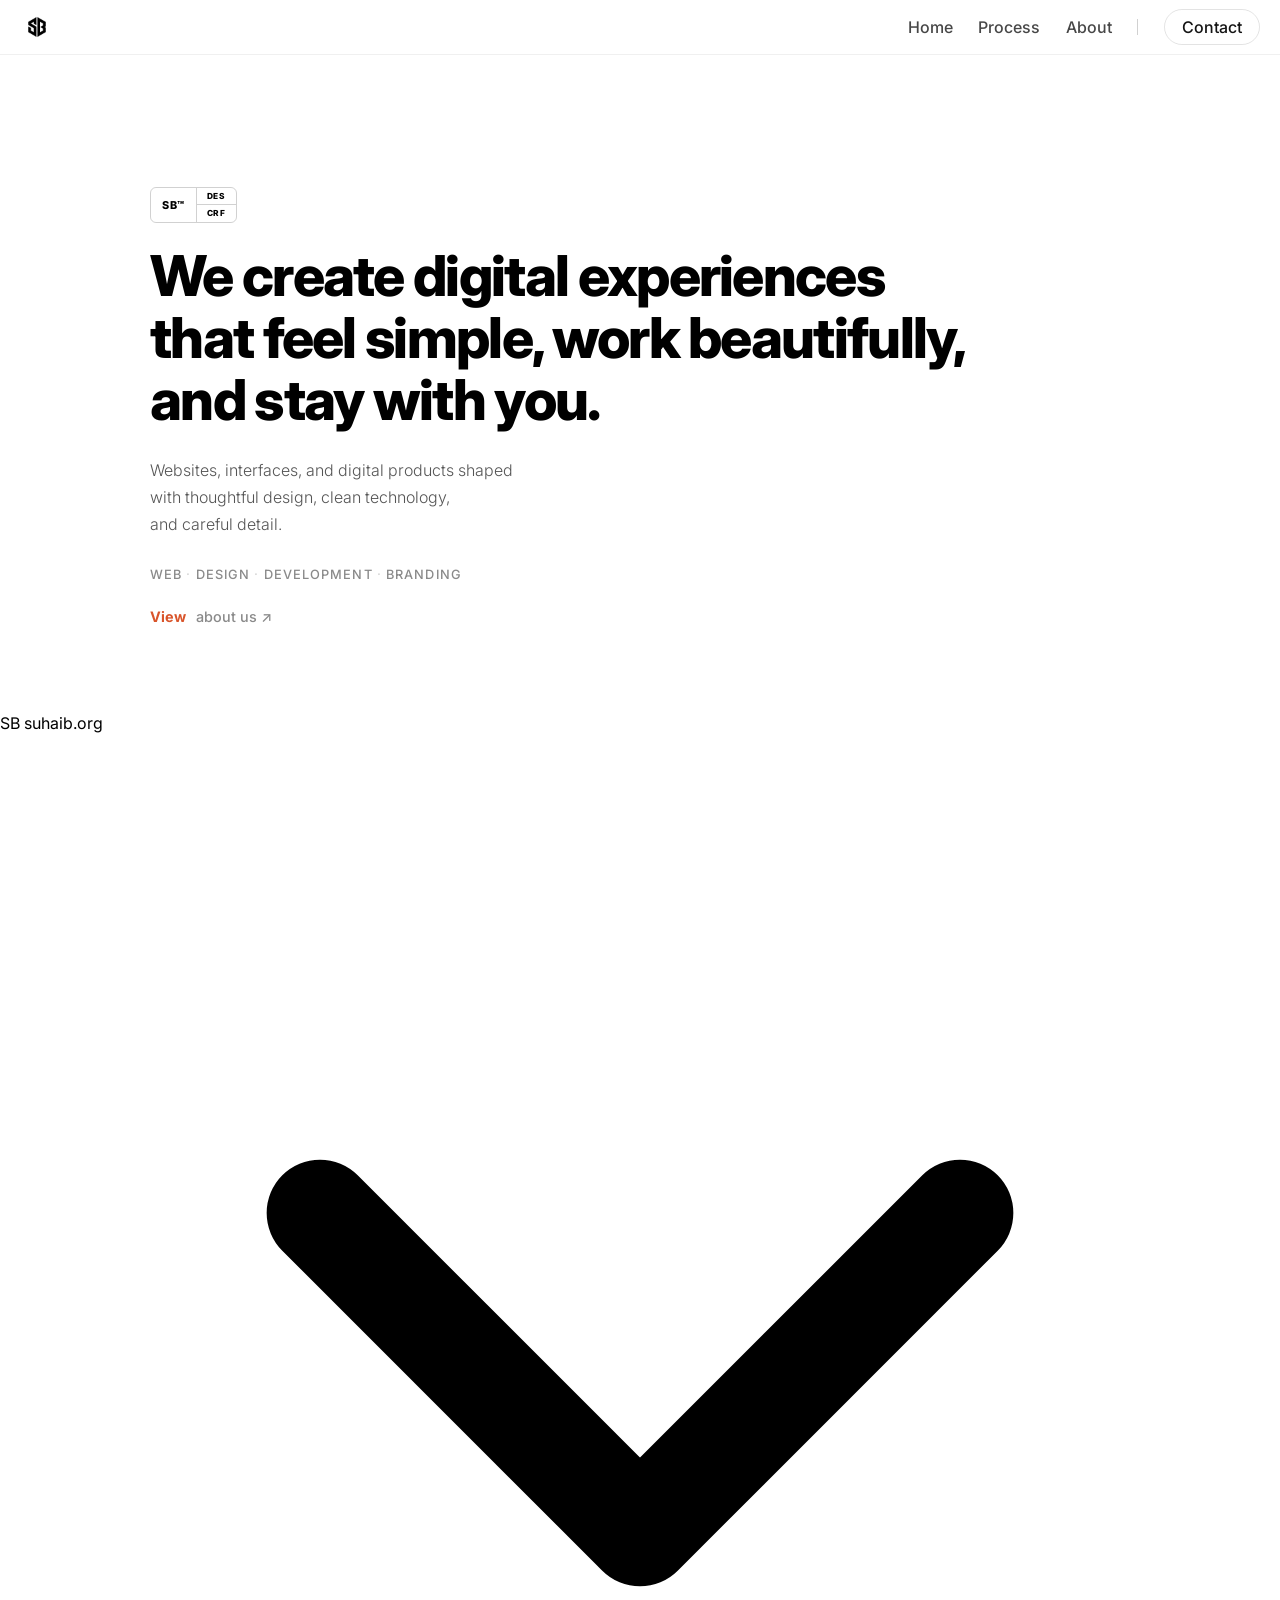
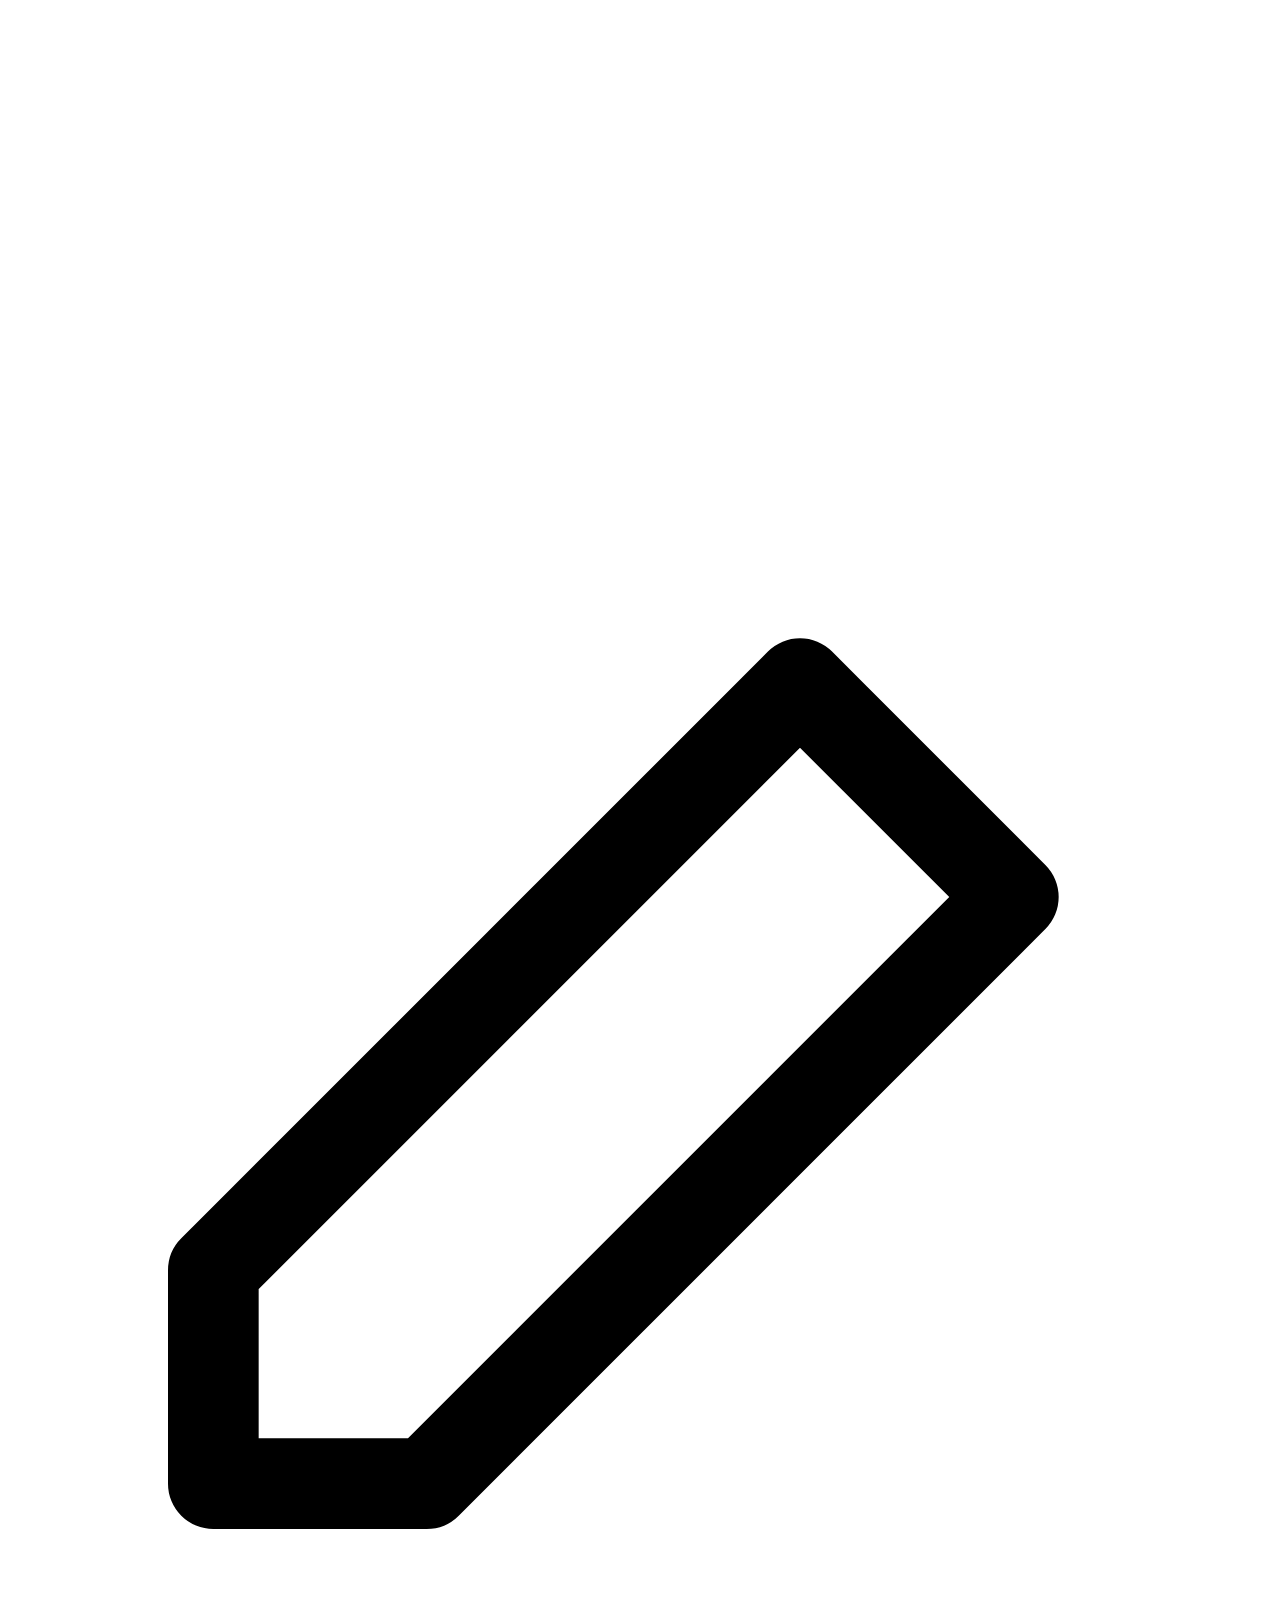
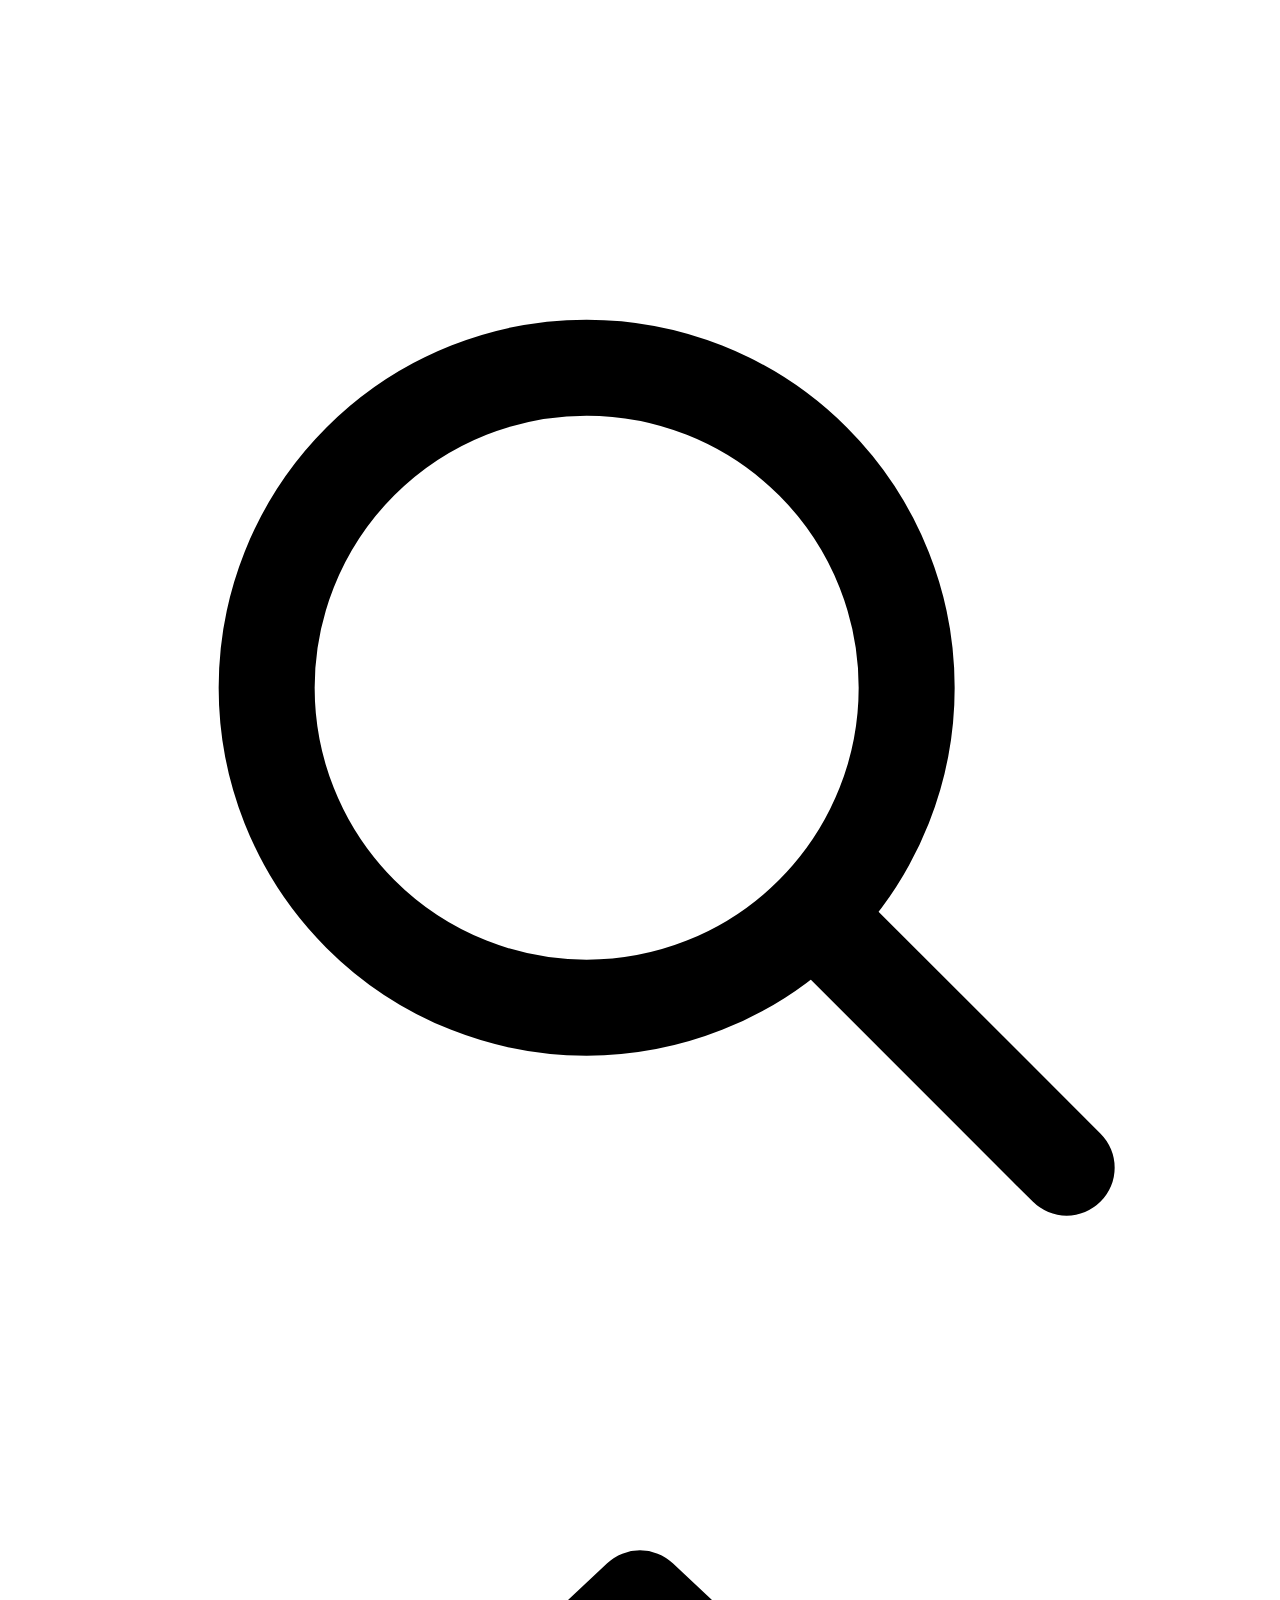
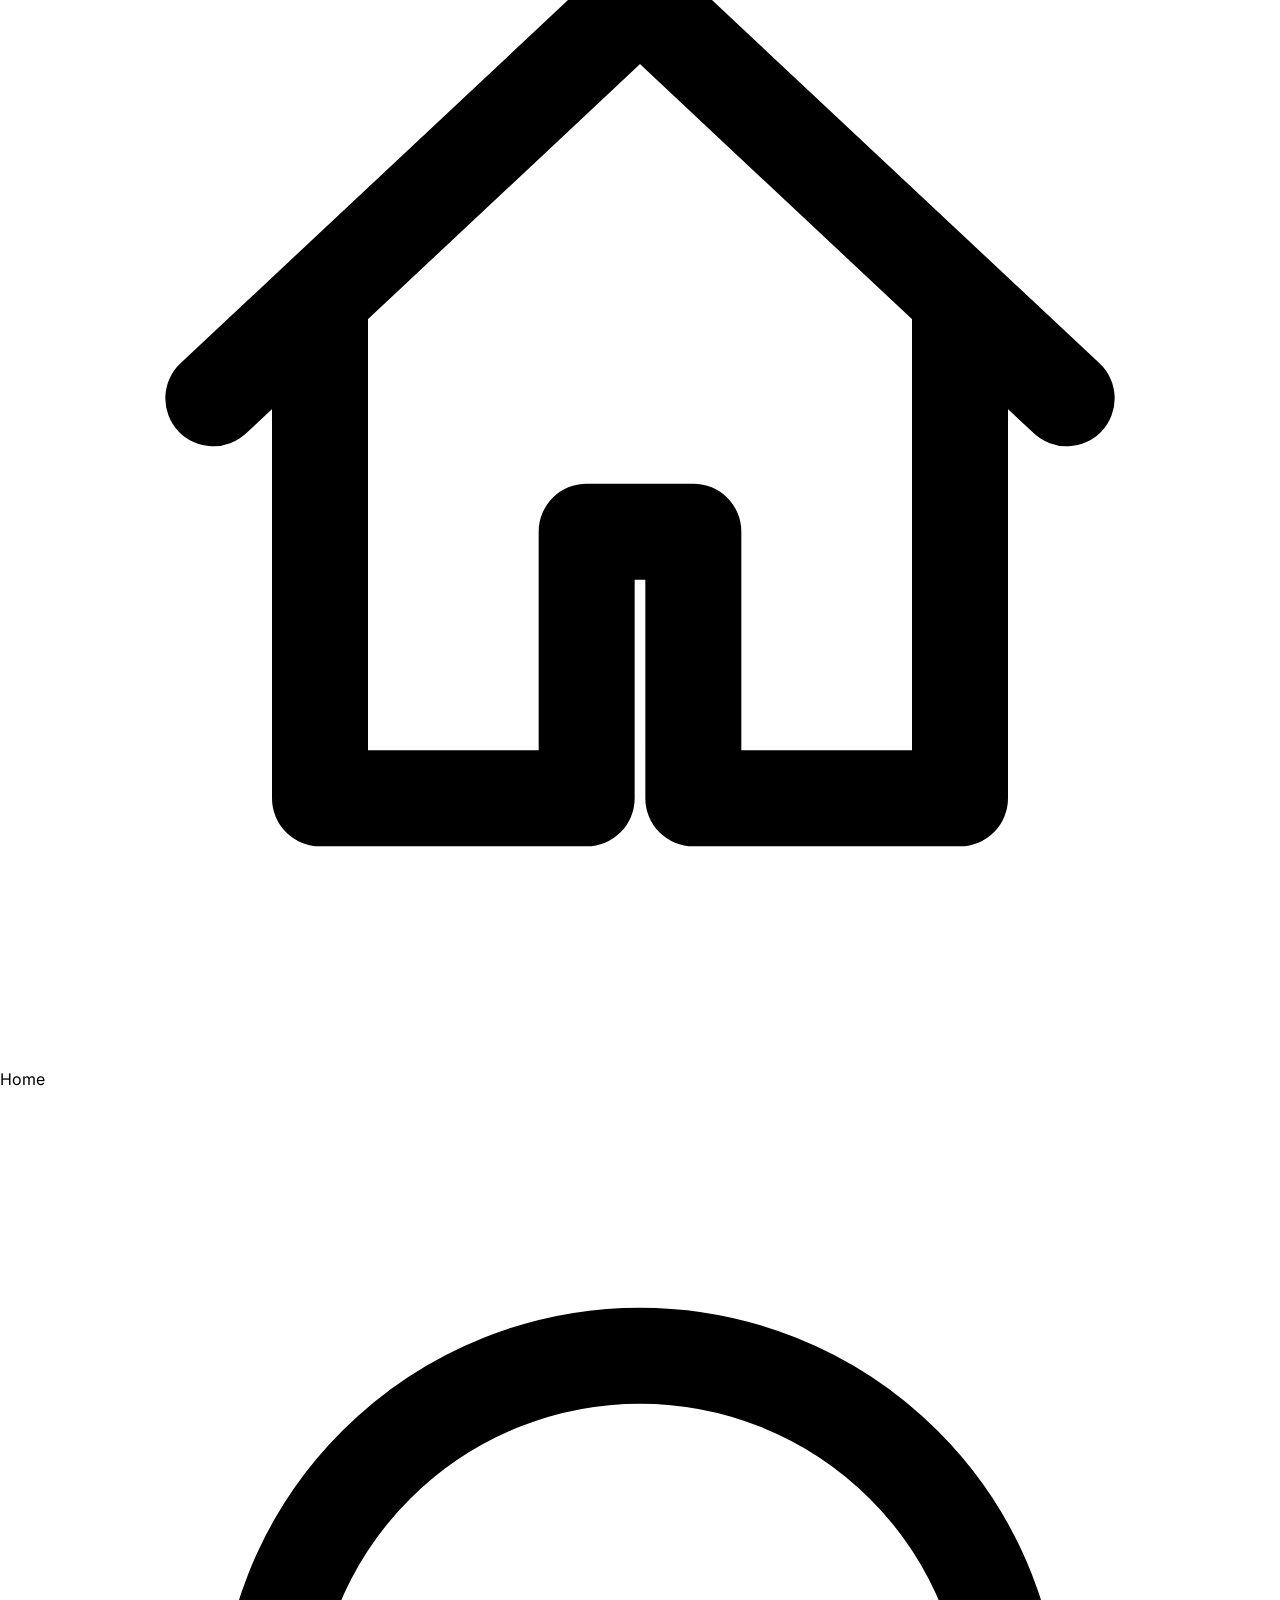
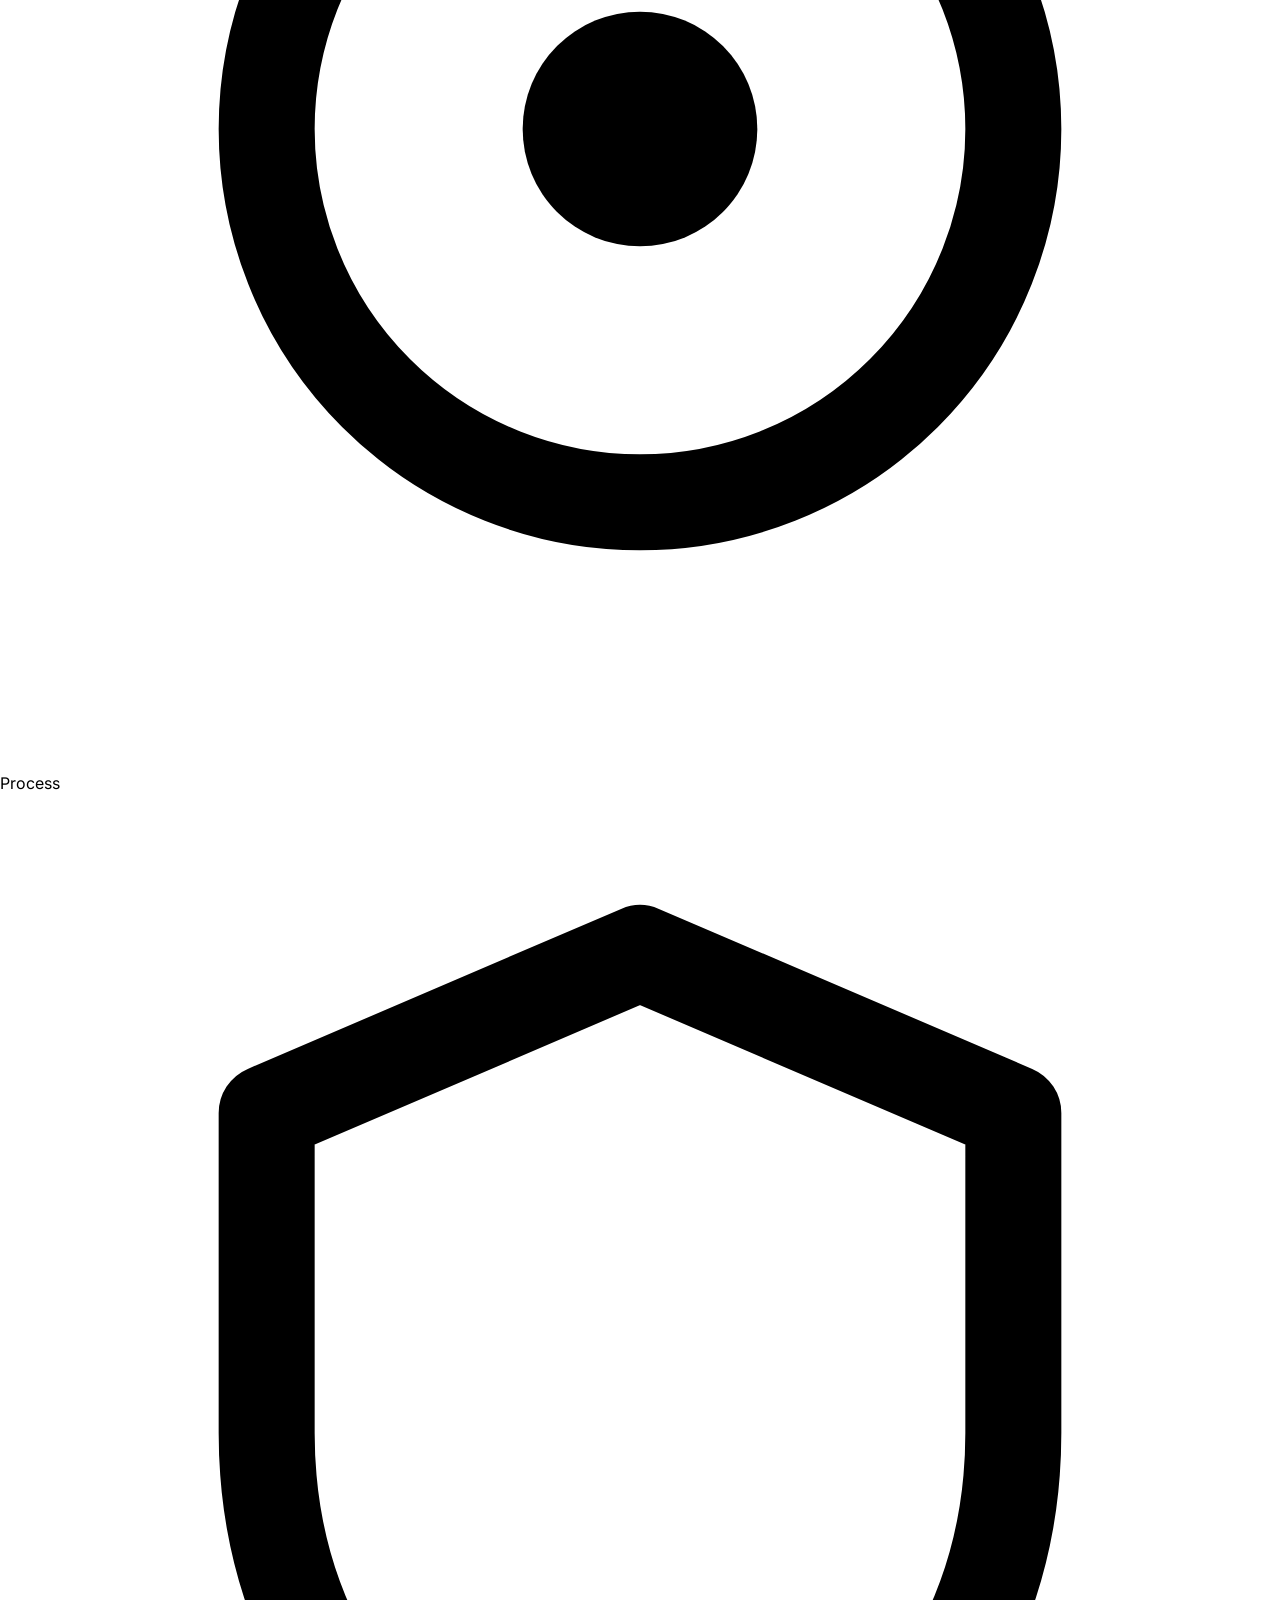
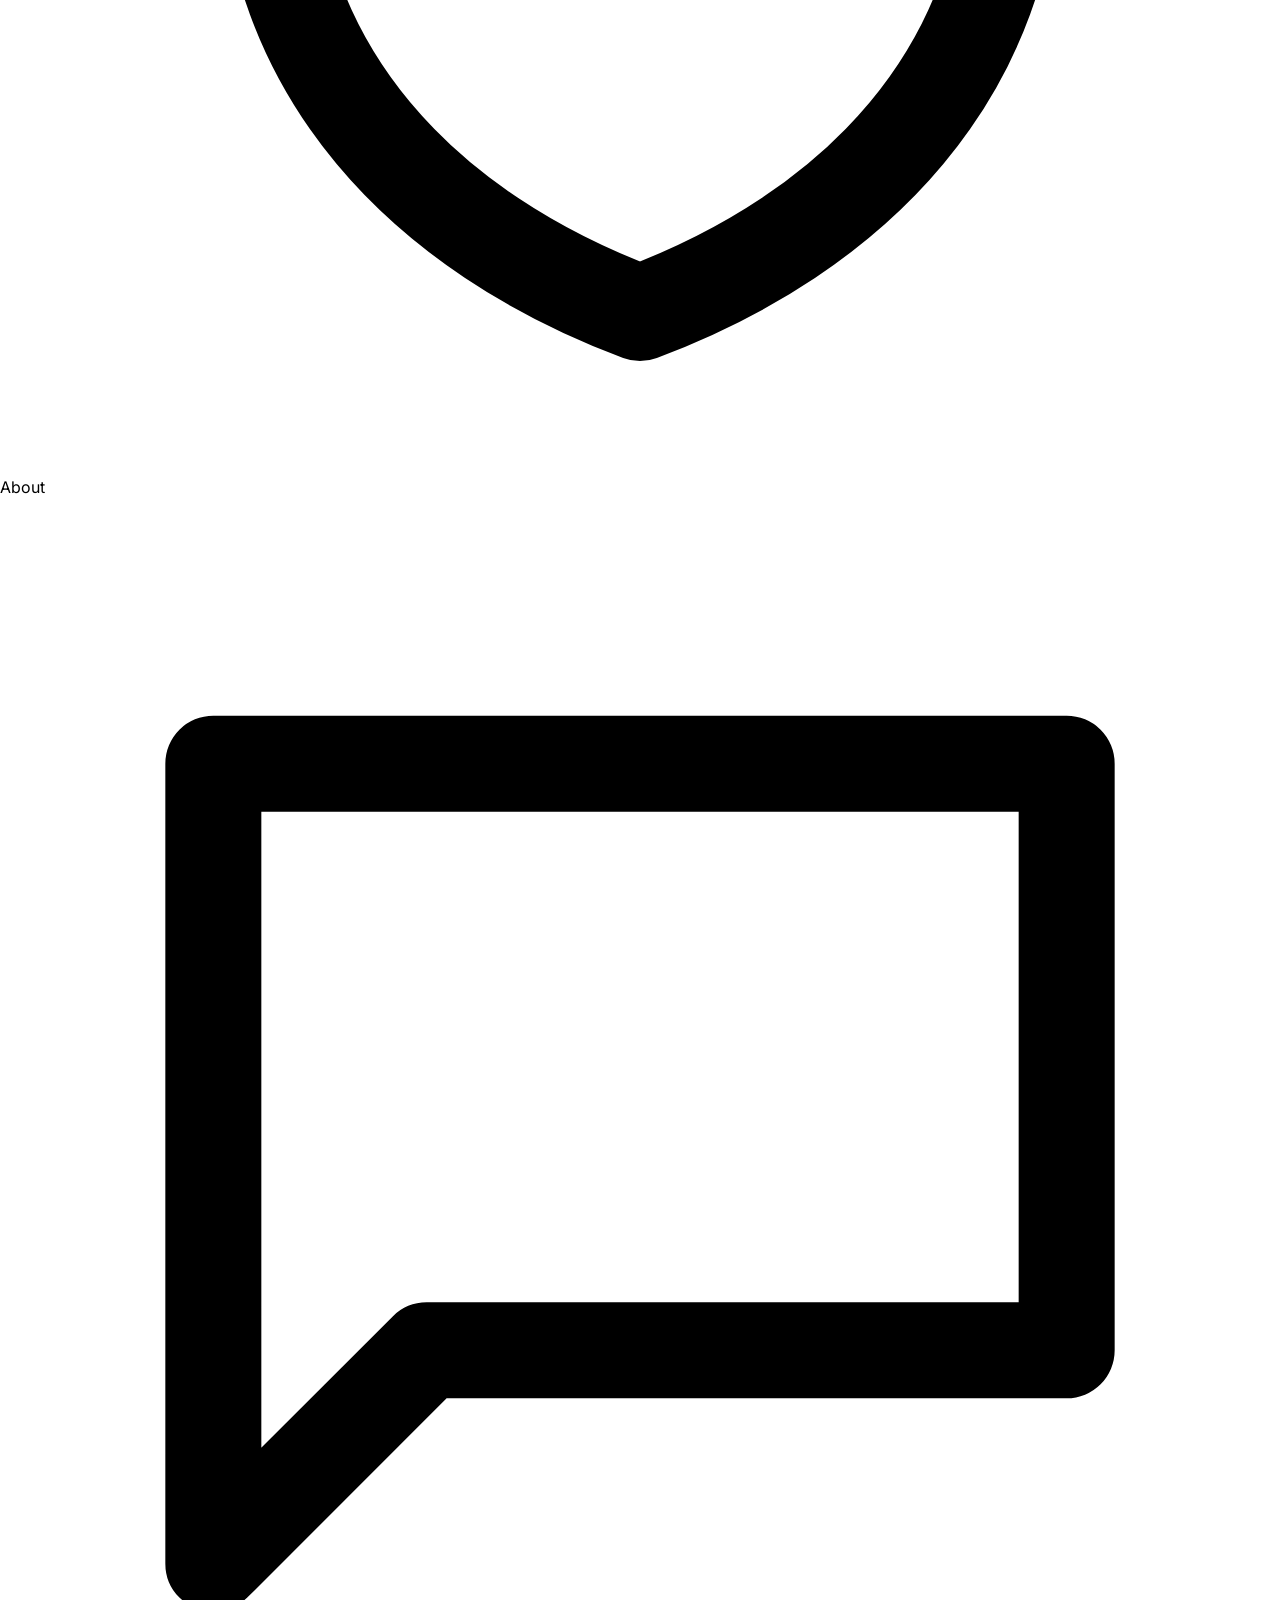
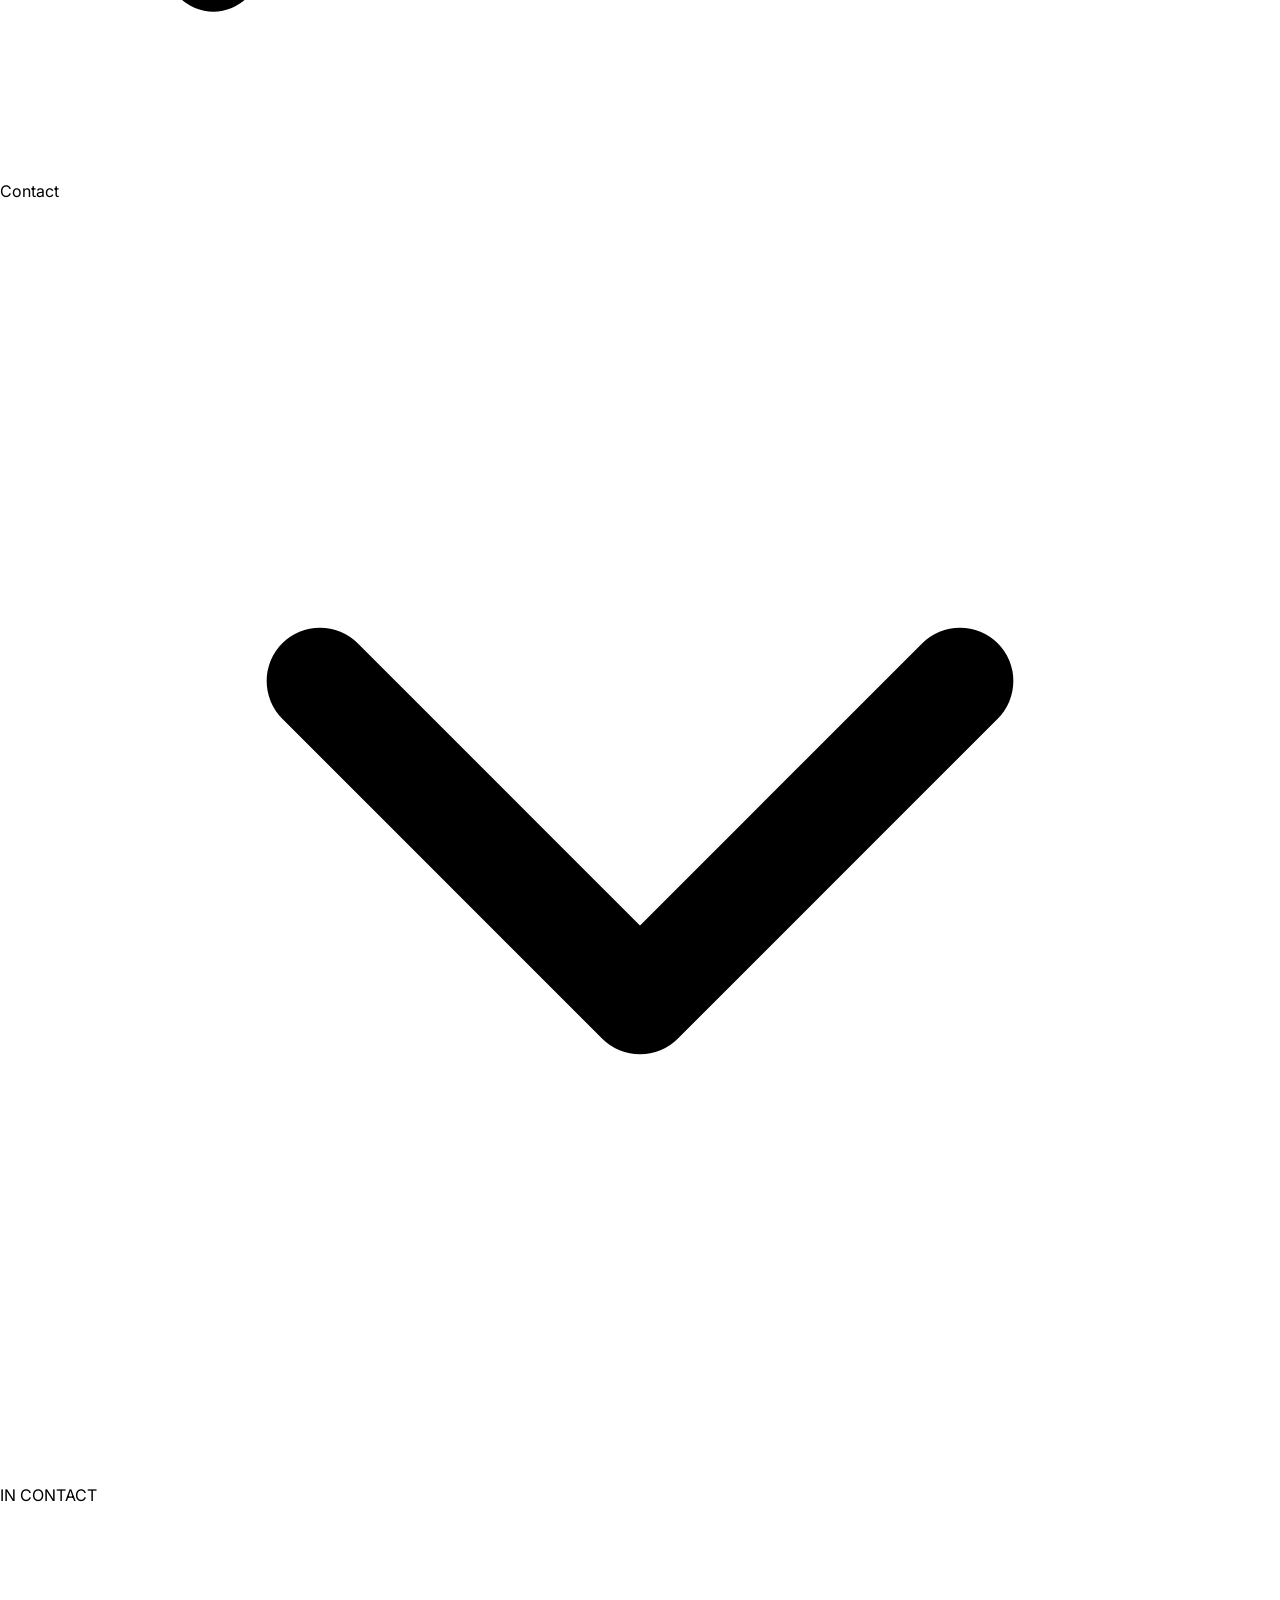
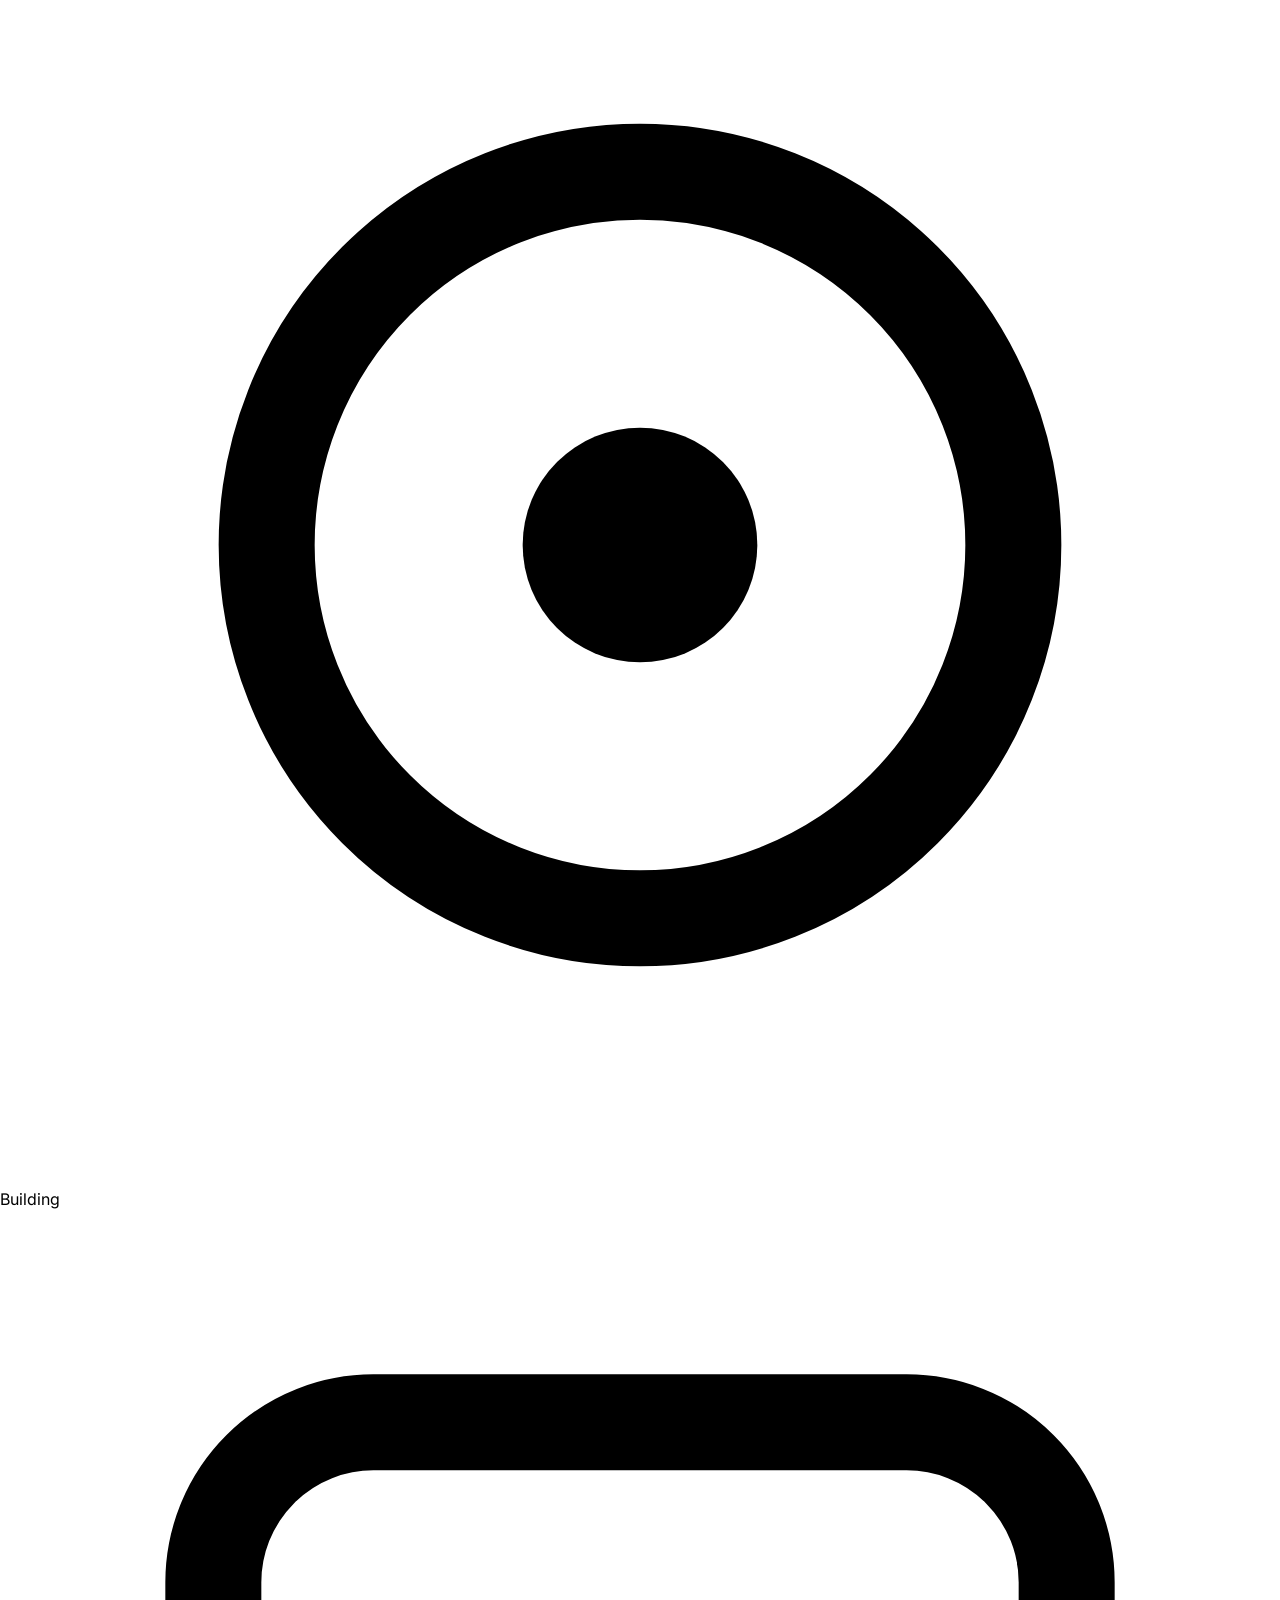
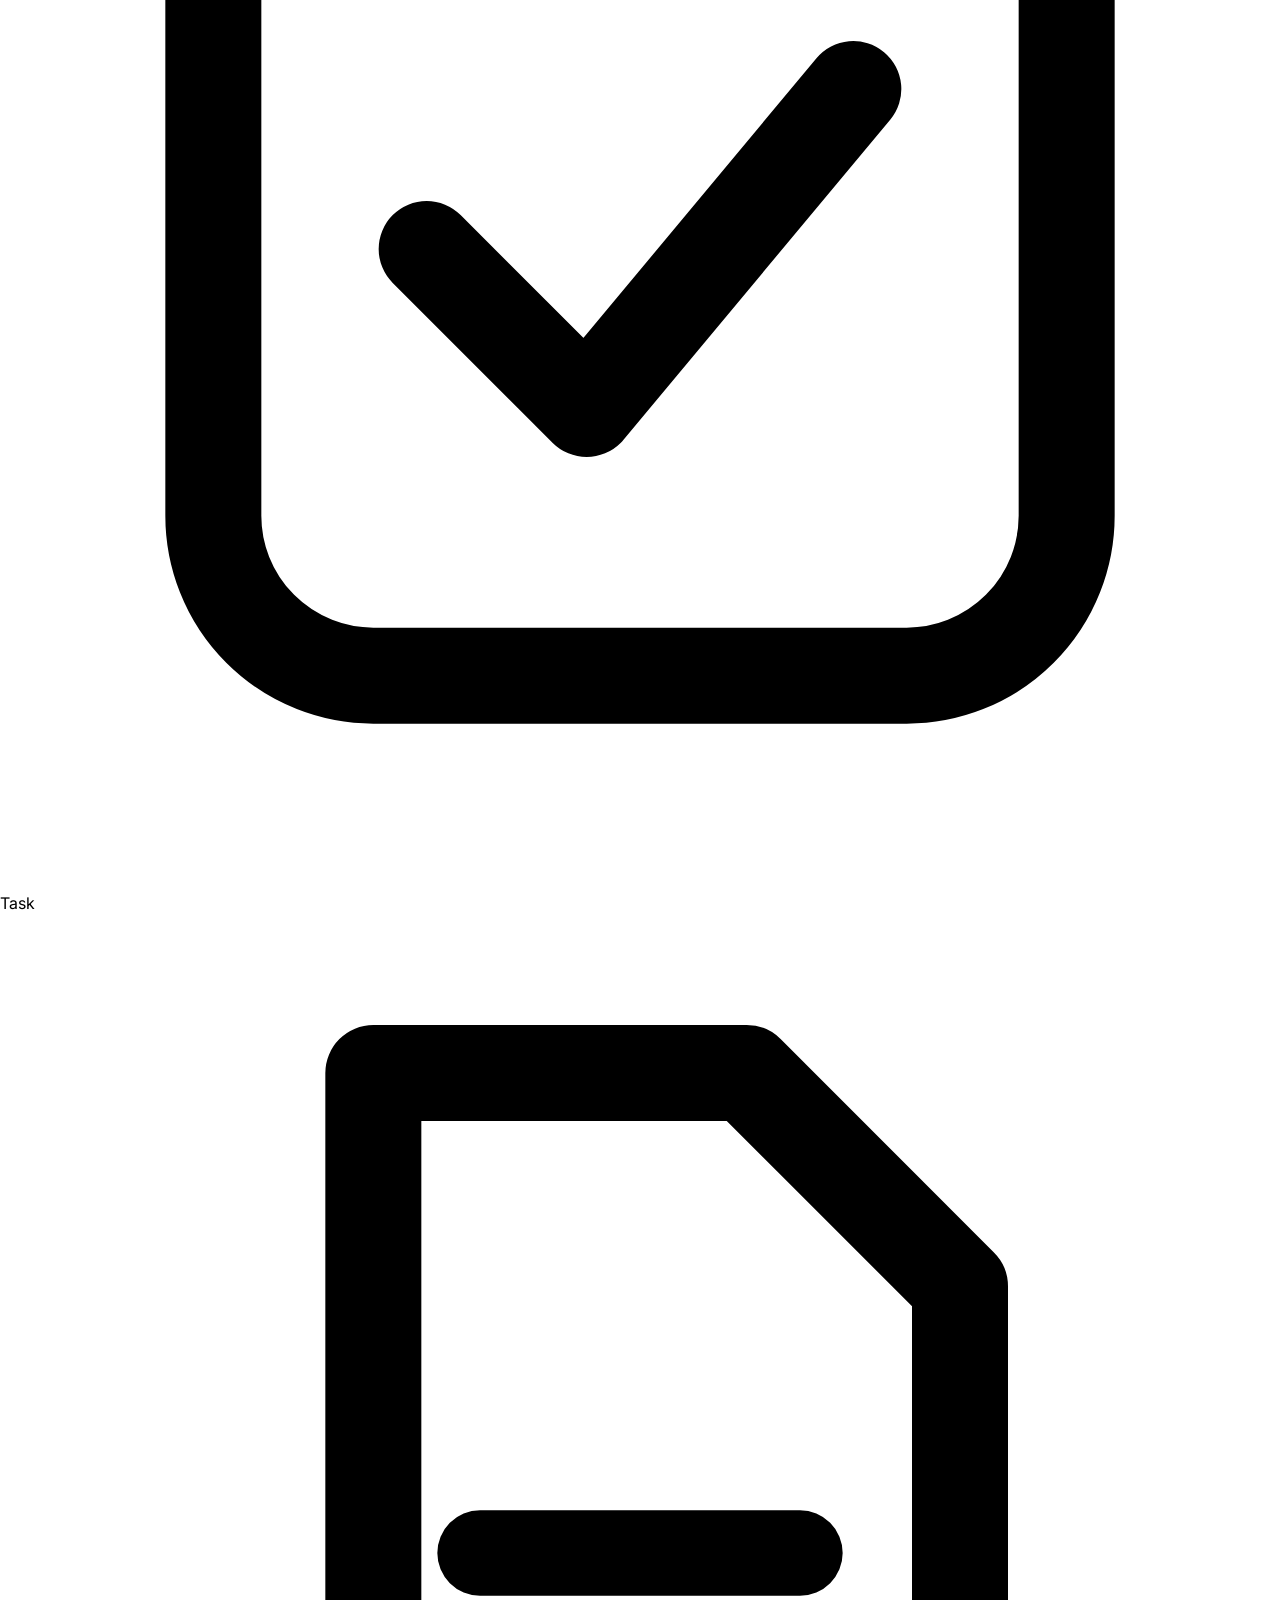
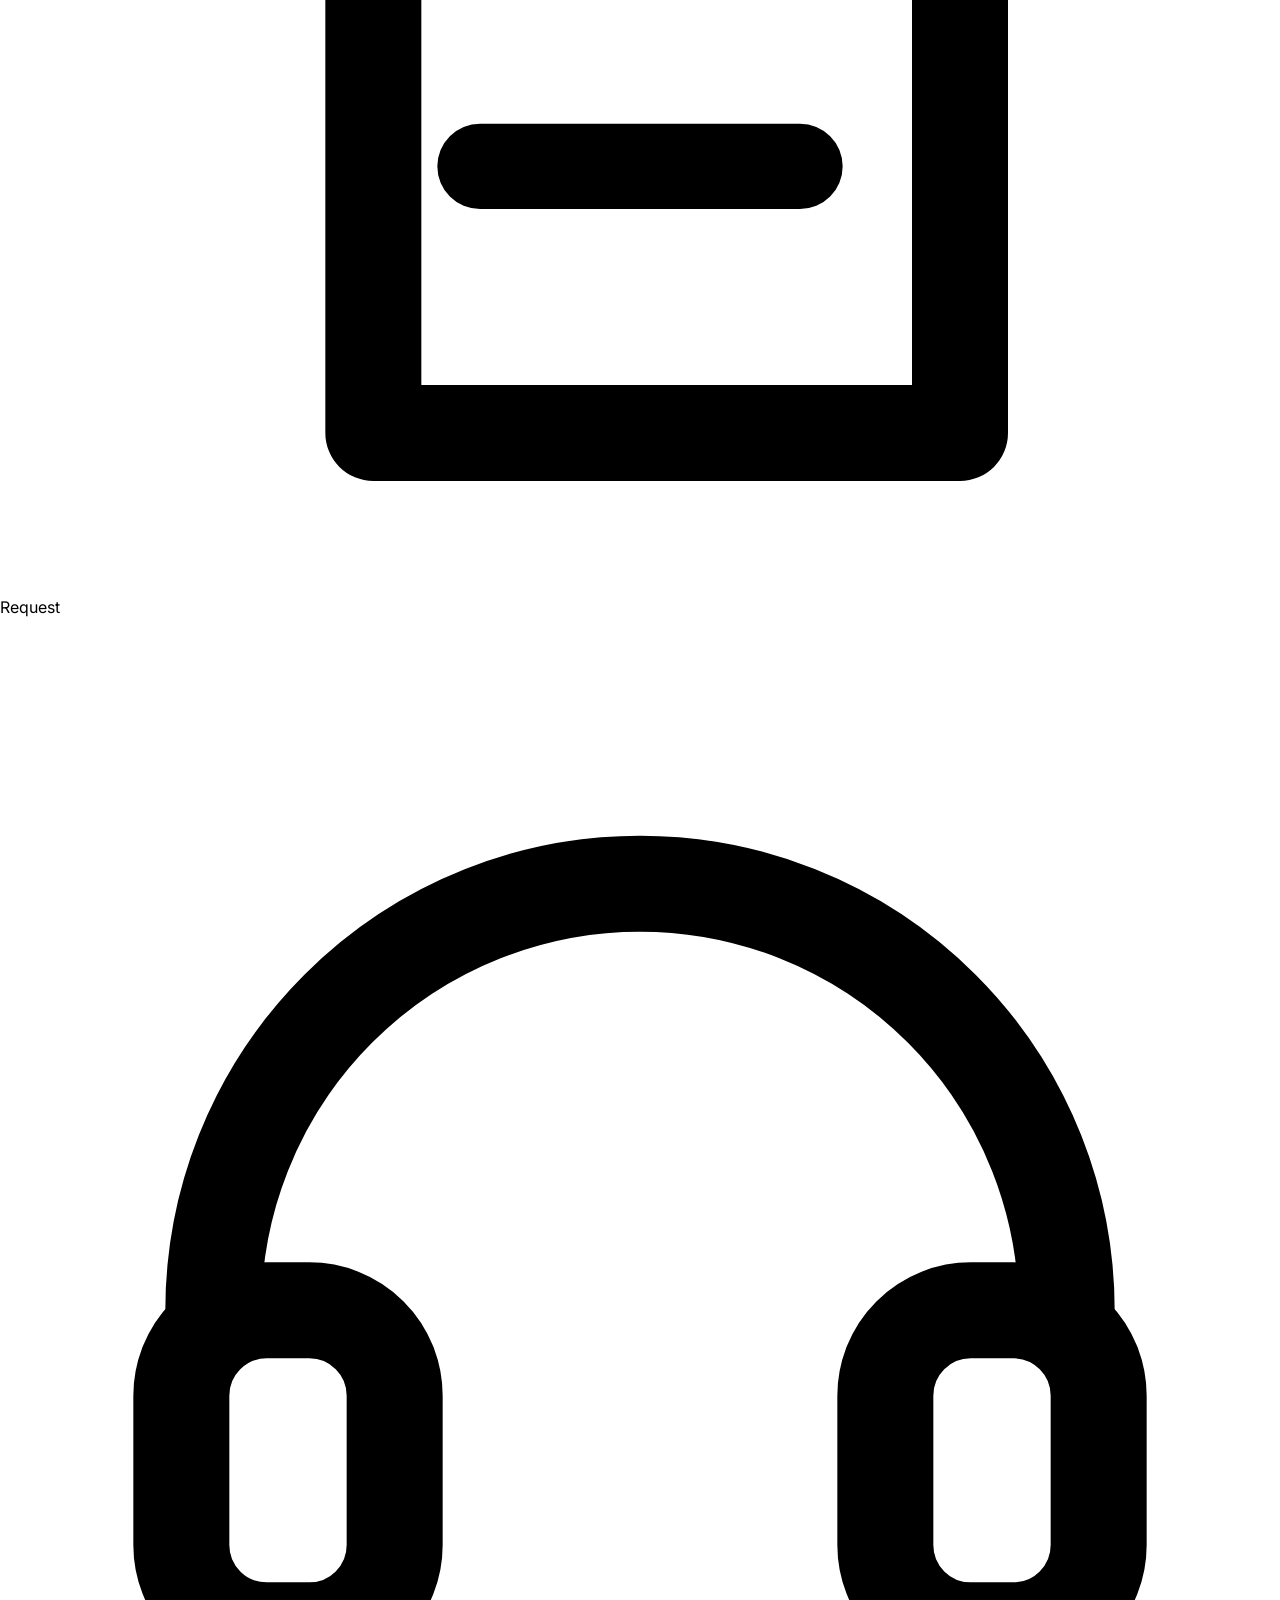
==== commit 916541df: "Refactor comments and modify footer legal text Updated comments and adjusted legal text in the foote" ====
--- a/index.html
+++ b/index.html
@@ -6,8 +6,6 @@
 <title>SuhaiB</title>
 <meta name="color-scheme" content="dark light">
 
-<!-- SB preloads the hero image + name mark at highest priority so they paint instantly, no flash -->
-<link rel="preload" as="image" href="assets/images/main.jpg" fetchpriority="high">
 <link rel="preload" as="image" href="assets/images/name.png" fetchpriority="high">
 
 <link rel="stylesheet" href="style.css">
@@ -23,8 +21,6 @@
 <div class="protected-shield protected-shield-logo" aria-hidden="true"></div>
 </div>
 
-<!-- SB nav-right holds both the desktop link row (≥960px, opposite the logo) and the
-     mobile hamburger (<960px) — only one of the two is ever visible at a given width. -->
 <div class="nav-right">
 <div class="nav-links-desktop" id="nav-links-desktop">
 <a href="/" id="nav-home-link" class="nav-desktop-link">Home</a>
@@ -51,16 +47,15 @@
 <li><a href="https://suhaib.org/contact" class="menu-nav-link">Contact</a></li>
 </ul>
 <div class="menu-legal-row">
-<a href="https://suhaib.org/privacy">Privacy</a>
+<a href="https://suhaib.org/privacypolicy">Privacy Policy</a>
 <span class="menu-legal-sep">&amp;</span>
-<a href="https://suhaib.org/termsandlicensing">Terms &amp; Licensing</a>
+<a href="https://suhaib.org/termsandconditions">Terms &amp; Conditions</a>
 </div>
 </div>
 
 <main>
 
-<!-- SB HERO — badge, headline (4 lines mobile / ≤3 desktop), sub-head (3 lines),
-     per-word meta line, then a plain "View about us" line. Fades in on load. -->
+<!-- SB HERO — badge, headline, sub-head, meta line, "view about us" line. Fades in on load. -->
 <section id="hero" class="hero-section">
 <div class="hero-inner">
 
@@ -76,7 +71,7 @@
 <p class="hero-heading-desc reveal-load-item">Websites, interfaces, and digital products shaped<br>with thoughtful design, clean technology,<br>and careful detail.</p>
 
 <p class="hero-meta reveal-load-item">
-<span class="hero-meta-sep">·</span> <span class="hero-meta-word">Design</span> <span class="hero-meta-sep">·</span> <span class="hero-meta-word">Development</span> <span class="hero-meta-sep">·</span> <span class="hero-meta-word">Branding</span>
+<span class="hero-meta-word">Web</span> <span class="hero-meta-sep">·</span> <span class="hero-meta-word">Design</span> <span class="hero-meta-sep">·</span> <span class="hero-meta-word">Development</span> <span class="hero-meta-sep">·</span> <span class="hero-meta-word">Branding</span>
 </p>
 
 <p class="hero-view-row reveal-load-item">
@@ -87,10 +82,154 @@
 </div>
 </section>
 
-<!-- SB MAIN IMAGE — full-bleed, edge to edge, protected, fades in over ~1.8s, inverts for light theme -->
-<section class="hero-image-section">
-<img src="assets/images/main.jpg" alt="" class="hero-main-img protected-img" loading="eager" fetchpriority="high" decoding="async" draggable="false">
-<div class="protected-shield" aria-hidden="true"></div>
+<!-- SB CODE MOCKUP — a fully coded recreation of the product UI (no image asset).
+     Sized with CSS container queries so it always exactly fills its container
+     on any screen (see .mock-window in style.css), and switches to a light
+     palette automatically in light mode. -->
+<section class="hero-mock-section">
+<div class="hero-mock-scroll" id="hero-mock-scroll">
+<div class="mock-window" id="mock-window">
+
+<!-- LEFT — sidebar -->
+<div class="mock-pane mock-sidebar">
+<div class="mock-fade-block mock-sidebar-top">
+<div class="mock-brand-row">
+<div class="mock-brand">
+<span class="mock-logo-badge">SB</span>
+<span class="mock-brand-name">suhaib.org</span>
+<svg class="mock-ic mock-ic-sm" viewBox="0 0 24 24"><path d="M6 9l6 6 6-6" fill="none" stroke="currentColor" stroke-width="2" stroke-linecap="round" stroke-linejoin="round"/></svg>
+</div>
+<div class="mock-brand-tools">
+<svg class="mock-ic" viewBox="0 0 24 24"><path d="M4 20h4l11-11-4-4L4 16v4z" fill="none" stroke="currentColor" stroke-width="1.7" stroke-linejoin="round"/></svg>
+<svg class="mock-ic" viewBox="0 0 24 24"><circle cx="11" cy="11" r="6" fill="none" stroke="currentColor" stroke-width="1.8"/><path d="M20 20l-4.3-4.3" stroke="currentColor" stroke-width="1.8" stroke-linecap="round"/></svg>
+</div>
+</div>
+
+<nav class="mock-nav">
+<span class="mock-nav-item"><svg class="mock-ic" viewBox="0 0 24 24"><path d="M4 11.5 12 4l8 7.5M6 10v9h5v-5h2v5h5v-9" fill="none" stroke="currentColor" stroke-width="1.8" stroke-linecap="round" stroke-linejoin="round"/></svg>Home</span>
+<span class="mock-nav-item"><svg class="mock-ic" viewBox="0 0 24 24"><circle cx="12" cy="12" r="7" fill="none" stroke="currentColor" stroke-width="1.8"/><circle cx="12" cy="12" r="2.2" fill="currentColor"/></svg>Process</span>
+<span class="mock-nav-item"><svg class="mock-ic" viewBox="0 0 24 24"><path d="M12 3l7 3v6c0 4.5-3 7.5-7 9-4-1.5-7-4.5-7-9V6l7-3z" fill="none" stroke="currentColor" stroke-width="1.8" stroke-linejoin="round"/></svg>About</span>
+<span class="mock-nav-item mock-nav-active"><svg class="mock-ic" viewBox="0 0 24 24"><path d="M4 5h16v11H8l-4 4V5z" fill="none" stroke="currentColor" stroke-width="1.8" stroke-linejoin="round"/></svg>Contact<svg class="mock-ic mock-ic-sm mock-chevron-open" viewBox="0 0 24 24"><path d="M6 9l6 6 6-6" fill="none" stroke="currentColor" stroke-width="2" stroke-linecap="round" stroke-linejoin="round"/></svg></span>
+</nav>
+
+<div class="mock-subnav-label">IN CONTACT</div>
+<nav class="mock-subnav">
+<span class="mock-subnav-item mock-subnav-active"><svg class="mock-ic" viewBox="0 0 24 24"><circle cx="12" cy="12" r="7" fill="none" stroke="currentColor" stroke-width="1.8"/><circle cx="12" cy="12" r="2.2" fill="currentColor"/></svg>Building</span>
+<span class="mock-subnav-item"><svg class="mock-ic" viewBox="0 0 24 24"><rect x="4" y="4" width="16" height="16" rx="3" fill="none" stroke="currentColor" stroke-width="1.8"/><path d="M8 12l3 3 5-6" fill="none" stroke="currentColor" stroke-width="1.8" stroke-linecap="round" stroke-linejoin="round"/></svg>Task</span>
+<span class="mock-subnav-item"><svg class="mock-ic" viewBox="0 0 24 24"><path d="M7 3h7l4 4v14H7V3z" fill="none" stroke="currentColor" stroke-width="1.8" stroke-linejoin="round"/><path d="M9 12h6M9 16h6" stroke="currentColor" stroke-width="1.6" stroke-linecap="round"/></svg>Request</span>
+<span class="mock-subnav-item"><svg class="mock-ic" viewBox="0 0 24 24"><path d="M4 13a8 8 0 0 1 16 0" fill="none" stroke="currentColor" stroke-width="1.8" stroke-linecap="round"/><rect x="3.4" y="13" width="4" height="6" rx="1.6" fill="none" stroke="currentColor" stroke-width="1.8"/><rect x="16.6" y="13" width="4" height="6" rx="1.6" fill="none" stroke="currentColor" stroke-width="1.8"/></svg>Support</span>
+</nav>
+
+<div class="mock-files-label">FILES</div>
+</div>
+
+<div class="mock-files-loading" id="mock-files-loading">Loading...</div>
+<div class="mock-files" id="mock-files">
+<span class="mock-file-item mock-file-active"><span class="mock-file-icon mock-file-icon-jsx">⚛</span>App.jsx</span>
+<span class="mock-file-item"><span class="mock-file-icon mock-file-icon-jsx">⚛</span>Navbar.jsx</span>
+<span class="mock-file-item"><span class="mock-file-icon mock-file-icon-html">&lt;/&gt;</span>index.html</span>
+<span class="mock-file-item"><span class="mock-file-icon mock-file-icon-css">#</span>styles.css</span>
+<span class="mock-file-item"><span class="mock-file-icon mock-file-icon-js">JS</span>utils.js</span>
+<span class="mock-file-item"><span class="mock-file-icon mock-file-icon-js">JS</span>constants.js</span>
+</div>
+
+<div class="mock-collapse">«</div>
+</div>
+
+<!-- MIDDLE — Contact / Building panel -->
+<div class="mock-pane mock-middle">
+<div class="mock-fade-block mock-middle-top">
+
+<div class="mock-breadcrumb">Contact <span class="mock-crumb-sep">›</span> <span class="mock-crumb-active">Building</span><span class="mock-crumb-dot"></span><span class="mock-crumb-more">•••</span></div>
+
+<div class="mock-hero-row">
+<div class="mock-cube-icon">
+<svg viewBox="0 0 24 24"><path d="M12 3l8 4.5v9L12 21l-8-4.5v-9L12 3z" fill="none" stroke="currentColor" stroke-width="1.5"/><path d="M12 3v9M4 7.5l8 4.5 8-4.5M12 21v-9" fill="none" stroke="currentColor" stroke-width="1.5" stroke-linejoin="round"/></svg>
+</div>
+<div class="mock-hero-copy">
+<h3 class="mock-hero-title">We build perfect, <span class="mock-accent-text">premium</span> websites.</h3>
+<p class="mock-hero-desc">Modern. Fast. Responsive. Built with clean code and attention to every detail.</p>
+</div>
+</div>
+
+<div class="mock-section-label">Activity</div>
+<div class="mock-activity-list">
+<div class="mock-activity-item">
+<span class="mock-activity-icon mock-activity-icon-a"><svg viewBox="0 0 24 24"><path d="M12 3l1.8 5.2L19 10l-5.2 1.8L12 17l-1.8-5.2L5 10l5.2-1.8L12 3z" fill="currentColor"/></svg></span>
+<span>Planning and structuring the <em>premium React.js</em> website. We create scalable, clean and maintainable code.</span>
+</div>
+<div class="mock-activity-item">
+<span class="mock-activity-icon mock-activity-icon-b"><svg viewBox="0 0 24 24"><path d="M12 21a8 8 0 1 1 8-8c0 2-1 3-3 3h-1a2 2 0 0 0 0 4h0" fill="none" stroke="currentColor" stroke-width="1.6"/><circle cx="8" cy="10" r="1" fill="currentColor"/><circle cx="12" cy="7" r="1" fill="currentColor"/><circle cx="16" cy="10" r="1" fill="currentColor"/></svg></span>
+<span>Designing smooth UI/UX with modern animations. Pixel perfect, minimal and elegant.</span>
+</div>
+<div class="mock-activity-item">
+<span class="mock-activity-icon mock-activity-icon-c"><svg viewBox="0 0 24 24"><path d="M13 2 4 14h6l-1 8 9-12h-6l1-8z" fill="currentColor"/></svg></span>
+<span>Optimizing performance and responsiveness. Fast loading, SEO friendly and mobile first.</span>
+</div>
+<div class="mock-activity-item">
+<span class="mock-activity-icon mock-activity-icon-d"><svg viewBox="0 0 24 24"><path d="M12 3l7 3v6c0 4.5-3 7.5-7 9-4-1.5-7-4.5-7-9V6l7-3z" fill="none" stroke="currentColor" stroke-width="1.6"/><path d="M9 12l2 2 4-4" fill="none" stroke="currentColor" stroke-width="1.6" stroke-linecap="round" stroke-linejoin="round"/></svg></span>
+<span>Testing across all devices and browsers. Ensuring a flawless experience everywhere.</span>
+</div>
+</div>
+
+<div class="mock-section-label">Contact</div>
+</div>
+
+<div class="mock-chat" id="mock-chat">
+<div class="mock-chat-msg mock-chat-client">
+<span class="mock-avatar mock-avatar-client">C</span>
+<span class="mock-chat-bubble"><b>Client</b>Hi, I need a premium clothing website built using React.js. It should look modern, fast, and fully responsive across all devices.</span>
+</div>
+<div class="mock-chat-msg mock-chat-us">
+<span class="mock-avatar mock-avatar-us">SB</span>
+<span class="mock-chat-bubble"><b>suhaib.org</b>Got it! I&rsquo;ll build a premium, modern and fully responsive clothing website using React.js. I&rsquo;ll focus on smooth animations, clean UI, high performance and a perfect user experience.</span>
+</div>
+<div class="mock-chat-msg mock-chat-client">
+<span class="mock-avatar mock-avatar-client">C</span>
+<span class="mock-chat-bubble"><b>Client</b>Great! Also make sure the site is SEO friendly, uses latest tech stack, and the code is well structured and maintainable.</span>
+</div>
+<div class="mock-chat-msg mock-chat-us">
+<span class="mock-avatar mock-avatar-us">SB</span>
+<span class="mock-chat-bubble"><b>suhaib.org</b>Sure thing! I&rsquo;ll follow best practices for performance, SEO, and clean code structure. I&rsquo;ll start the setup and share the initial layout shortly.</span>
+</div>
+</div>
+
+<div class="mock-chat-input">Send a message&hellip;<svg class="mock-ic mock-send" viewBox="0 0 24 24"><path d="M3 11l17-8-8 17-2-7-7-2z" fill="none" stroke="currentColor" stroke-width="1.6" stroke-linejoin="round"/></svg></div>
+</div>
+
+<!-- RIGHT — App.jsx code editor -->
+<div class="mock-pane mock-code">
+<div class="mock-fade-block mock-code-tab-row">
+<span class="mock-code-tab"><span class="mock-file-icon mock-file-icon-jsx">⚛</span>App.jsx<span class="mock-tab-x">×</span></span>
+</div>
+
+<div class="mock-code-body">
+<div class="mock-code-status" id="mock-code-status"></div>
+<pre class="mock-code-lines" id="mock-code-lines"><span class="mock-line"><span class="mock-ln">1</span><span class="mock-kw">import</span> React <span class="mock-kw">from</span> <span class="mock-str">'react'</span>;</span>
+<span class="mock-line"><span class="mock-ln">2</span></span>
+<span class="mock-line"><span class="mock-ln">3</span><span class="mock-kw">const</span> <span class="mock-fn">App</span> = () =&gt; {</span>
+<span class="mock-line"><span class="mock-ln">4</span>&nbsp;&nbsp;<span class="mock-kw">return</span> (</span>
+<span class="mock-line"><span class="mock-ln">5</span>&nbsp;&nbsp;&nbsp;&nbsp;<span class="mock-tag">&lt;div</span> <span class="mock-attr">className</span>=<span class="mock-str">"min-h-screen bg-black"</span><span class="mock-tag">&gt;</span></span>
+<span class="mock-line"><span class="mock-ln">6</span>&nbsp;&nbsp;&nbsp;&nbsp;&nbsp;&nbsp;<span class="mock-tag">&lt;header</span> <span class="mock-attr">className</span>=<span class="mock-str">"px-6 py-4 flex</span></span>
+<span class="mock-line"><span class="mock-ln">7</span>&nbsp;&nbsp;&nbsp;&nbsp;&nbsp;&nbsp;<span class="mock-str">items-center justify-between"</span><span class="mock-tag">&gt;</span></span>
+<span class="mock-line"><span class="mock-ln">8</span>&nbsp;&nbsp;&nbsp;&nbsp;&nbsp;&nbsp;&nbsp;&nbsp;<span class="mock-tag">&lt;div</span> <span class="mock-attr">className</span>=<span class="mock-str">"text-xl font-bold</span></span>
+<span class="mock-line"><span class="mock-ln">9</span>&nbsp;&nbsp;&nbsp;&nbsp;&nbsp;&nbsp;&nbsp;&nbsp;<span class="mock-str">text-white"</span><span class="mock-tag">&gt;</span>suhaib.org<span class="mock-tag">&lt;/div&gt;</span></span>
+<span class="mock-line"><span class="mock-ln">10</span>&nbsp;&nbsp;&nbsp;&nbsp;&nbsp;&nbsp;&nbsp;&nbsp;<span class="mock-tag">&lt;nav</span> <span class="mock-attr">className</span>=<span class="mock-str">"space-x-6 text-gray-300"</span><span class="mock-tag">&gt;</span></span>
+<span class="mock-line"><span class="mock-ln">11</span>&nbsp;&nbsp;&nbsp;&nbsp;&nbsp;&nbsp;&nbsp;&nbsp;&nbsp;&nbsp;<span class="mock-tag">&lt;a</span> <span class="mock-attr">href</span>=<span class="mock-str">"#"</span> <span class="mock-attr">className</span>=<span class="mock-str">"hover:text-white"</span><span class="mock-tag">&gt;</span></span>
+<span class="mock-line"><span class="mock-ln">12</span>&nbsp;&nbsp;&nbsp;&nbsp;&nbsp;&nbsp;&nbsp;&nbsp;&nbsp;&nbsp;&nbsp;&nbsp;Home<span class="mock-tag">&lt;/a&gt;</span></span>
+<span class="mock-line"><span class="mock-ln">13</span>&nbsp;&nbsp;&nbsp;&nbsp;&nbsp;&nbsp;&nbsp;&nbsp;&nbsp;&nbsp;<span class="mock-tag">&lt;a</span> <span class="mock-attr">href</span>=<span class="mock-str">"#"</span> <span class="mock-attr">className</span>=<span class="mock-str">"hover:text-white"</span><span class="mock-tag">&gt;</span></span>
+<span class="mock-line"><span class="mock-ln">14</span>&nbsp;&nbsp;&nbsp;&nbsp;&nbsp;&nbsp;&nbsp;&nbsp;&nbsp;&nbsp;&nbsp;&nbsp;Contact<span class="mock-tag">&lt;/a&gt;</span></span>
+<span class="mock-line"><span class="mock-ln">15</span>&nbsp;&nbsp;&nbsp;&nbsp;&nbsp;&nbsp;&nbsp;&nbsp;<span class="mock-tag">&lt;/nav&gt;</span></span>
+<span class="mock-line"><span class="mock-ln">16</span>&nbsp;&nbsp;&nbsp;&nbsp;&nbsp;&nbsp;<span class="mock-tag">&lt;/header&gt;</span></span>
+<span class="mock-line"><span class="mock-ln">17</span>&nbsp;&nbsp;&nbsp;&nbsp;<span class="mock-tag">&lt;/div&gt;</span></span>
+<span class="mock-line"><span class="mock-ln">18</span>&nbsp;&nbsp;);</span>
+<span class="mock-line"><span class="mock-ln">19</span>};</span>
+<span class="mock-line"><span class="mock-ln">20</span><span class="mock-kw">export</span> <span class="mock-kw">default</span> App;</span></pre>
+</div>
+</div>
+
+</div>
+</div>
 </section>
 
 <div class="page-body">
@@ -101,6 +240,10 @@
 <section id="impact" class="impact-section reveal">
 <h2 class="impact-heading reveal-item">Built for the web. Designed to matter.</h2>
 <p class="impact-text reveal-item">We bring together design, development, and technology to create digital experiences that are fast, purposeful, and built with lasting attention to detail.</p>
+<p class="impact-view-row hero-view-row reveal-item">
+<span class="hero-view-label">View</span>
+<a href="https://suhaib.org/process" class="hero-view-link">process <span class="hero-view-arrow">↗</span></a>
+</p>
 </section>
 
 <!-- SB CAPABILITIES — four tall cards, swipeable (~1.2 visible mobile, ~2.5–3 desktop) -->
@@ -124,6 +267,7 @@
 <span class="cv-dot"></span><span class="cv-dot"></span><span class="cv-dot"></span>
 <span class="cv-browser-line cv-line-1"></span>
 <span class="cv-browser-line cv-line-2"></span>
+<span class="cv-browser-line cv-line-3"></span>
 </div>
 </div>
 <h3 class="capability-title">Web Experiences</h3>
@@ -132,8 +276,12 @@
 
 <article class="capability-card">
 <div class="capability-visual capability-visual-systems" aria-hidden="true">
-<span class="cv-flow-ring"></span>
-<span class="cv-flow-ring cv-flow-ring-2"></span>
+<button class="cv-eq-bar" type="button" aria-label="Typography"></button>
+<button class="cv-eq-bar" type="button" aria-label="Imagery"></button>
+<button class="cv-eq-bar cv-eq-active" type="button" aria-label="Composition"></button>
+<button class="cv-eq-bar" type="button" aria-label="Motion"></button>
+<button class="cv-eq-bar" type="button" aria-label="Interaction"></button>
+<button class="cv-eq-bar" type="button" aria-label="Character"></button>
 </div>
 <h3 class="capability-title">Visual Systems</h3>
 <p class="capability-desc">Distinctive visual languages built through typography, imagery, composition, motion, and interaction. A consistent system that gives every experience its own character.</p>
@@ -141,11 +289,13 @@
 
 <article class="capability-card">
 <div class="capability-visual capability-visual-dev" aria-hidden="true">
-<button class="cv-stack-bar" type="button" aria-label="Front-end development"></button>
-<button class="cv-stack-bar" type="button" aria-label="Interaction design"></button>
-<button class="cv-stack-bar" type="button" aria-label="Animation"></button>
-<button class="cv-stack-bar cv-stack-active" type="button" aria-label="Technical experimentation"></button>
-<button class="cv-stack-bar" type="button" aria-label="Development"></button>
+<div class="cv-term">
+<div class="cv-term-bar"><span></span><span></span><span></span></div>
+<div class="cv-term-body">
+<div class="cv-term-line"><span class="cv-term-kw">const</span> <span class="cv-term-fn">build</span> = () =&gt;</div>
+<div class="cv-term-line cv-term-indent">create<span class="cv-term-cursor">▍</span></div>
+</div>
+</div>
 </div>
 <h3 class="capability-title">Creative Development</h3>
 <p class="capability-desc">Turning ideas into functioning digital experiences through thoughtful front-end development, interaction design, animation, and technical experimentation.</p>
@@ -200,7 +350,7 @@
 
 <div class="connect-pills reveal-item">
 <a href="mailto:contact@suhaib.org" class="connect-pill" id="connect-email-pill">contact@suhaib.org</a>
-<a href="https://t.me/+593979487030" target="_blank" rel="noopener" class="connect-pill" id="connect-tel-pill">+593 979487030</a>
+<a href="https://t.me/593979XXXXXX" target="_blank" rel="noopener" class="connect-pill" id="connect-tel-pill">+593 979XXXXXX</a>
 </div>
 
 </section>
@@ -215,7 +365,8 @@
 
 <!-- LEGAL TEXT — full width, sits just above the footer. Links removed, plain text only. -->
 <div class="legal-block legal-block-tight">
-  <p>This is the official website of SB, created as the central home for web design, digital experiences, creative development, and visual work. It brings together the different areas of creativity and technology that define SB, with a focus on thoughtful design, strong visual direction, intuitive experiences, and carefully developed digital work.</p>
+ website improvements, and new ideas that become part of SB.</p>
+<p>This is the official website of SB, created as the central home for web design, digital experiences, creative development, and visual work. It brings together the different areas of creativity and technology that define SB, with a focus on thoughtful design, strong visual direction, intuitive experiences, and carefully developed digital work.</p>
 
 <p>SB is focused on designing and building for the web. This includes website design, interface design, front-end development, interaction, animation, creative technology, and other forms of digital creation. The work combines design and technology to create experiences that are visually distinctive while remaining clear, responsive, functional, and enjoyable to use.</p>
 
@@ -242,10 +393,11 @@
 <footer class="site-footer">
 <div class="footer-statement">
 <p class="footer-tagline"><span class="footer-tagline-cap">INSPIRED</span> <span class="footer-tagline-thin">by the</span> <span class="footer-tagline-cap">IMPOSSIBLE</span></p>
-<p class="footer-credit">Est. 2024</p>
+<p class="footer-credit">Since 2024 Est.</p>
 <div class="footer-legal-row">
 <a href="https://suhaib.org/privacypolicy">Privacy Policy</a>
-<a href="https://suhaib.org/termsandlicensing">Terms &amp; Licensing</a>
+<span class="footer-legal-sep">&amp;</span>
+<a href="https://suhaib.org/termsandconditions">Terms &amp; Conditions</a>
 </div>
 </div>
 </footer>
--- a/style.css
+++ b/style.css
@@ -159,14 +159,14 @@
 /* --- SB's menu icon: minimal, compact two-bar mark (not a raster asset) that
    morphs directly into a small clean X — top bar drops+rotates, bottom bar
    lifts+rotates, meeting at centre. Reverses the same way on close. --- */
-.menu-icon-wrap { position: relative; display: block; width: 19px; height: 13px; }
+.menu-icon-wrap { position: relative; display: block; width: 15px; height: 13px; }
 .menu-bar {
 position: absolute; left: 0; width: 100%; height: 01.09px; border-radius: 2px;
 background: var(--text-primary);
 transition: top 0.4s var(--ease), transform 0.46s var(--spring);
 }
 .menu-bar-1 { top: 0; }
-.menu-bar-2 { top: 11.4px; }
+.menu-bar-2 { top: 8.4px; }
 body.menu-open .menu-bar-1 { top: 5.7px; transform: rotate(45deg); }
 body.menu-open .menu-bar-2 { top: 5.7px; transform: rotate(-45deg); }
 
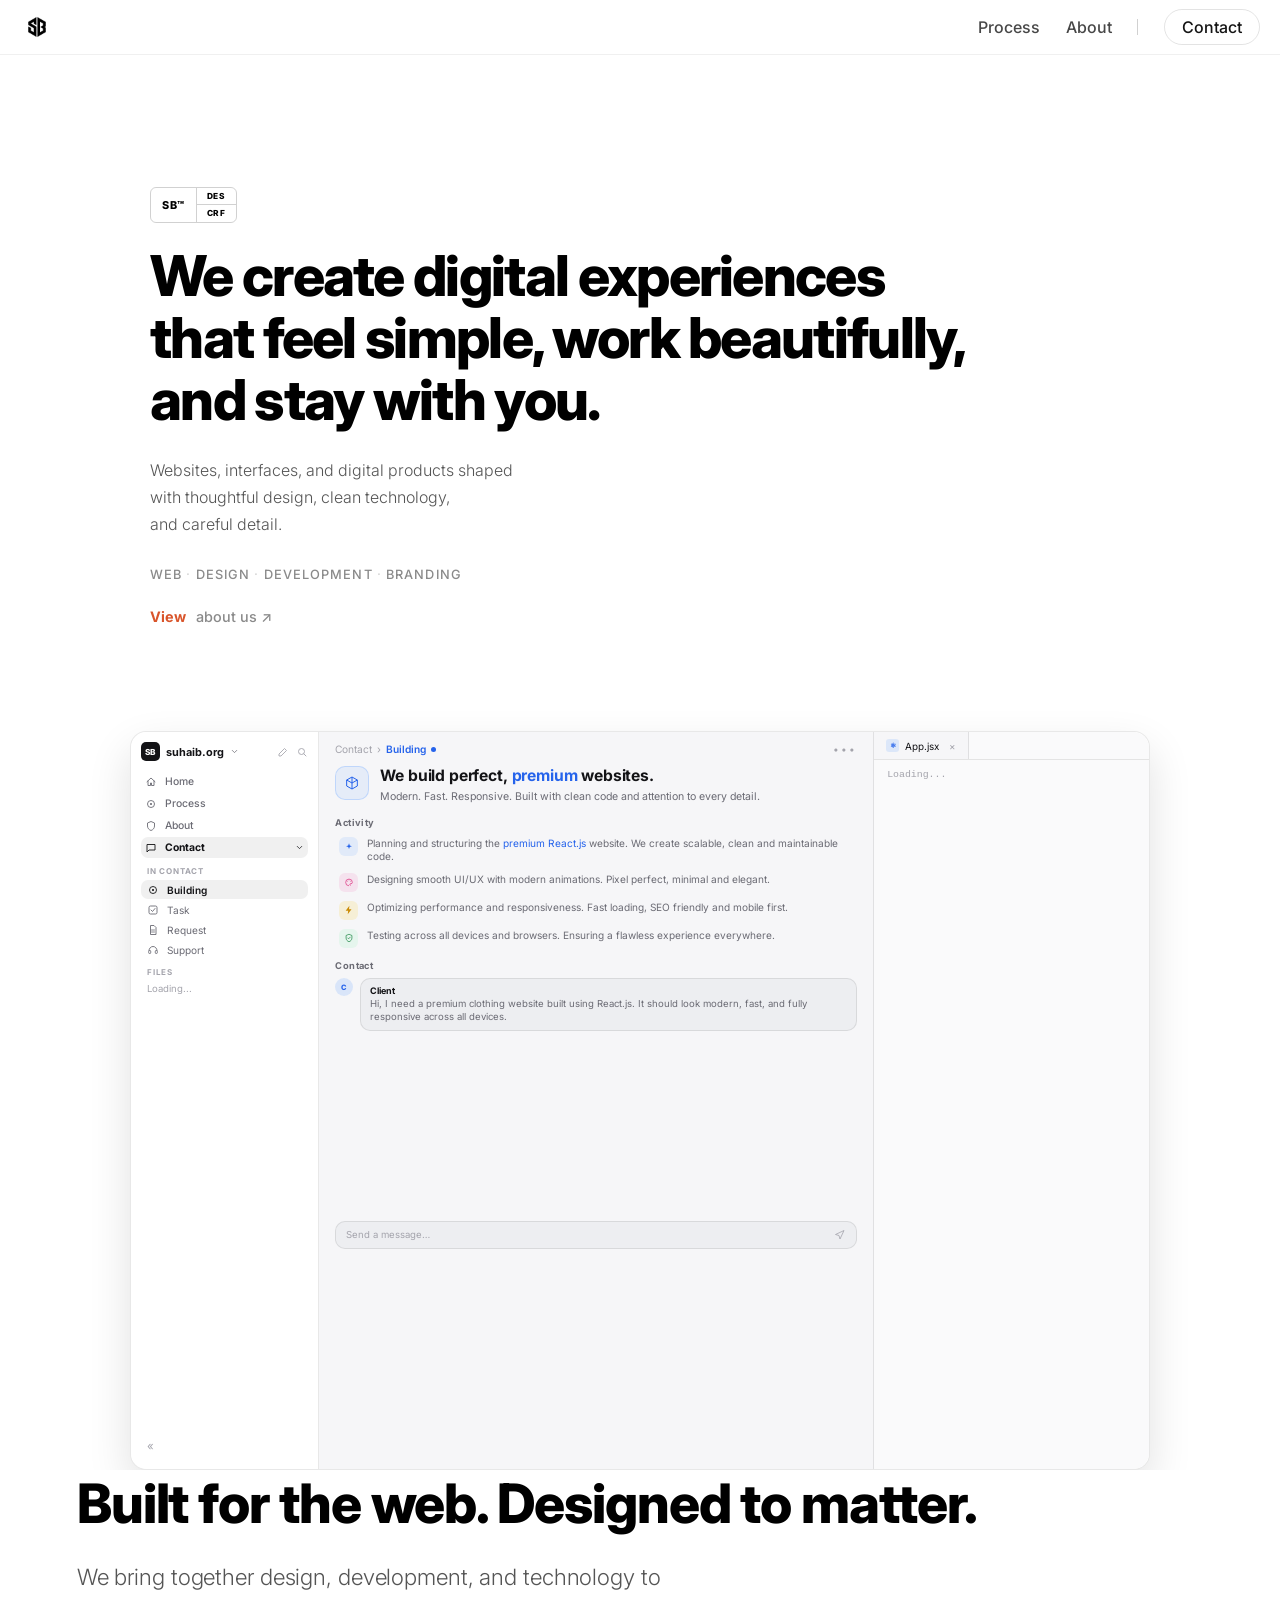
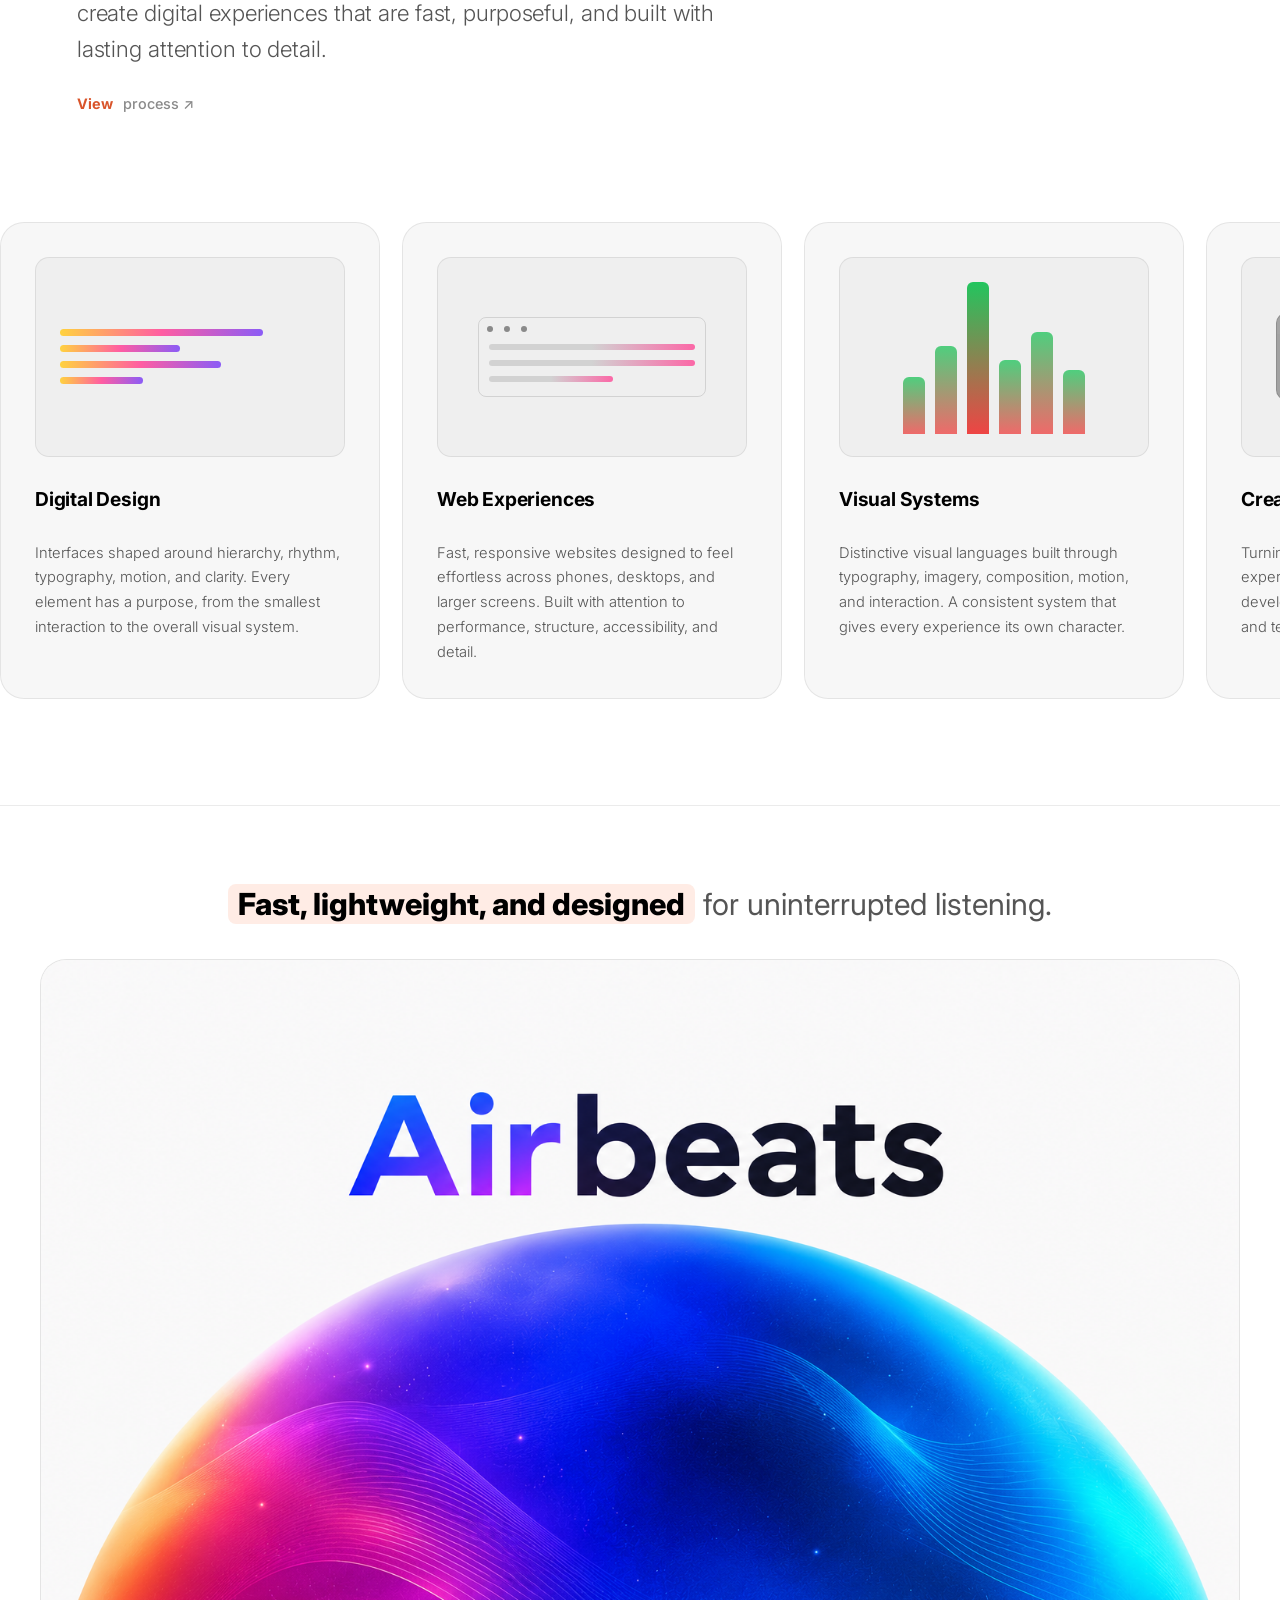
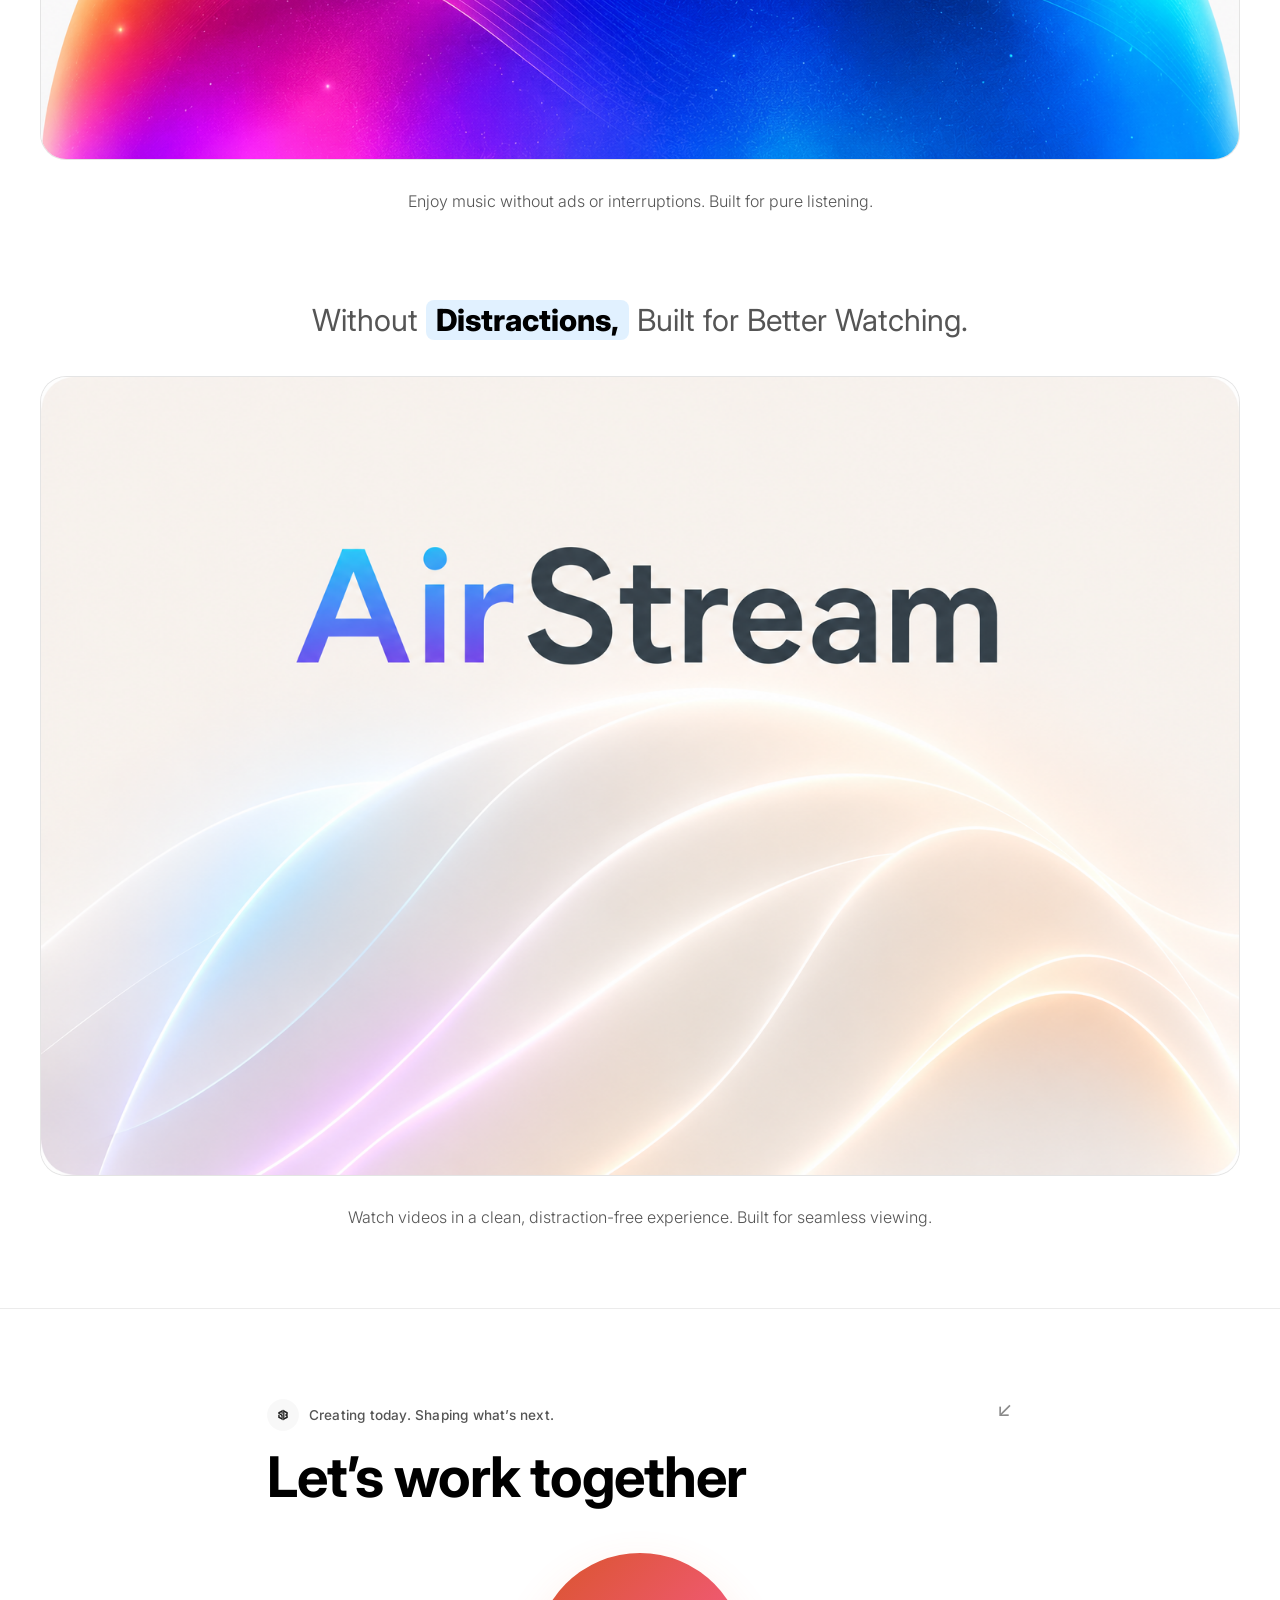
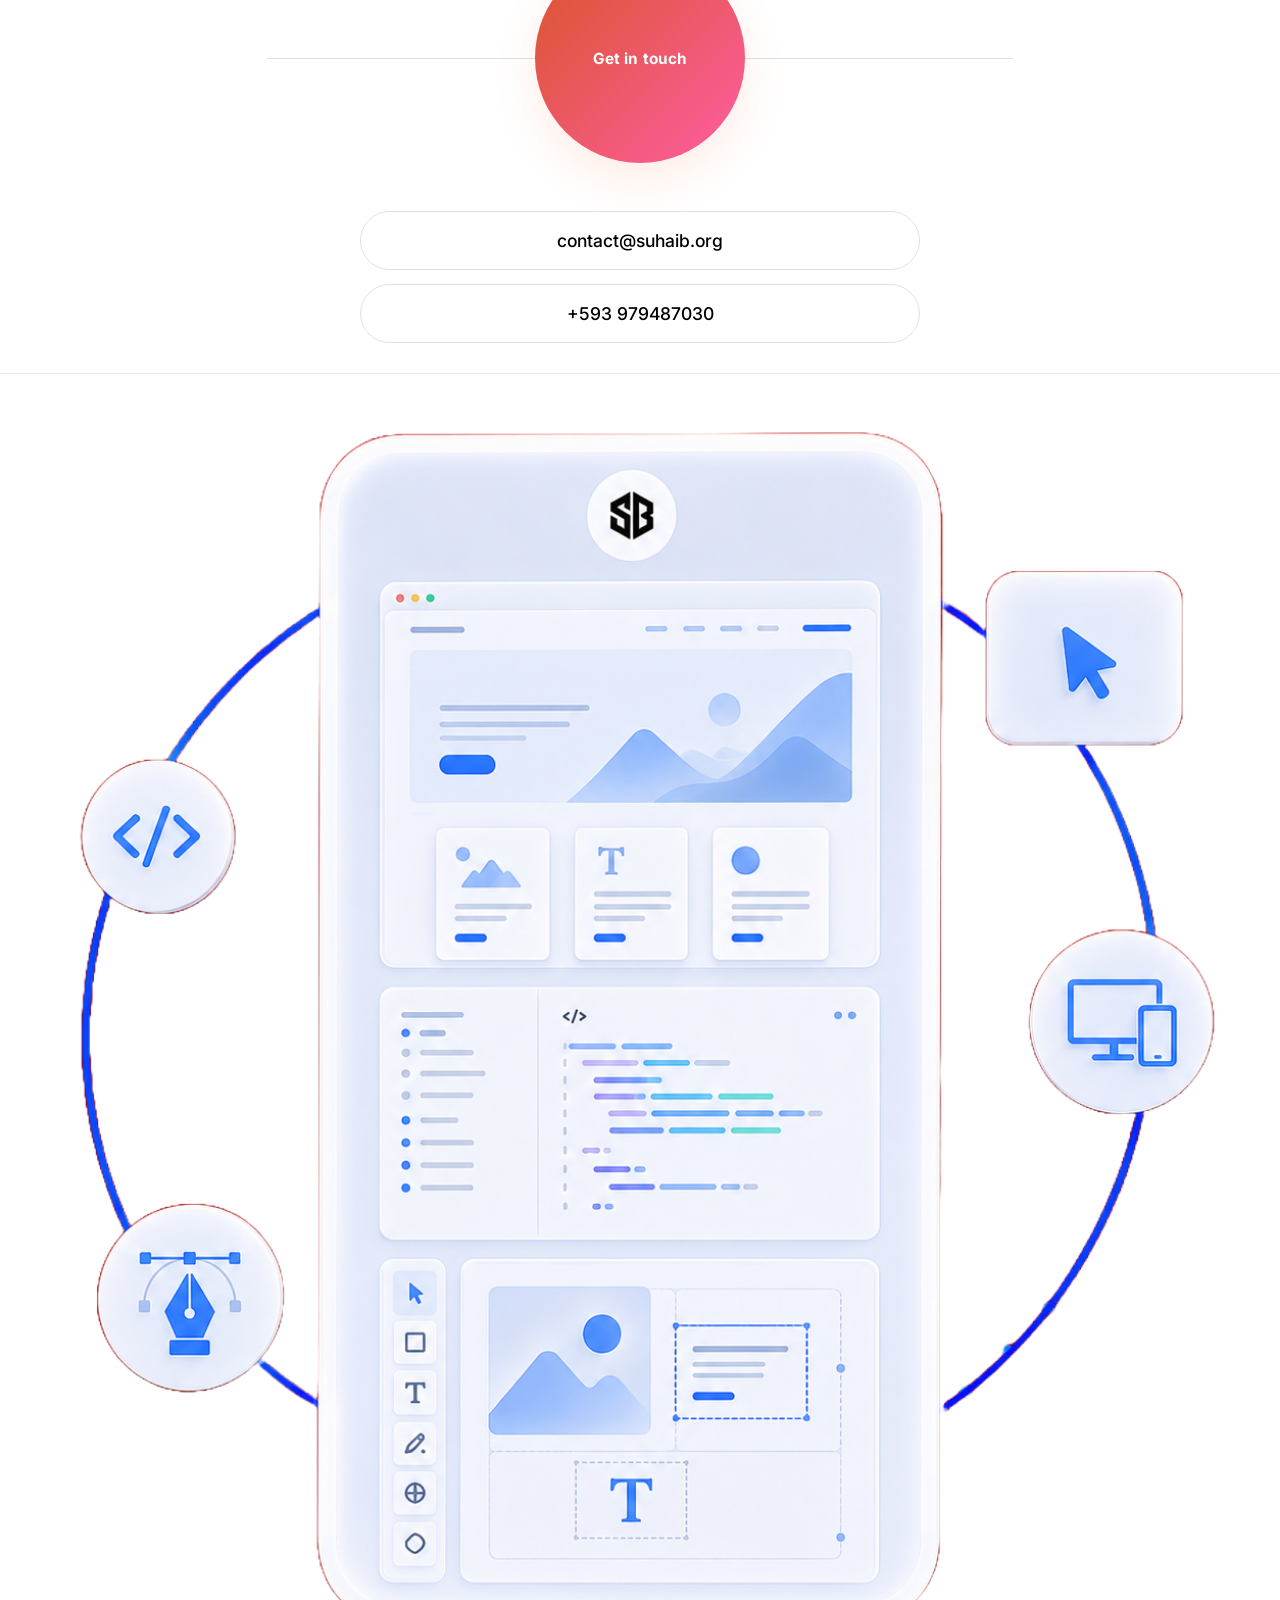
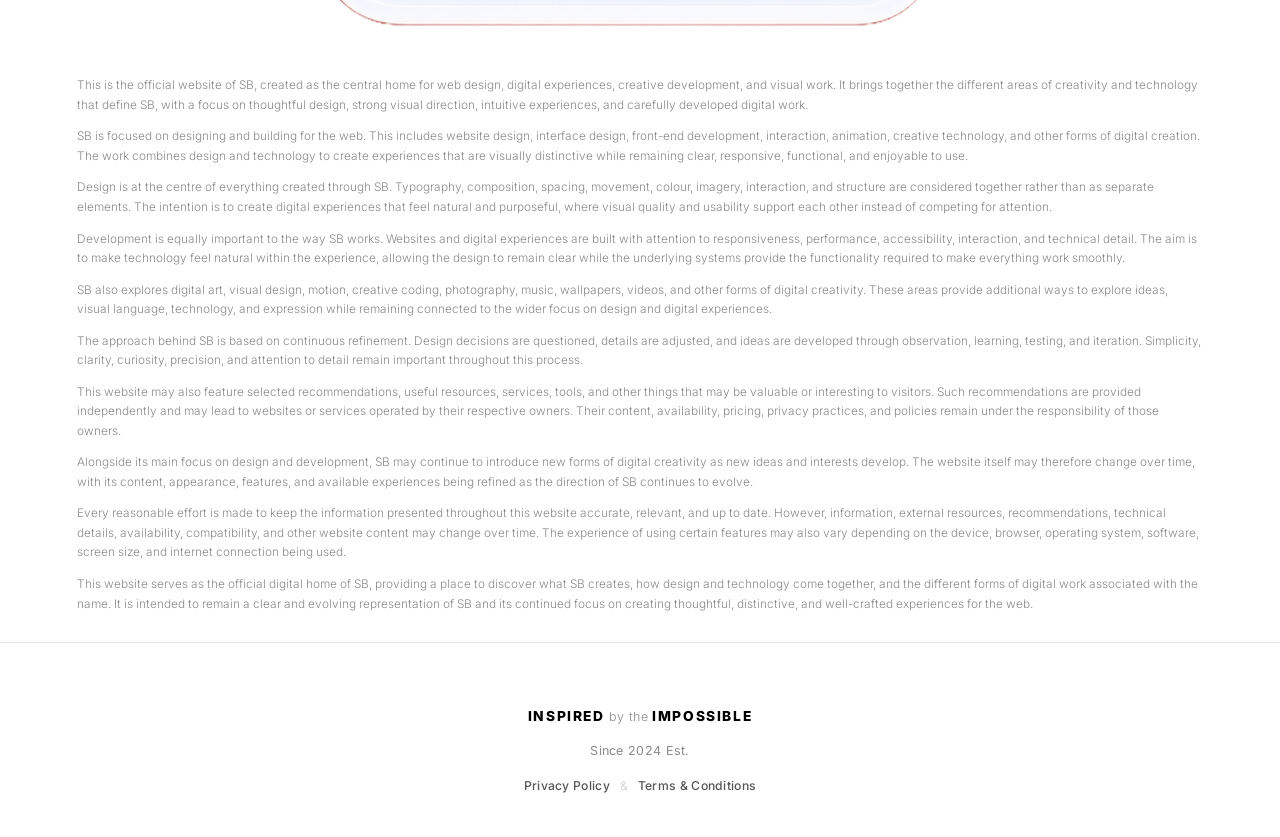
==== commit 8aee6afd: "Update contact link and enhance legal text Updated contact information and improved legal text." ====
--- a/index.html
+++ b/index.html
@@ -350,7 +350,7 @@
 
 <div class="connect-pills reveal-item">
 <a href="mailto:contact@suhaib.org" class="connect-pill" id="connect-email-pill">contact@suhaib.org</a>
-<a href="https://t.me/593979XXXXXX" target="_blank" rel="noopener" class="connect-pill" id="connect-tel-pill">+593 979XXXXXX</a>
+<a href="https://t.me/+593979487030" target="_blank" rel="noopener" class="connect-pill" id="connect-tel-pill">+593 979487030</a>
 </div>
 
 </section>
@@ -365,7 +365,7 @@
 
 <!-- LEGAL TEXT — full width, sits just above the footer. Links removed, plain text only. -->
 <div class="legal-block legal-block-tight">
- website improvements, and new ideas that become part of SB.</p>
+ 
 <p>This is the official website of SB, created as the central home for web design, digital experiences, creative development, and visual work. It brings together the different areas of creativity and technology that define SB, with a focus on thoughtful design, strong visual direction, intuitive experiences, and carefully developed digital work.</p>
 
 <p>SB is focused on designing and building for the web. This includes website design, interface design, front-end development, interaction, animation, creative technology, and other forms of digital creation. The work combines design and technology to create experiences that are visually distinctive while remaining clear, responsive, functional, and enjoyable to use.</p>
--- a/style.css
+++ b/style.css
@@ -98,7 +98,7 @@
 ::-webkit-scrollbar-track { background: var(--scroll-track); }
 ::-webkit-scrollbar-thumb { background: var(--scroll-thumb); border-radius: 10px; }
 
-/* --- SB image protection (logo, main image, hero2) ---
+/* --- SB image protection (logo, hero2) ---
    Lightweight, client-side deterrents only — not foolproof, as none of these
    ever fully are, but enough to stop casual right-click-save / drag-out. */
 .protected-img {
@@ -140,8 +140,6 @@
 .nav-left { position: relative; display: flex; align-items: center; }
 #navbar.scrolled { background: var(--nav-bg-scrolled); }
 .nav-logo { height: 30px; width: auto; object-fit: contain; filter: var(--logo-filter); }
-/* nav-right holds the desktop link row and the hamburger — only one shows at a time,
-   and both live on the right, opposite the logo. */
 .nav-right { display: flex; align-items: center; gap: 10px; }
 @media (min-width: 960px) {
 #menu-toggle { display: none; }
@@ -156,23 +154,23 @@
 .icon-img { width: 24px; height: 24px; }
 }
 
-/* --- SB's menu icon: minimal, compact two-bar mark (not a raster asset) that
+/* --- SB's menu icon: a minimal, compact two-bar mark, thin and small, that
    morphs directly into a small clean X — top bar drops+rotates, bottom bar
    lifts+rotates, meeting at centre. Reverses the same way on close. --- */
-.menu-icon-wrap { position: relative; display: block; width: 15px; height: 13px; }
+.menu-icon-wrap { position: relative; display: block; width: 13px; height: 11px; }
 .menu-bar {
-position: absolute; left: 0; width: 100%; height: 01.09px; border-radius: 2px;
+position: absolute; left: 0; width: 100%; height: 1.2px; border-radius: 2px;
 background: var(--text-primary);
 transition: top 0.4s var(--ease), transform 0.46s var(--spring);
 }
 .menu-bar-1 { top: 0; }
-.menu-bar-2 { top: 8.4px; }
-body.menu-open .menu-bar-1 { top: 5.7px; transform: rotate(45deg); }
-body.menu-open .menu-bar-2 { top: 5.7px; transform: rotate(-45deg); }
+.menu-bar-2 { top: 7.8px; }
+body.menu-open .menu-bar-1 { top: 4.9px; transform: rotate(45deg); }
+body.menu-open .menu-bar-2 { top: 4.9px; transform: rotate(-45deg); }
 
 /* --- SB's desktop inline nav: Home / Process / About | Contact — sits on the
    right, opposite the logo. Process / About / Contact are always visible;
-   Home alone stays hidden until the main hero image has scrolled past
+   Home alone stays hidden until the coded mockup has scrolled past
    (toggled via .nav-home-visible in JS). --- */
 .nav-links-desktop { display: none; }
 @media (min-width: 960px) {
@@ -272,9 +270,6 @@
 .hero-inner .reveal-load-item:nth-child(4) { transition-delay: 0.5s; }
 .hero-inner .reveal-load-item:nth-child(5) { transition-delay: 0.64s; }
 
-/* SB's SB™ | DES / CRF mark — a bordered box with a vertical divider after the
-   left cell and a horizontal divider between DES and CRF, forming the same
-   T-junction as the reference mark. Sized small, to sit with the headline. */
 .hero-badge-box {
 display: inline-flex; align-items: stretch;
 border: 1.3px solid var(--border-strong); border-radius: 6px;
@@ -301,8 +296,6 @@
 font-size: clamp(1.85rem, 6.6vw, 4rem);
 color: var(--text-primary);
 }
-/* Manual line breaks guarantee the requested line counts regardless of viewport:
-   4 lines below 960px, 3 lines (or fewer) at 960px and up. */
 .hero-heading-desktop { display: none; }
 @media (min-width: 960px) {
 .hero-heading-mobile { display: none; }
@@ -334,21 +327,6 @@
 .hero-view-link { color: var(--text-tertiary); transition: color 0.3s var(--ease); }
 .hero-view-link:hover, .hero-view-link:active, .hero-view-link.is-active { color: var(--text-primary); }
 .hero-view-arrow { display: inline-block; }
-
-/* --- SB main image — full bleed, edge to edge on every screen size, protected.
-   Fades in over ~1.8s once loaded. In light mode the black source flips to
-   white (and its white text/marks flip to black) via invert + hue-rotate,
-   which preserves the colourful accents' hue while swapping luminance. */
-.hero-image-section { position: relative; width: 100%; margin: 0; padding: 0; line-height: 0; background: var(--bg); overflow: hidden; }
-.hero-main-img {
-width: 100%; height: auto; display: block;
-opacity: 0; filter: none; will-change: opacity;
-transition: opacity 1.8s var(--ease-soft), filter 0.5s var(--ease);
-}
-.hero-main-img.media-ready { opacity: 1; }
-@media (prefers-color-scheme: light) {
-.hero-main-img { filter: invert(1) hue-rotate(180deg) contrast(1.08); }
-}
 
 .page-body { position: relative; z-index: 2; background: var(--bg); }
 
@@ -372,9 +350,185 @@
 }
 
 /* ============================================
+   SB CODE MOCKUP — a fully coded recreation of the product UI, no image asset.
+   Sized with CSS container queries only (no JS measuring/scaling): the grid
+   columns are percentages of the container, so the mockup always exactly
+   fills the available width on any screen — it can never be swiped and never
+   gets clipped. --mu is a single "mock unit" that shrinks smoothly with the
+   container's own width (via cqw), so every internal size scales together
+   proportionally, capping at full size once the container reaches ~1000px.
+   Colours are CSS variables scoped to .mock-window so light mode flips the
+   whole thing to a light UI while dark mode keeps the original dark one.
+   ============================================ */
+.hero-mock-section {
+width: 100%; display: flex; justify-content: center;
+padding: 0 4vw;
+margin-top: clamp(10px, 1.6vw, 18px);
+margin-bottom: 0;
+}
+.hero-mock-scroll {
+width: 100%; max-width: 1020px;
+container-type: inline-size;
+}
+
+.mock-window {
+--mu: clamp(0.4px, 0.1cqw, 1px);
+--mock-bg: #0a0a0c;
+--mock-bg-2: #111115;
+--mock-bg-3: #17171b;
+--mock-code-bg: #0d0d10;
+--mock-text: #eaeaec;
+--mock-text-dim: #97979f;
+--mock-text-dimmer: #66666d;
+--mock-border: rgba(255,255,255,0.09);
+--mock-blue: #6aa6ff;
+--mock-pink: #f472b6;
+--mock-red: #fb7185;
+--mock-green: #86efac;
+--mock-cyan: #7dd3fc;
+--mock-shadow: 0 22px 60px rgba(0,0,0,0.5);
+display: grid; grid-template-columns: 18.5% 1fr 27%;
+width: 100%;
+background: var(--mock-bg);
+border-radius: calc(var(--mu) * 16);
+border: 1px solid var(--mock-border);
+box-shadow: var(--mock-shadow);
+font-family: 'Inter', sans-serif;
+isolation: isolate;
+overflow: hidden;
+opacity: 0; transform: translateY(22px);
+transition: opacity 1s var(--ease-soft), transform 1s var(--ease-soft);
+will-change: opacity, transform;
+}
+@media (prefers-color-scheme: light) {
+.mock-window {
+--mock-bg: #ffffff;
+--mock-bg-2: #f6f6f8;
+--mock-bg-3: #edeef1;
+--mock-code-bg: #fafafb;
+--mock-text: #131316;
+--mock-text-dim: #6b6b74;
+--mock-text-dimmer: #a4a4ac;
+--mock-border: rgba(0,0,0,0.09);
+--mock-blue: #2563eb;
+--mock-pink: #db2777;
+--mock-red: #dc2626;
+--mock-green: #15803d;
+--mock-cyan: #0e7490;
+--mock-shadow: 0 18px 44px rgba(0,0,0,0.12);
+}
+}
+.mock-window.mock-in { opacity: 1; transform: translateY(0); }
+.mock-window.mock-in .mock-pane { animation: mockNeonIn 1.5s var(--ease-soft) forwards; }
+.mock-pane:nth-child(2) { animation-delay: 0.08s !important; }
+.mock-pane:nth-child(3) { animation-delay: 0.16s !important; }
+@keyframes mockNeonIn {
+0% { box-shadow: inset 0 0 0 1px var(--accent-b), inset 0 0 26px rgba(255,93,162,0.22); }
+100% { box-shadow: inset 0 0 0 1px transparent, inset 0 0 0 rgba(0,0,0,0); }
+}
+
+.mock-pane { position: relative; display: flex; flex-direction: column; color: var(--mock-text-dim); }
+.mock-sidebar { background: var(--mock-bg); border-right: 1px solid var(--mock-border); padding: calc(var(--mu) * 10) calc(var(--mu) * 10); gap: calc(var(--mu) * 2); border-radius: calc(var(--mu) * 16) 0 0 calc(var(--mu) * 16); }
+.mock-middle { background: var(--mock-bg-2); border-right: 1px solid var(--mock-border); padding: calc(var(--mu) * 11) calc(var(--mu) * 16) calc(var(--mu) * 14); }
+.mock-code { background: var(--mock-code-bg); border-radius: 0 calc(var(--mu) * 16) calc(var(--mu) * 16) 0; }
+
+.mock-fade-block { opacity: 0; transform: translateY(6px); transition: opacity 3.4s var(--ease-soft), transform 3.4s var(--ease-soft); }
+.mock-fade-block.mock-fade-in { opacity: 1; transform: translateY(0); }
+
+.mock-ic { width: calc(var(--mu) * 12); height: calc(var(--mu) * 12); flex-shrink: 0; }
+.mock-ic-sm { width: calc(var(--mu) * 9); height: calc(var(--mu) * 9); }
+
+.mock-brand-row { display: flex; align-items: center; justify-content: space-between; margin-bottom: calc(var(--mu) * 10); }
+.mock-brand { display: flex; align-items: center; gap: calc(var(--mu) * 6); }
+.mock-logo-badge { width: calc(var(--mu) * 19); height: calc(var(--mu) * 19); border-radius: calc(var(--mu) * 5); background: var(--mock-text); color: var(--mock-bg); font-size: calc(var(--mu) * 8.3); font-weight: 800; display: flex; align-items: center; justify-content: center; }
+.mock-brand-name { font-size: calc(var(--mu) * 10.9); font-weight: 700; color: var(--mock-text); }
+.mock-brand-tools { display: flex; align-items: center; gap: calc(var(--mu) * 7); color: var(--mock-text-dimmer); }
+
+.mock-nav { display: flex; flex-direction: column; gap: calc(var(--mu) * 1); margin-bottom: calc(var(--mu) * 8); }
+.mock-nav-item { display: flex; align-items: center; gap: calc(var(--mu) * 8); padding: calc(var(--mu) * 4); border-radius: calc(var(--mu) * 7); font-size: calc(var(--mu) * 10.4); font-weight: 500; color: var(--mock-text-dim); }
+.mock-nav-active { background: rgba(128,128,128,0.12); color: var(--mock-text); font-weight: 700; }
+.mock-chevron-open { margin-left: auto; }
+
+.mock-subnav-label, .mock-files-label { font-size: calc(var(--mu) * 8); font-weight: 700; letter-spacing: calc(var(--mu) * 0.8); color: var(--mock-text-dimmer); padding: 0 calc(var(--mu) * 6); margin-bottom: calc(var(--mu) * 4); }
+.mock-subnav { display: flex; flex-direction: column; gap: calc(var(--mu) * 1); margin-bottom: calc(var(--mu) * 8); }
+.mock-subnav-item { display: flex; align-items: center; gap: calc(var(--mu) * 8); padding: calc(var(--mu) * 3.5) calc(var(--mu) * 6); border-radius: calc(var(--mu) * 7); font-size: calc(var(--mu) * 10.1); color: var(--mock-text-dim); }
+.mock-subnav-active { background: rgba(128,128,128,0.12); color: var(--mock-text); font-weight: 600; }
+
+.mock-files-loading { padding: 0 calc(var(--mu) * 6); font-size: calc(var(--mu) * 9.6); color: var(--mock-text-dimmer); opacity: 0; height: 0; overflow: hidden; transition: opacity 0.4s ease; }
+.mock-files-loading.mock-visible { opacity: 1; height: auto; margin-bottom: calc(var(--mu) * 4); }
+.mock-files { display: flex; flex-direction: column; gap: calc(var(--mu) * 1); opacity: 0; transform: translateY(5px); transition: opacity 0.7s var(--ease-soft), transform 0.7s var(--ease-soft); will-change: opacity, transform; }
+.mock-files.mock-visible { opacity: 1; transform: translateY(0); }
+.mock-file-item { display: flex; align-items: center; gap: calc(var(--mu) * 7); padding: calc(var(--mu) * 3.5) calc(var(--mu) * 6); border-radius: calc(var(--mu) * 6); font-size: calc(var(--mu) * 9.9); color: var(--mock-text-dim); }
+.mock-file-active { background: rgba(128,128,128,0.12); color: var(--mock-text); }
+.mock-file-icon { width: calc(var(--mu) * 13); height: calc(var(--mu) * 13); border-radius: calc(var(--mu) * 3); display: flex; align-items: center; justify-content: center; font-size: calc(var(--mu) * 7.4); font-weight: 800; flex-shrink: 0; }
+.mock-file-icon-jsx { background: rgba(106,166,255,0.18); color: var(--mock-blue); }
+.mock-file-icon-html { background: rgba(251,113,133,0.18); color: var(--mock-red); font-size: calc(var(--mu) * 6.4); }
+.mock-file-icon-css { background: rgba(125,211,252,0.18); color: var(--mock-cyan); }
+.mock-file-icon-js { background: rgba(250,204,21,0.18); color: #ca8a04; font-size: calc(var(--mu) * 6.4); }
+
+.mock-collapse { margin-top: auto; padding: calc(var(--mu) * 6); font-size: calc(var(--mu) * 11.5); color: var(--mock-text-dimmer); }
+
+/* --- middle pane --- */
+.mock-breadcrumb { display: flex; align-items: center; gap: calc(var(--mu) * 5); font-size: calc(var(--mu) * 10.2); color: var(--mock-text-dimmer); margin-bottom: calc(var(--mu) * 11); }
+.mock-crumb-active { color: var(--mock-blue); font-weight: 600; }
+.mock-crumb-dot { width: calc(var(--mu) * 5); height: calc(var(--mu) * 5); border-radius: 50%; background: var(--mock-blue); }
+.mock-crumb-more { margin-left: auto; letter-spacing: calc(var(--mu) * 2); }
+
+.mock-hero-row { display: flex; align-items: flex-start; gap: calc(var(--mu) * 11); margin-bottom: calc(var(--mu) * 13); }
+.mock-cube-icon { width: calc(var(--mu) * 34); height: calc(var(--mu) * 34); border-radius: calc(var(--mu) * 10); background: rgba(106,166,255,0.12); border: 1px solid rgba(106,166,255,0.3); color: var(--mock-blue); display: flex; align-items: center; justify-content: center; flex-shrink: 0; }
+.mock-cube-icon svg { width: calc(var(--mu) * 16); height: calc(var(--mu) * 16); }
+.mock-hero-title { font-size: calc(var(--mu) * 15.7); font-weight: 700; color: var(--mock-text); letter-spacing: -0.01em; margin-bottom: calc(var(--mu) * 4); }
+.mock-accent-text { color: var(--mock-blue); }
+.mock-hero-desc { font-size: calc(var(--mu) * 10.6); color: var(--mock-text-dim); line-height: 1.45; }
+
+.mock-section-label { font-size: calc(var(--mu) * 9.3); font-weight: 700; letter-spacing: calc(var(--mu) * 0.4); color: var(--mock-text-dim); margin: calc(var(--mu) * 8) 0 calc(var(--mu) * 5); }
+.mock-activity-list { display: flex; flex-direction: column; gap: calc(var(--mu) * 1); }
+.mock-activity-item { display: flex; align-items: flex-start; gap: calc(var(--mu) * 9); padding: calc(var(--mu) * 4); border-radius: calc(var(--mu) * 8); font-size: calc(var(--mu) * 10.1); line-height: 1.3; color: var(--mock-text-dim); }
+.mock-activity-item em { color: var(--mock-blue); font-style: normal; }
+.mock-activity-icon { width: calc(var(--mu) * 19); height: calc(var(--mu) * 19); border-radius: calc(var(--mu) * 6); display: flex; align-items: center; justify-content: center; flex-shrink: 0; }
+.mock-activity-icon svg { width: calc(var(--mu) * 10); height: calc(var(--mu) * 10); }
+.mock-activity-icon-a { background: rgba(106,166,255,0.15); color: var(--mock-blue); }
+.mock-activity-icon-b { background: rgba(244,114,182,0.15); color: var(--mock-pink); }
+.mock-activity-icon-c { background: rgba(250,204,21,0.15); color: #ca8a04; }
+.mock-activity-icon-d { background: rgba(134,239,172,0.15); color: var(--mock-green); }
+
+.mock-chat { display: flex; flex-direction: column; gap: calc(var(--mu) * 7); margin-top: calc(var(--mu) * 2); }
+.mock-chat-msg { display: flex; gap: calc(var(--mu) * 7); align-items: flex-start; opacity: 0; transform: translateY(8px); transition: opacity 0.6s var(--ease-soft), transform 0.6s var(--ease-soft); will-change: opacity, transform; }
+.mock-chat-msg.mock-visible { opacity: 1; transform: translateY(0); }
+.mock-avatar { width: calc(var(--mu) * 18); height: calc(var(--mu) * 18); border-radius: 50%; display: flex; align-items: center; justify-content: center; font-size: calc(var(--mu) * 7.4); font-weight: 800; flex-shrink: 0; }
+.mock-avatar-client { background: rgba(106,166,255,0.2); color: var(--mock-blue); }
+.mock-avatar-us { background: var(--mock-text); color: var(--mock-bg); }
+.mock-chat-bubble { display: block; background: var(--mock-bg-3); border: 1px solid var(--mock-border); border-radius: calc(var(--mu) * 10); padding: calc(var(--mu) * 6) calc(var(--mu) * 9); font-size: calc(var(--mu) * 9.6); line-height: 1.35; color: var(--mock-text-dim); }
+.mock-chat-bubble b { display: block; font-size: calc(var(--mu) * 9); color: var(--mock-text); margin-bottom: calc(var(--mu) * 1); }
+.mock-chat-input { margin-top: calc(var(--mu) * 10); display: flex; align-items: center; justify-content: space-between; padding: calc(var(--mu) * 7) calc(var(--mu) * 10); border-radius: calc(var(--mu) * 10); border: 1px solid var(--mock-border); background: var(--mock-bg-3); font-size: calc(var(--mu) * 9.6); color: var(--mock-text-dimmer); }
+.mock-send { color: var(--mock-text-dimmer); }
+
+/* --- right pane: code editor --- */
+.mock-code-tab-row { display: flex; border-bottom: 1px solid var(--mock-border); }
+.mock-code-tab { display: flex; align-items: center; gap: calc(var(--mu) * 6); padding: calc(var(--mu) * 7) calc(var(--mu) * 12); font-size: calc(var(--mu) * 9.9); color: var(--mock-text); background: var(--mock-bg-2); border-right: 1px solid var(--mock-border); }
+.mock-tab-x { margin-left: calc(var(--mu) * 4); color: var(--mock-text-dimmer); }
+.mock-code-body { padding: calc(var(--mu) * 9) calc(var(--mu) * 13); overflow: hidden; }
+.mock-code-status { font-size: calc(var(--mu) * 9.9); color: var(--mock-text-dimmer); font-family: 'Courier New', monospace; opacity: 0; height: 0; transition: opacity 0.35s ease; }
+.mock-code-status.mock-visible { opacity: 1; height: auto; margin-bottom: calc(var(--mu) * 4); }
+.mock-code-lines { font-family: 'Courier New', monospace; font-size: calc(var(--mu) * 9.9); line-height: 1.75; white-space: pre; }
+.mock-line { display: block; opacity: 0; transform: translateX(-5px); transition: opacity 0.35s var(--ease-soft), transform 0.35s var(--ease-soft); color: var(--mock-text-dim); will-change: opacity, transform; }
+.mock-line.mock-visible { opacity: 1; transform: translateX(0); }
+.mock-ln { display: inline-block; width: calc(var(--mu) * 17); color: var(--mock-text-dimmer); user-select: none; }
+.mock-kw { color: var(--mock-pink); }
+.mock-fn { color: #ca8a04; }
+.mock-tag { color: var(--mock-red); }
+.mock-attr { color: var(--mock-cyan); }
+.mock-str { color: var(--mock-green); }
+
+/* ============================================
    SB IMPACT STATEMENT — full width, edge to edge
    ============================================ */
-.impact-section { padding: clamp(60px, 8vw, 116px) 6vw clamp(24px, 4vw, 44px); width: 100%; }
+.impact-section { padding: 0.5mm 6vw clamp(24px, 4vw, 44px); width: 100%; }
+/* The divider that used to sit right after the coded mockup is hidden (not
+   removed) so index.html stays untouched — only this specific instance,
+   right after .hero-mock-section, disappears; every other divider on the
+   page is unaffected. */
+.hero-mock-section + .page-body > .thin-divider:first-child { display: none; }
 .impact-heading {
 font-family: 'Inter', sans-serif; font-weight: 800; color: var(--text-primary);
 font-size: clamp(1.7rem, 6vw, 3.4rem); line-height: 1.16; letter-spacing: -0.02em;
@@ -388,18 +542,25 @@
 @media (min-width: 960px) {
 .impact-heading, .impact-text { max-width: 46ch; }
 }
+.impact-view-row { margin-top: clamp(20px, 2.6vw, 28px); }
 
 /* ============================================
-   SB CAPABILITIES — four swipeable cards
+   SB CAPABILITIES — four swipeable cards, nearly edge to edge
    ============================================ */
 .capabilities-section { padding: clamp(36px, 5vw, 60px) 0 clamp(50px, 7vw, 100px); }
 .capabilities-scroll {
-display: flex; gap: clamp(14px, 2vw, 22px);
+display: flex; gap: clamp(16px, 2vw, 22px);
 overflow-x: auto; scroll-snap-type: x mandatory; scroll-behavior: smooth;
-padding: 6px 6vw 14px 6vw;
+-webkit-overflow-scrolling: touch;
+padding: 6px 6vw 14px 0;
 scrollbar-width: none; -ms-overflow-style: none;
 }
 .capabilities-scroll::-webkit-scrollbar { display: none; }
+/* Leading (start-edge) padding on a horizontally-scrolling flex container is
+   unreliable at the initial scroll position in several browsers — it can get
+   ignored entirely, which is why the left gap kept vanishing no matter the
+   padding value. margin-left on the first card sidesteps that bug outright. */
+.capability-card:first-child { margin-left: 6vw; }
 
 .capability-card {
 scroll-snap-align: start; flex: 0 0 auto;
@@ -414,7 +575,8 @@
 .capability-card { width: 52vw; min-height: 420px; }
 }
 @media (min-width: 960px) {
-.capabilities-scroll { padding: 6px 5vw 16px 5vw; }
+.capabilities-scroll { padding: 6px 5vw 16px 0; }
+.capability-card:first-child { margin-left: 5vw; }
 .capability-card { width: clamp(280px, 33vw, 380px); min-height: clamp(420px, 34vw, 500px); }
 }
 
@@ -430,10 +592,9 @@
 .capability-title { font-size: clamp(1.05rem, 1.6vw, 1.2rem); font-weight: 700; letter-spacing: -0.01em; color: var(--text-primary); }
 .capability-desc { font-size: 0.92rem; font-weight: 300; line-height: 1.68; color: var(--text-secondary); }
 
-/* 01 — Digital Design: a small rhythm of bars pulsing width, standing in for
-   hierarchy and typographic rhythm — boosts briefly on tap. */
+/* Digital Design: a small rhythm of bars pulsing width — boosts on tap. */
 .capability-visual-design { flex-direction: column; gap: 9px; padding: 0 24px; align-items: flex-start; }
-.cv-bar { height: 7px; border-radius: 4px; background: linear-gradient(90deg, var(--accent), var(--accent-b)); }
+.cv-bar { height: 7px; border-radius: 4px; background: linear-gradient(90deg, #ffd23f, #ff5da2, #8b5cf6); }
 .cv-bar-1 { width: 78%; animation: cvBarPulse 4.2s var(--ease) infinite; }
 .cv-bar-2 { width: 46%; animation: cvBarPulse 4.2s var(--ease) infinite 0.3s; }
 .cv-bar-3 { width: 62%; animation: cvBarPulse 4.2s var(--ease) infinite 0.6s; }
@@ -441,51 +602,58 @@
 @keyframes cvBarPulse { 0%, 100% { opacity: 0.55; transform: scaleX(0.94); } 50% { opacity: 1; transform: scaleX(1); } }
 .capability-visual-design.cv-boost .cv-bar { animation-duration: 1.1s; }
 
-/* 02 — Web Experiences: a simple static browser mock, no motion at all. */
-.cv-browser { width: 74%; border-radius: 8px; border: 1px solid var(--border-medium); overflow: hidden; }
-.cv-dot { display: inline-block; width: 6px; height: 6px; border-radius: 50%; background: var(--text-tertiary); margin: 8px 3px 8px 8px; }
-.cv-browser-line { display: block; height: 6px; margin: 0 10px 10px; border-radius: 3px; background: var(--border-medium); }
-.cv-line-1 { width: 70%; }
-.cv-line-2 { width: 45%; }
-
-/* 03 — Visual Systems: a slow, continuous conic sweep — boosts briefly on tap. */
-.cv-flow-ring {
-position: absolute; width: 72px; height: 72px; border-radius: 50%;
-background: conic-gradient(from 0deg, var(--accent), var(--accent-c), var(--accent-b), var(--accent));
--webkit-mask: radial-gradient(farthest-side, transparent calc(100% - 7px), #000 calc(100% - 7px));
-mask: radial-gradient(farthest-side, transparent calc(100% - 7px), #000 calc(100% - 7px));
-animation: cvRingSpin 5s linear infinite;
-}
-.cv-flow-ring-2 { width: 44px; height: 44px; opacity: 0.55; animation-duration: 3.4s; animation-direction: reverse; }
-@keyframes cvRingSpin { to { transform: rotate(360deg); } }
-.capability-visual-systems.cv-boost .cv-flow-ring { animation-duration: 1.6s; }
-.capability-visual-systems.cv-boost .cv-flow-ring-2 { animation-duration: 1s; }
-
-/* 04 — Creative Development: a fanned stack of bars, echoing a stack of build
-   layers. Click one and it rises above the rest; idles with a gentle
-   ambient breathe when untouched. */
-.capability-visual-dev { position: relative; }
-.cv-stack-bar {
-position: absolute; bottom: 20%; left: 22%;
-width: 34px; height: 6px; border-radius: 3px;
-background: linear-gradient(90deg, var(--accent-b), var(--accent));
-transform-origin: left center;
-cursor: pointer;
-transition: transform 0.5s var(--spring), opacity 0.4s var(--ease);
-animation: cvStackBreathe 3.6s var(--ease) infinite;
-}
-.cv-stack-bar:nth-child(1) { transform: rotate(-36deg) translateX(0) scale(0.68); opacity: 0.5; animation-delay: 0s; }
-.cv-stack-bar:nth-child(2) { transform: rotate(-36deg) translateX(16px) scale(0.8); opacity: 0.62; animation-delay: 0.2s; }
-.cv-stack-bar:nth-child(3) { transform: rotate(-36deg) translateX(32px) scale(0.92); opacity: 0.76; animation-delay: 0.4s; }
-.cv-stack-bar:nth-child(4) { transform: rotate(-36deg) translateX(48px) scale(1.04); opacity: 0.9; animation-delay: 0.6s; }
-.cv-stack-bar:nth-child(5) { transform: rotate(-36deg) translateX(64px) scale(1.16); opacity: 1; animation-delay: 0.8s; }
-.cv-stack-bar.cv-stack-active { opacity: 1 !important; animation: none; }
-.cv-stack-bar:nth-child(1).cv-stack-active { transform: rotate(-36deg) translateX(0) scale(0.68) translateY(-16px); }
-.cv-stack-bar:nth-child(2).cv-stack-active { transform: rotate(-36deg) translateX(16px) scale(0.8) translateY(-16px); }
-.cv-stack-bar:nth-child(3).cv-stack-active { transform: rotate(-36deg) translateX(32px) scale(0.92) translateY(-16px); }
-.cv-stack-bar:nth-child(4).cv-stack-active { transform: rotate(-36deg) translateX(48px) scale(1.04) translateY(-16px); }
-.cv-stack-bar:nth-child(5).cv-stack-active { transform: rotate(-36deg) translateX(64px) scale(1.16) translateY(-16px); }
-@keyframes cvStackBreathe { 0%, 100% { filter: brightness(1); } 50% { filter: brightness(1.25); } }
+/* Web Experiences: a live browser mock — dots pulse and content lines shimmer
+   continuously, like a page always mid-load. Boosts (speeds up) on tap. */
+.cv-browser { width: 74%; border-radius: 8px; border: 1px solid var(--border-medium); overflow: hidden; padding-bottom: 4px; }
+.cv-dot { display: inline-block; width: 6px; height: 6px; border-radius: 50%; background: var(--text-tertiary); margin: 8px 3px 8px 8px; animation: cvDotPulse 2s var(--ease) infinite; }
+.cv-dot:nth-child(2) { animation-delay: 0.25s; }
+.cv-dot:nth-child(3) { animation-delay: 0.5s; }
+@keyframes cvDotPulse { 0%, 100% { opacity: 0.35; } 50% { opacity: 1; } }
+.cv-browser-line {
+display: block; height: 6px; margin: 0 10px 10px; border-radius: 3px;
+background: linear-gradient(90deg, var(--border-medium) 20%, var(--accent-b) 42%, var(--accent-c) 50%, var(--border-medium) 68%);
+background-size: 250% 100%;
+animation: cvShimmer 2.8s linear infinite;
+}
+.cv-line-2 { animation-delay: 0.35s; }
+.cv-line-3 { width: 55%; animation-delay: 0.7s; }
+@keyframes cvShimmer { 0% { background-position: 120% 0; } 100% { background-position: -120% 0; } }
+.capability-visual-web.cv-boost .cv-browser-line { animation-duration: 0.9s; }
+.capability-visual-web.cv-boost .cv-dot { animation-duration: 0.7s; }
+
+/* Visual Systems: bold colourful bars with their own continuous colour sweep.
+   Click one and it rises while the rest settle down. */
+.capability-visual-systems { align-items: flex-end; gap: 10px; padding: 0 0 22px; }
+.cv-eq-bar {
+width: 22px; border-radius: 6px 6px 0 0; cursor: pointer;
+background: linear-gradient(180deg, #22c55e, #ef4444, #3b82f6, #22c55e);
+background-size: 100% 300%;
+animation: cvEqColor 3.6s linear infinite;
+transition: height 0.5s var(--spring), opacity 0.4s var(--ease);
+opacity: 0.78;
+}
+.cv-eq-bar:nth-child(1) { height: 32%; animation-delay: 0s; }
+.cv-eq-bar:nth-child(2) { height: 50%; animation-delay: 0.3s; }
+.cv-eq-bar:nth-child(3) { height: 68%; animation-delay: 0.6s; }
+.cv-eq-bar:nth-child(4) { height: 42%; animation-delay: 0.9s; }
+.cv-eq-bar:nth-child(5) { height: 58%; animation-delay: 1.2s; }
+.cv-eq-bar:nth-child(6) { height: 36%; animation-delay: 1.5s; }
+.cv-eq-bar.cv-eq-active { height: 86% !important; opacity: 1; animation-duration: 1.6s; }
+@keyframes cvEqColor { 0% { background-position: 0 0; } 100% { background-position: 0 300%; } }
+.capability-visual-systems.cv-boost .cv-eq-bar { animation-duration: 1.4s; }
+
+/* Creative Development: a small terminal with a typing cursor. Boosts on tap. */
+.cv-term { width: 78%; border-radius: 10px; overflow: hidden; border: 1px solid var(--border-medium); background: rgba(0,0,0,0.32); }
+.cv-term-bar { display: flex; gap: 5px; padding: 7px 9px; background: rgba(255,255,255,0.03); }
+.cv-term-bar span { width: 6px; height: 6px; border-radius: 50%; background: var(--border-strong); }
+.cv-term-body { padding: 11px 13px; font-family: 'Courier New', monospace; font-size: 0.74rem; line-height: 1.8; }
+.cv-term-line { color: var(--text-secondary); white-space: nowrap; }
+.cv-term-indent { padding-left: 16px; color: var(--text-tertiary); }
+.cv-term-kw { color: var(--accent-b); }
+.cv-term-fn { color: var(--accent-c); }
+.cv-term-cursor { display: inline-block; color: var(--accent); animation: cvCursorBlink 1.1s steps(1) infinite; }
+@keyframes cvCursorBlink { 0%, 49% { opacity: 1; } 50%, 100% { opacity: 0; } }
+.capability-visual-dev.cv-boost .cv-term-cursor { animation-duration: 0.3s; }
 
 /* ============================================
    SB FEATURE PAIR — Airbeats / Airstream, always big and full width
@@ -510,9 +678,19 @@
 border: 1px solid var(--border-subtle);
 background: var(--bg-subtle);
 transition: transform 0.4s var(--ease), border-color 0.3s var(--ease);
+-webkit-tap-highlight-color: rgba(0, 122, 255, 0.28);
 }
 .feature-banner:hover { transform: scale(1.005); border-color: var(--border-medium); }
 .feature-banner:active { transform: scale(0.99); transition: transform 0.15s var(--ease); }
+/* The classic blue tap-highlight, scoped to just these two cards — instant on
+   press or hold, on both touch and mouse. */
+.feature-banner::after {
+content: ''; position: absolute; inset: 0; border-radius: inherit;
+background: rgba(0, 122, 255, 0.22);
+opacity: 0; transition: opacity 0.1s ease;
+pointer-events: none;
+}
+.feature-banner:active::after { opacity: 1; }
 .feature-banner-img {
 width: 100%; height: auto; display: block;
 opacity: 0; transition: opacity 0.5s var(--ease);
@@ -525,7 +703,7 @@
 }
 
 /* ============================================
-   SB CONNECT — "Let's work together", Get in touch, email & kinG's telegram
+   SB CONNECT — "Let's work together", Get in touch, email + telegram
    ============================================ */
 .connect-section { padding: clamp(50px, 7vw, 90px) 6vw clamp(20px, 3vw, 30px); max-width: 900px; margin: 0 auto; }
 .connect-header { display: flex; align-items: flex-start; justify-content: space-between; gap: 16px; margin-bottom: clamp(10px, 1.4vw, 16px); }
@@ -571,9 +749,10 @@
 .footer-tagline-cap { font-size: 0.86rem; font-weight: 800; letter-spacing: 1.6px; color: var(--text-primary); }
 .footer-tagline-thin { font-size: 0.78rem; font-weight: 300; letter-spacing: 0.4px; color: var(--text-tertiary); text-transform: lowercase; }
 .footer-credit { margin-top: 18px; font-size: 0.78rem; font-weight: 400; color: var(--text-tertiary); letter-spacing: 0.3px; }
-.footer-legal-row { margin-top: 20px; display: flex; align-items: center; justify-content: center; gap: 18px; flex-wrap: wrap; }
+.footer-legal-row { margin-top: 20px; display: flex; align-items: center; justify-content: center; gap: 10px; flex-wrap: wrap; }
 .footer-legal-row a { font-size: 0.76rem; font-weight: 500; color: var(--text-secondary); letter-spacing: 0.3px; transition: color 0.25s var(--ease); }
 .footer-legal-row a:hover { color: var(--text-primary); }
+.footer-legal-sep { color: var(--text-dim); font-size: 0.76rem; }
 
 /* --- kinG's shared page bits (About / Contact / Track pages) --- */
 .page-hero { padding: 88px 20px 24px; max-width: 760px; margin: 0 auto; text-align: center; }
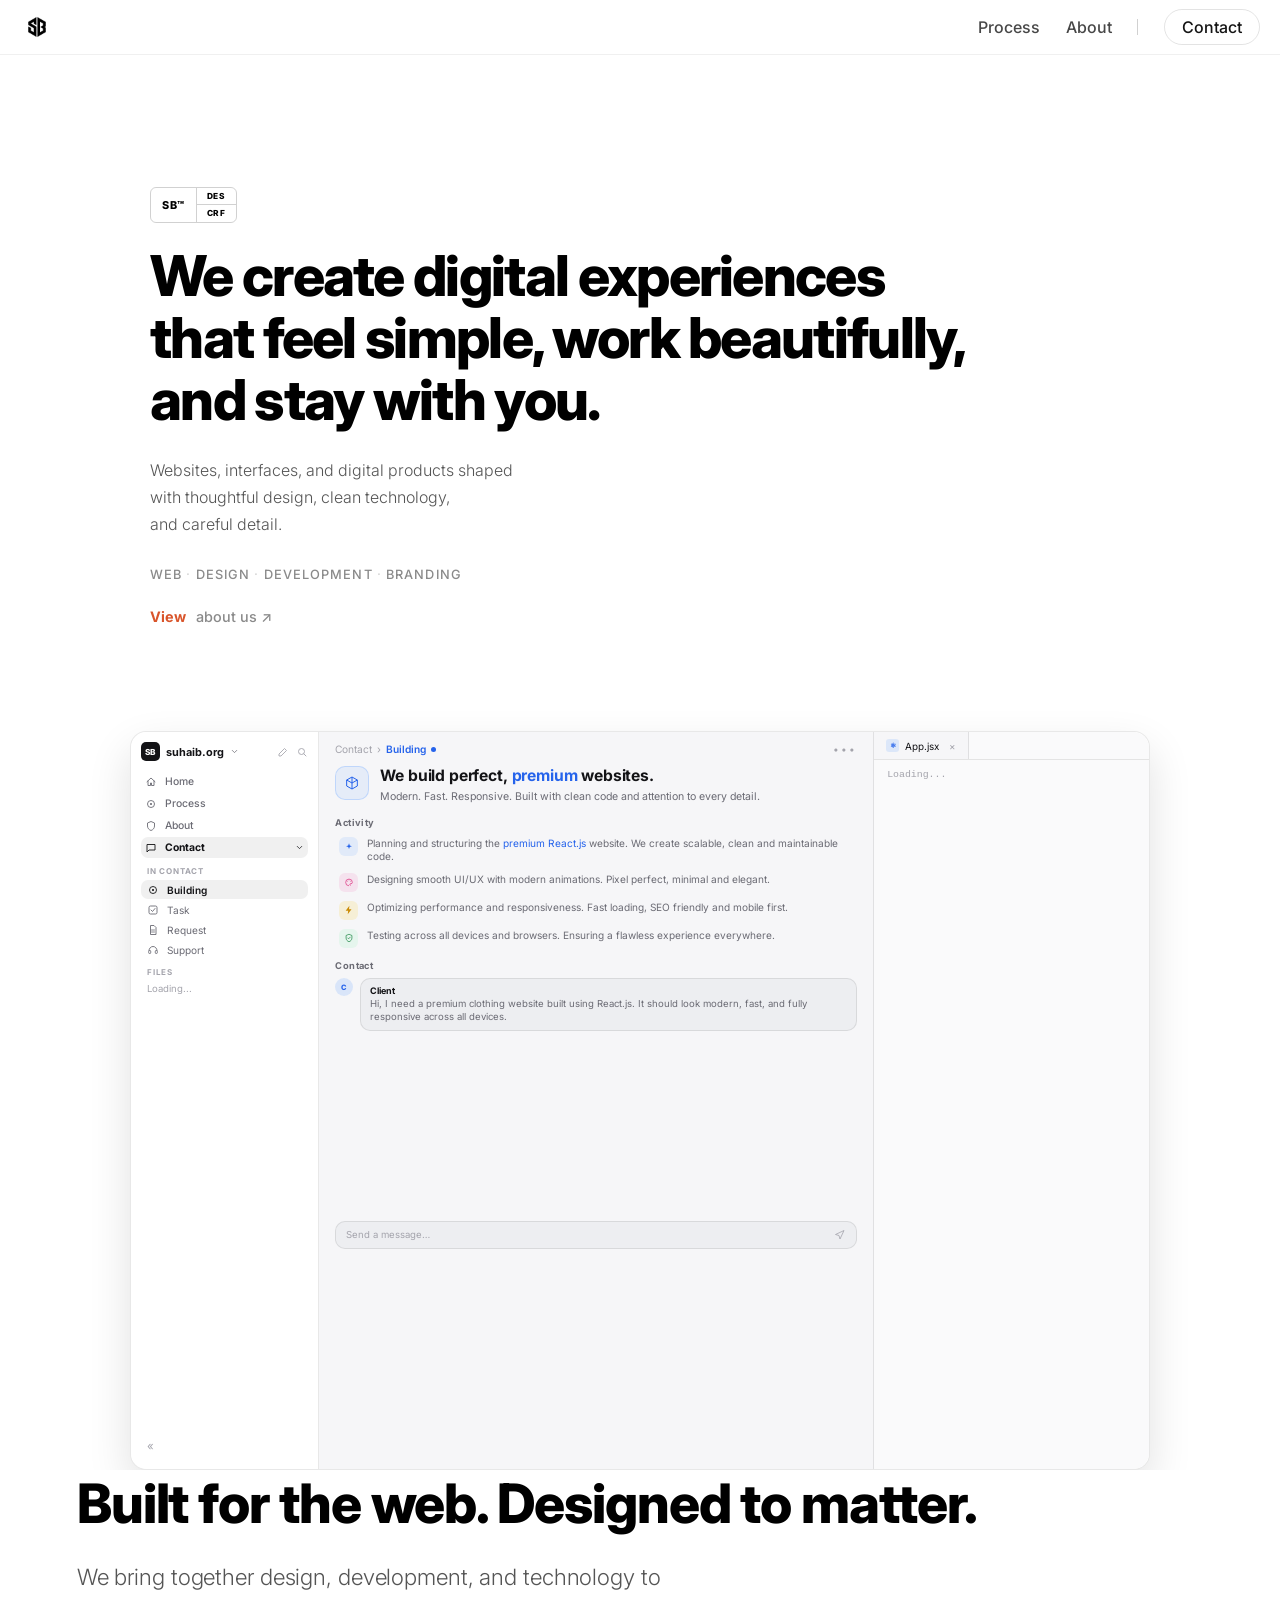
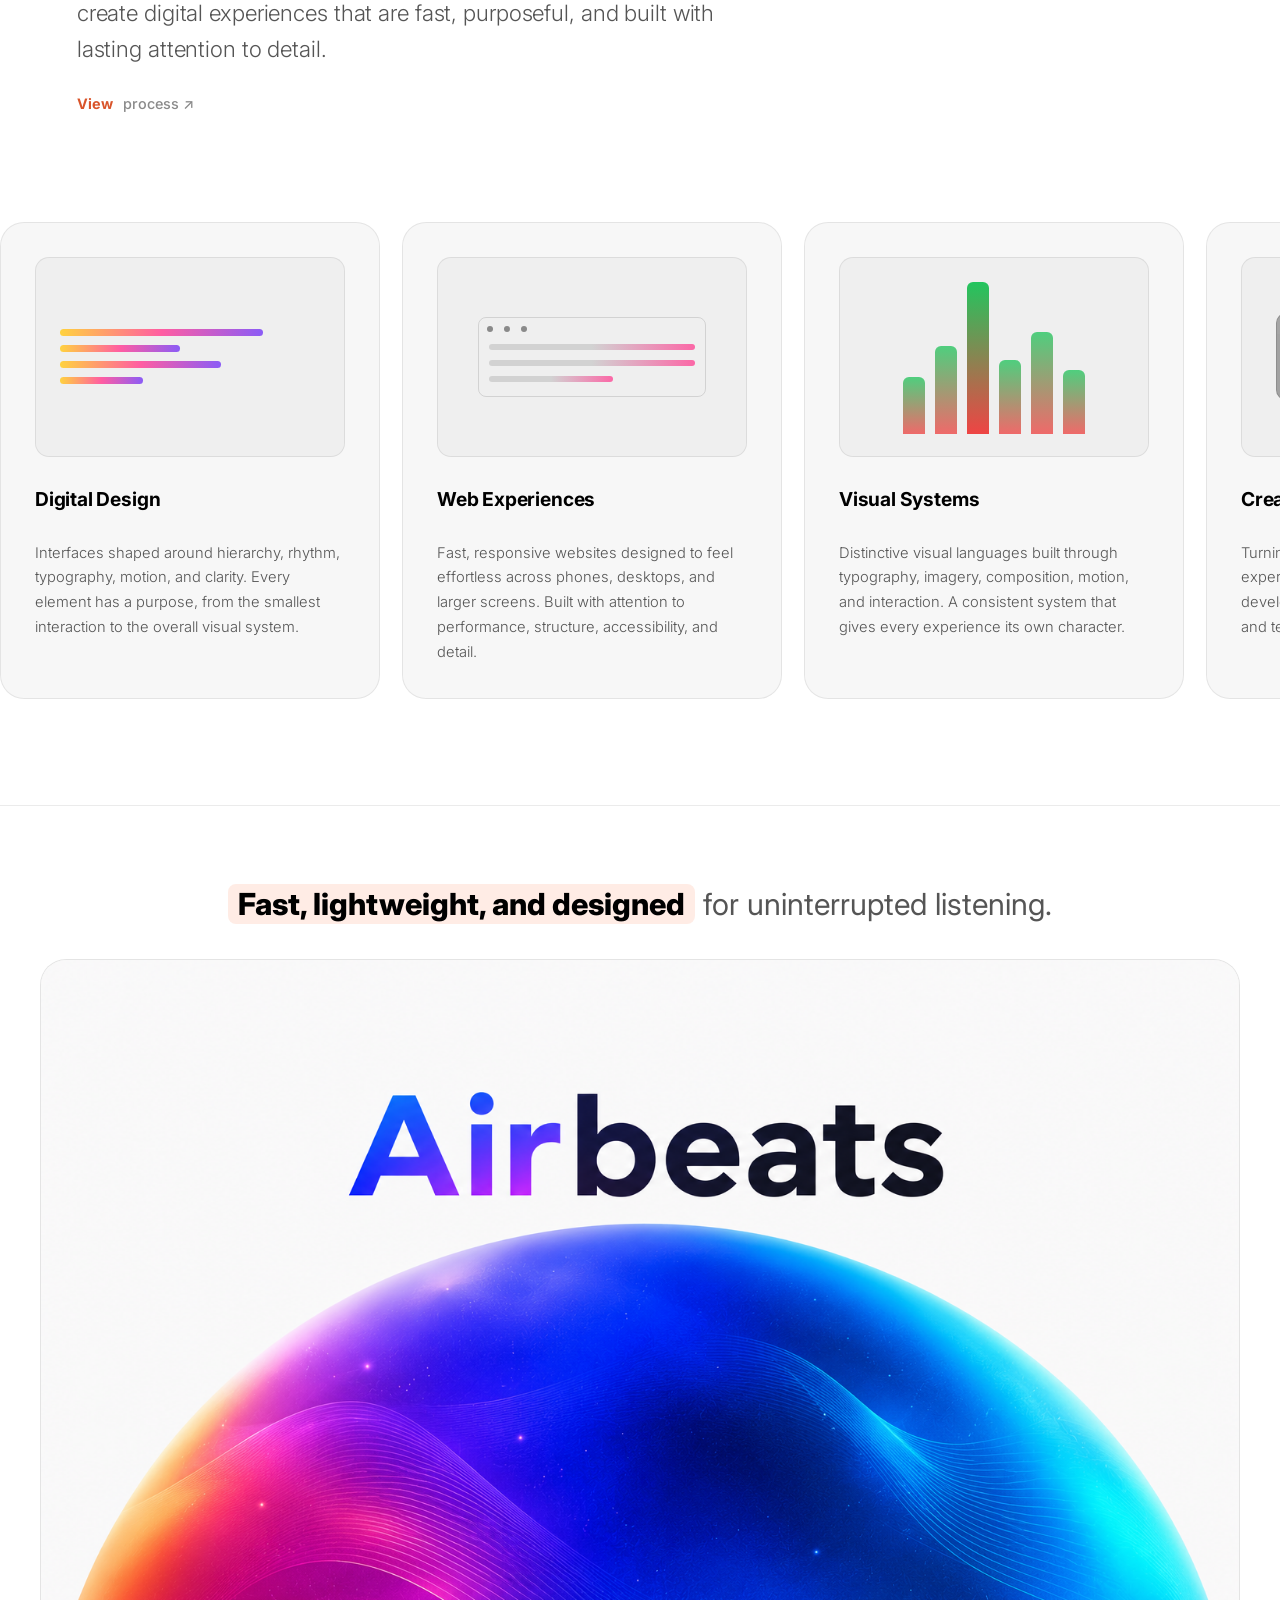
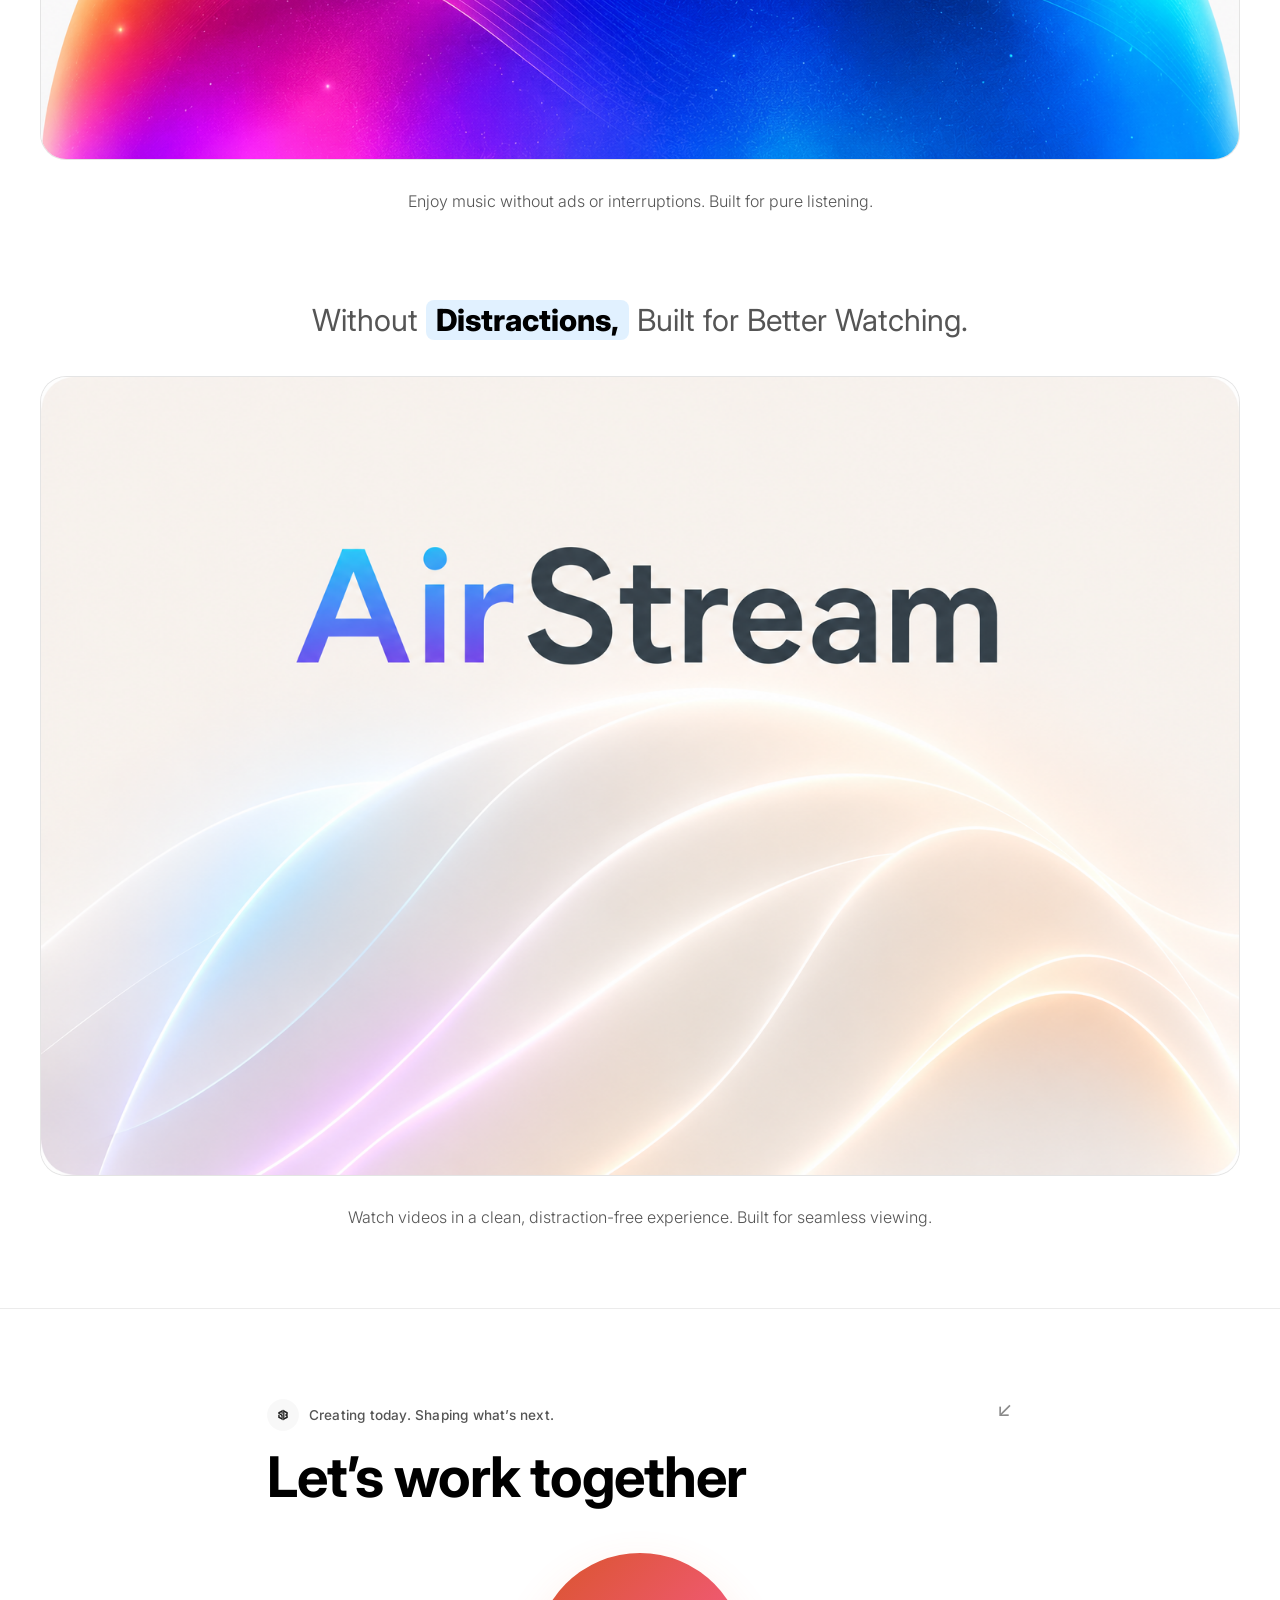
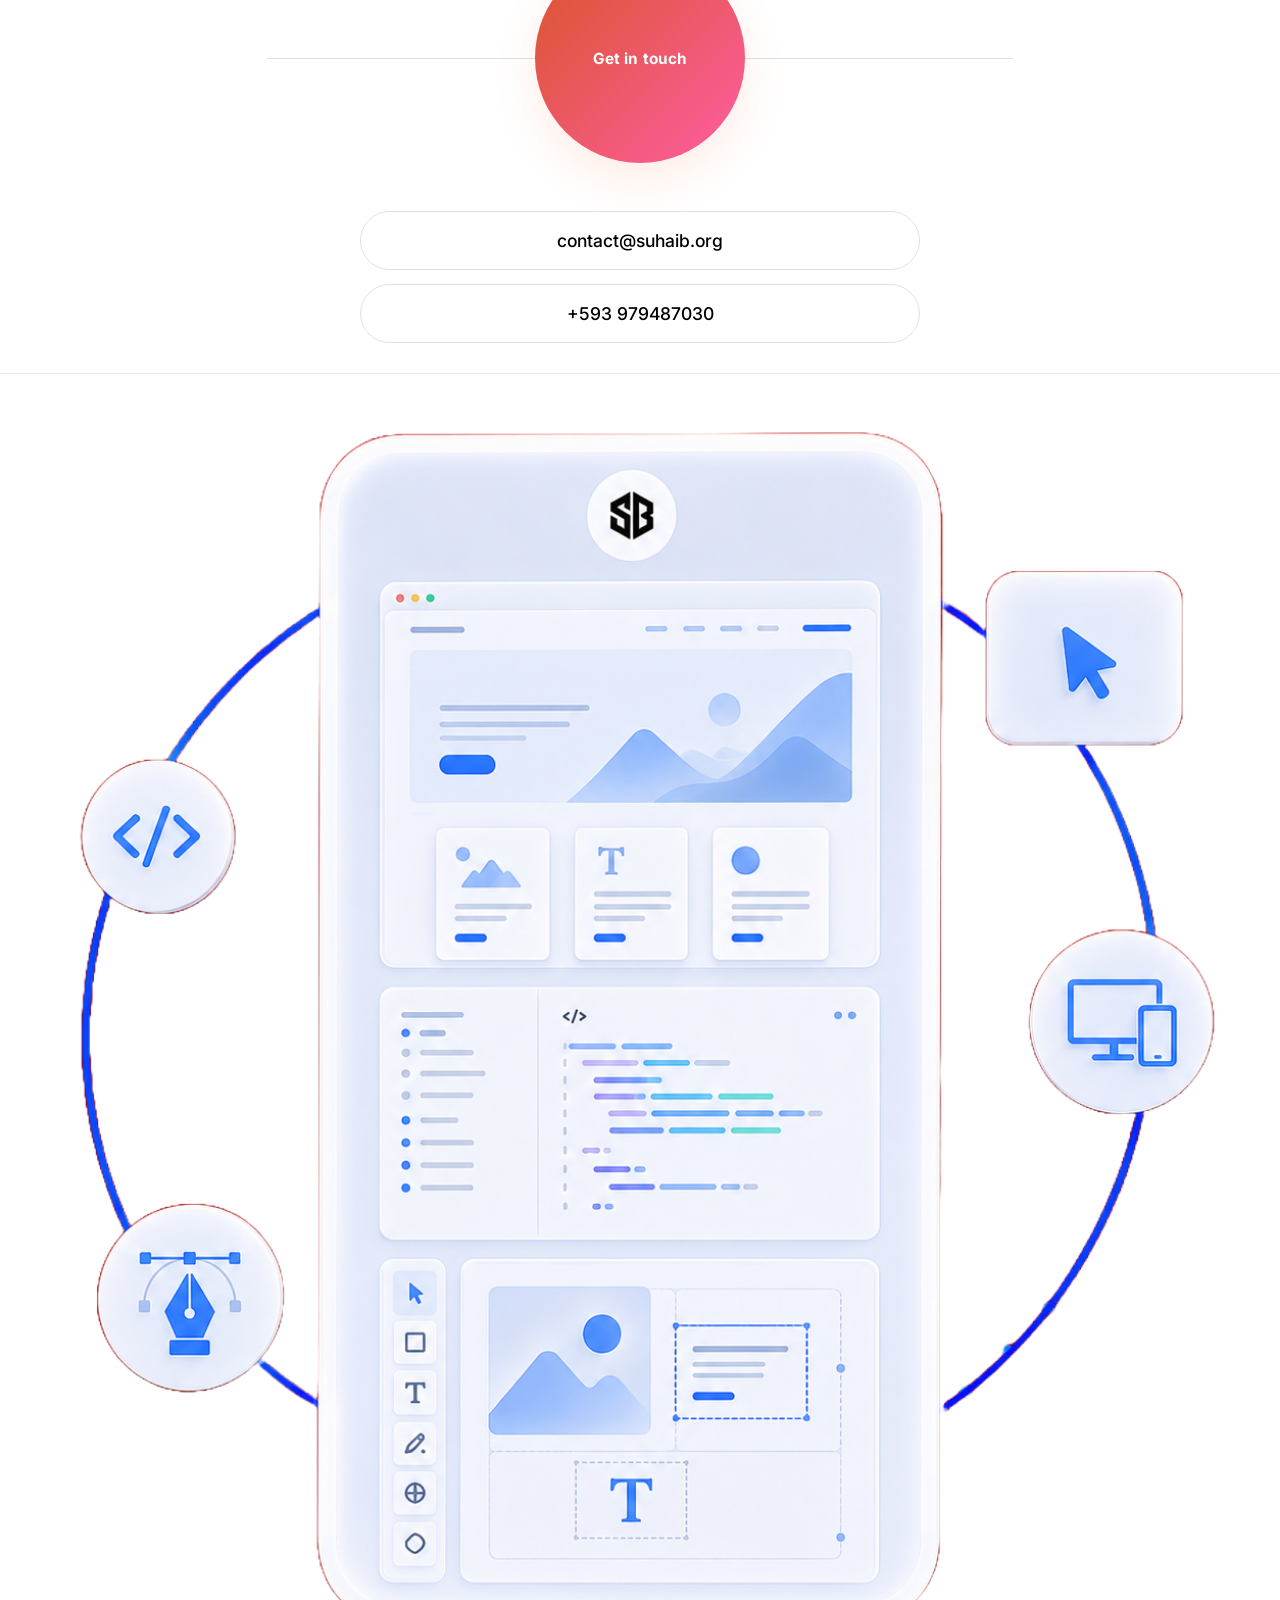
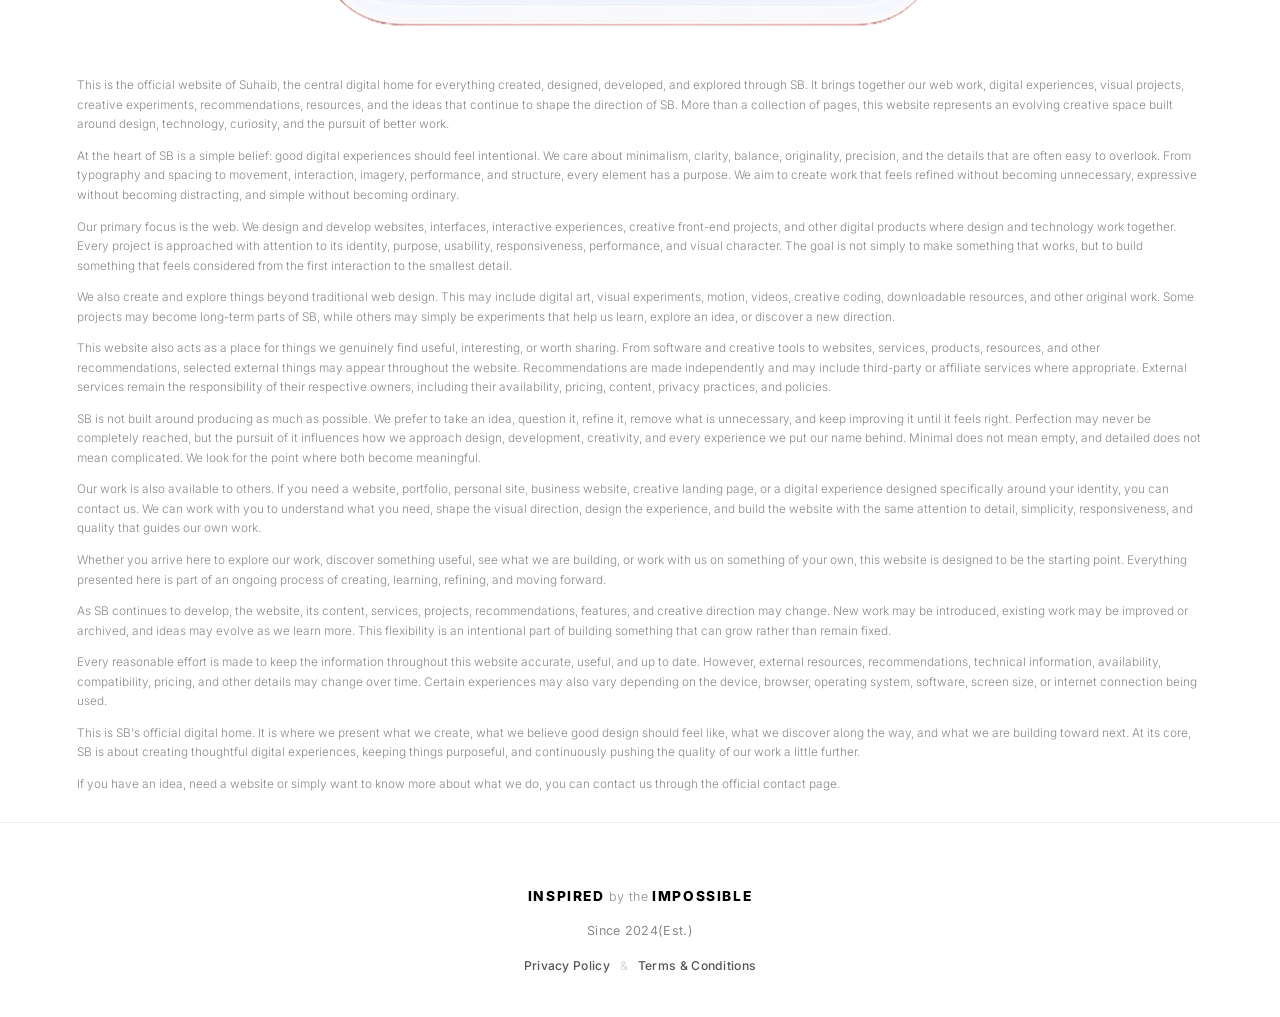
==== commit 11f03b38: "Revise website Updated the website description and legal text for clarity and detail." ====
--- a/index.html
+++ b/index.html
@@ -5,6 +5,11 @@
 <meta name="viewport" content="width=device-width, initial-scale=1, maximum-scale=1, user-scalable=no">
 <title>SuhaiB</title>
 <meta name="color-scheme" content="dark light">
+
+<!-- SB site icon — used for the browser tab, bookmarks, search results, and
+     "add to home screen" on phones. -->
+<link rel="icon" href="assets/images/logo.png" type="image/png">
+<link rel="apple-touch-icon" href="assets/images/logo.png">
 
 <link rel="preload" as="image" href="assets/images/name.png" fetchpriority="high">
 
@@ -365,26 +370,29 @@
 
 <!-- LEGAL TEXT — full width, sits just above the footer. Links removed, plain text only. -->
 <div class="legal-block legal-block-tight">
- 
-<p>This is the official website of SB, created as the central home for web design, digital experiences, creative development, and visual work. It brings together the different areas of creativity and technology that define SB, with a focus on thoughtful design, strong visual direction, intuitive experiences, and carefully developed digital work.</p>
-
-<p>SB is focused on designing and building for the web. This includes website design, interface design, front-end development, interaction, animation, creative technology, and other forms of digital creation. The work combines design and technology to create experiences that are visually distinctive while remaining clear, responsive, functional, and enjoyable to use.</p>
-
-<p>Design is at the centre of everything created through SB. Typography, composition, spacing, movement, colour, imagery, interaction, and structure are considered together rather than as separate elements. The intention is to create digital experiences that feel natural and purposeful, where visual quality and usability support each other instead of competing for attention.</p>
-
-<p>Development is equally important to the way SB works. Websites and digital experiences are built with attention to responsiveness, performance, accessibility, interaction, and technical detail. The aim is to make technology feel natural within the experience, allowing the design to remain clear while the underlying systems provide the functionality required to make everything work smoothly.</p>
-
-<p>SB also explores digital art, visual design, motion, creative coding, photography, music, wallpapers, videos, and other forms of digital creativity. These areas provide additional ways to explore ideas, visual language, technology, and expression while remaining connected to the wider focus on design and digital experiences.</p>
-
-<p>The approach behind SB is based on continuous refinement. Design decisions are questioned, details are adjusted, and ideas are developed through observation, learning, testing, and iteration. Simplicity, clarity, curiosity, precision, and attention to detail remain important throughout this process.</p>
-
-<p>This website may also feature selected recommendations, useful resources, services, tools, and other things that may be valuable or interesting to visitors. Such recommendations are provided independently and may lead to websites or services operated by their respective owners. Their content, availability, pricing, privacy practices, and policies remain under the responsibility of those owners.</p>
-
-<p>Alongside its main focus on design and development, SB may continue to introduce new forms of digital creativity as new ideas and interests develop. The website itself may therefore change over time, with its content, appearance, features, and available experiences being refined as the direction of SB continues to evolve.</p>
-
-<p>Every reasonable effort is made to keep the information presented throughout this website accurate, relevant, and up to date. However, information, external resources, recommendations, technical details, availability, compatibility, and other website content may change over time. The experience of using certain features may also vary depending on the device, browser, operating system, software, screen size, and internet connection being used.</p>
-
-<p>This website serves as the official digital home of SB, providing a place to discover what SB creates, how design and technology come together, and the different forms of digital work associated with the name. It is intended to remain a clear and evolving representation of SB and its continued focus on creating thoughtful, distinctive, and well-crafted experiences for the web.</p>
+<p>This is the official website of Suhaib, the central digital home for everything created, designed, developed, and explored through SB. It brings together our web work, digital experiences, visual projects, creative experiments, recommendations, resources, and the ideas that continue to shape the direction of SB. More than a collection of pages, this website represents an evolving creative space built around design, technology, curiosity, and the pursuit of better work.</p>
+
+<p>At the heart of SB is a simple belief: good digital experiences should feel intentional. We care about minimalism, clarity, balance, originality, precision, and the details that are often easy to overlook. From typography and spacing to movement, interaction, imagery, performance, and structure, every element has a purpose. We aim to create work that feels refined without becoming unnecessary, expressive without becoming distracting, and simple without becoming ordinary.</p>
+
+<p>Our primary focus is the web. We design and develop websites, interfaces, interactive experiences, creative front-end projects, and other digital products where design and technology work together. Every project is approached with attention to its identity, purpose, usability, responsiveness, performance, and visual character. The goal is not simply to make something that works, but to build something that feels considered from the first interaction to the smallest detail.</p>
+
+<p>We also create and explore things beyond traditional web design. This may include digital art, visual experiments, motion, videos, creative coding, downloadable resources, and other original work. Some projects may become long-term parts of SB, while others may simply be experiments that help us learn, explore an idea, or discover a new direction.</p>
+
+<p>This website also acts as a place for things we genuinely find useful, interesting, or worth sharing. From software and creative tools to websites, services, products, resources, and other recommendations, selected external things may appear throughout the website. Recommendations are made independently and may include third-party or affiliate services where appropriate. External services remain the responsibility of their respective owners, including their availability, pricing, content, privacy practices, and policies.</p>
+
+<p>SB is not built around producing as much as possible. We prefer to take an idea, question it, refine it, remove what is unnecessary, and keep improving it until it feels right. Perfection may never be completely reached, but the pursuit of it influences how we approach design, development, creativity, and every experience we put our name behind. Minimal does not mean empty, and detailed does not mean complicated. We look for the point where both become meaningful.</p>
+
+<p>Our work is also available to others. If you need a website, portfolio, personal site, business website, creative landing page, or a digital experience designed specifically around your identity, you can contact us. We can work with you to understand what you need, shape the visual direction, design the experience, and build the website with the same attention to detail, simplicity, responsiveness, and quality that guides our own work.</p>
+
+<p>Whether you arrive here to explore our work, discover something useful, see what we are building, or work with us on something of your own, this website is designed to be the starting point. Everything presented here is part of an ongoing process of creating, learning, refining, and moving forward.</p>
+
+<p>As SB continues to develop, the website, its content, services, projects, recommendations, features, and creative direction may change. New work may be introduced, existing work may be improved or archived, and ideas may evolve as we learn more. This flexibility is an intentional part of building something that can grow rather than remain fixed.</p>
+
+<p>Every reasonable effort is made to keep the information throughout this website accurate, useful, and up to date. However, external resources, recommendations, technical information, availability, compatibility, pricing, and other details may change over time. Certain experiences may also vary depending on the device, browser, operating system, software, screen size, or internet connection being used.</p>
+
+<p>This is SB's official digital home. It is where we present what we create, what we believe good design should feel like, what we discover along the way, and what we are building toward next. At its core, SB is about creating thoughtful digital experiences, keeping things purposeful, and continuously pushing the quality of our work a little further.</p>
+
+<p>If you have an idea, need a website or simply want to know more about what we do, you can contact us through the official contact page.</p>
 </div>
 
 <div class="footer-divider-full"></div>
@@ -393,7 +401,7 @@
 <footer class="site-footer">
 <div class="footer-statement">
 <p class="footer-tagline"><span class="footer-tagline-cap">INSPIRED</span> <span class="footer-tagline-thin">by the</span> <span class="footer-tagline-cap">IMPOSSIBLE</span></p>
-<p class="footer-credit">Since 2024 Est.</p>
+<p class="footer-credit">Since 2024(Est.)</p>
 <div class="footer-legal-row">
 <a href="https://suhaib.org/privacypolicy">Privacy Policy</a>
 <span class="footer-legal-sep">&amp;</span>
